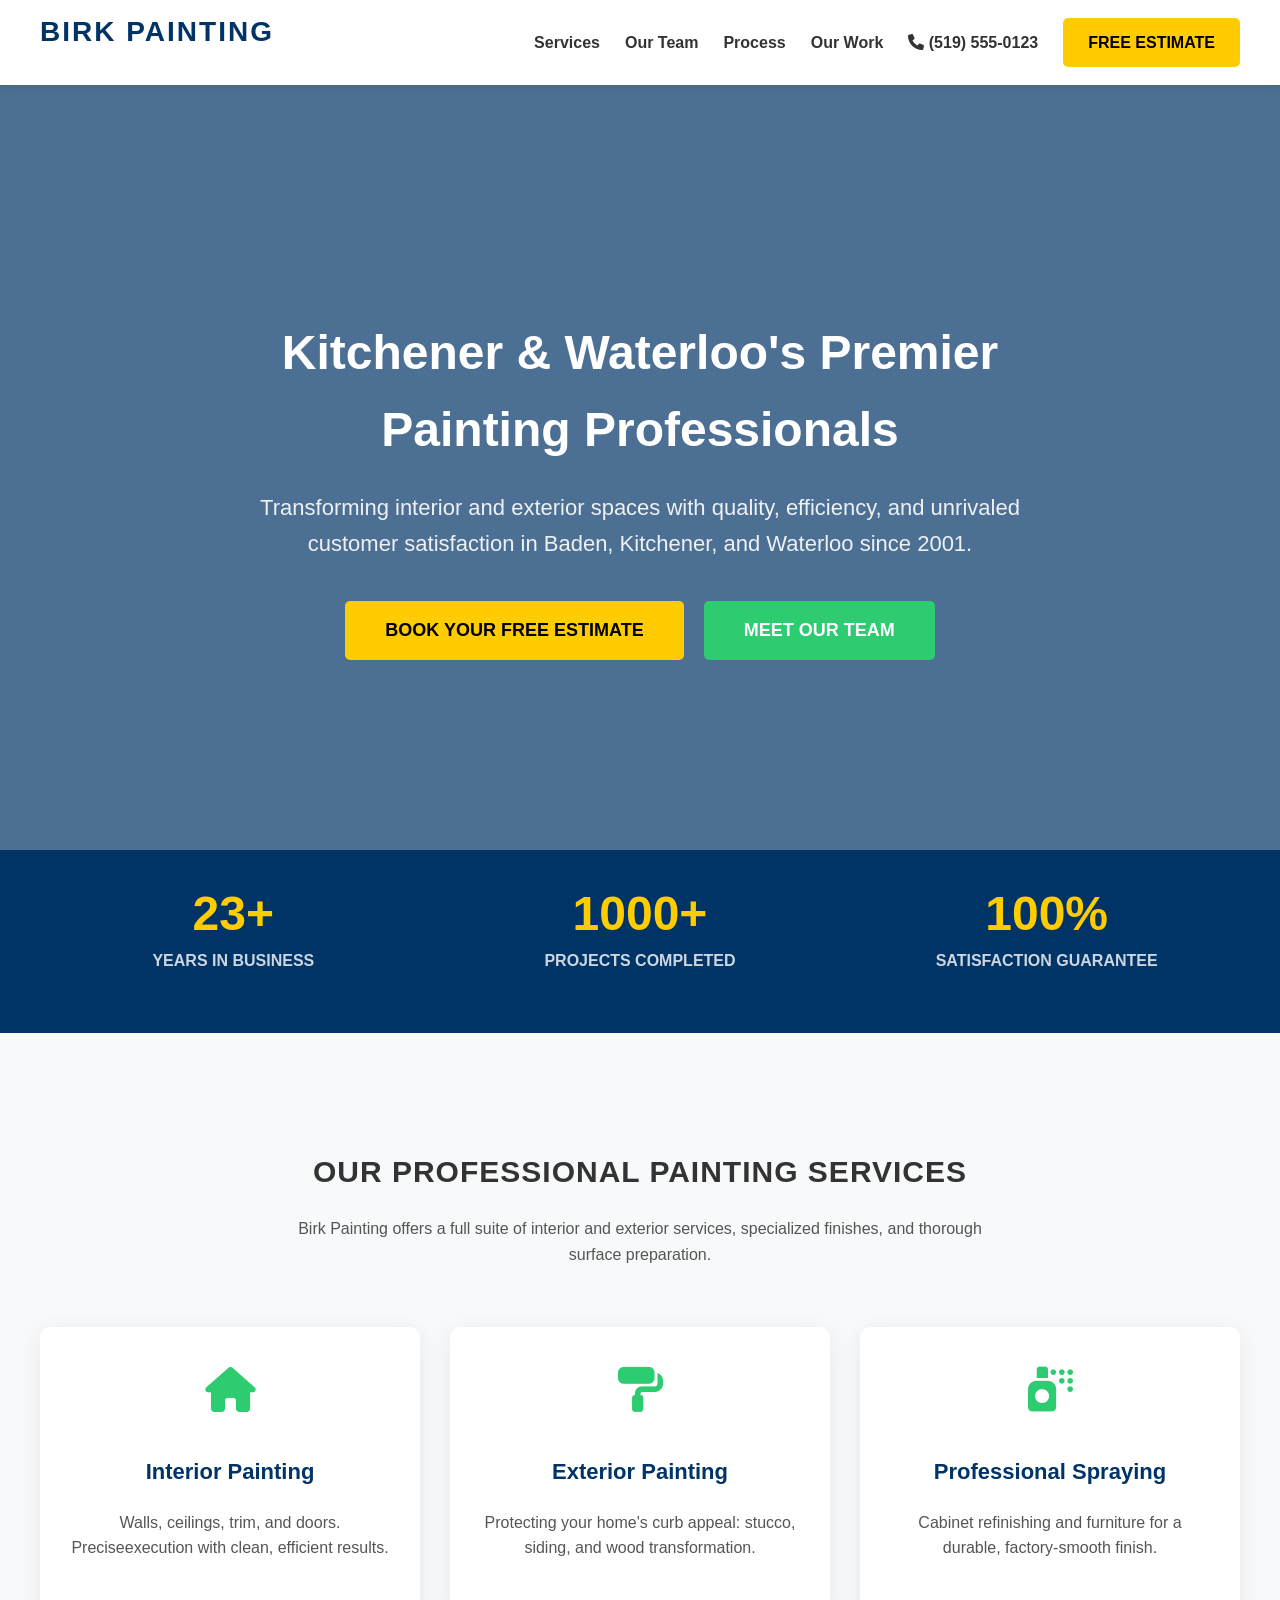
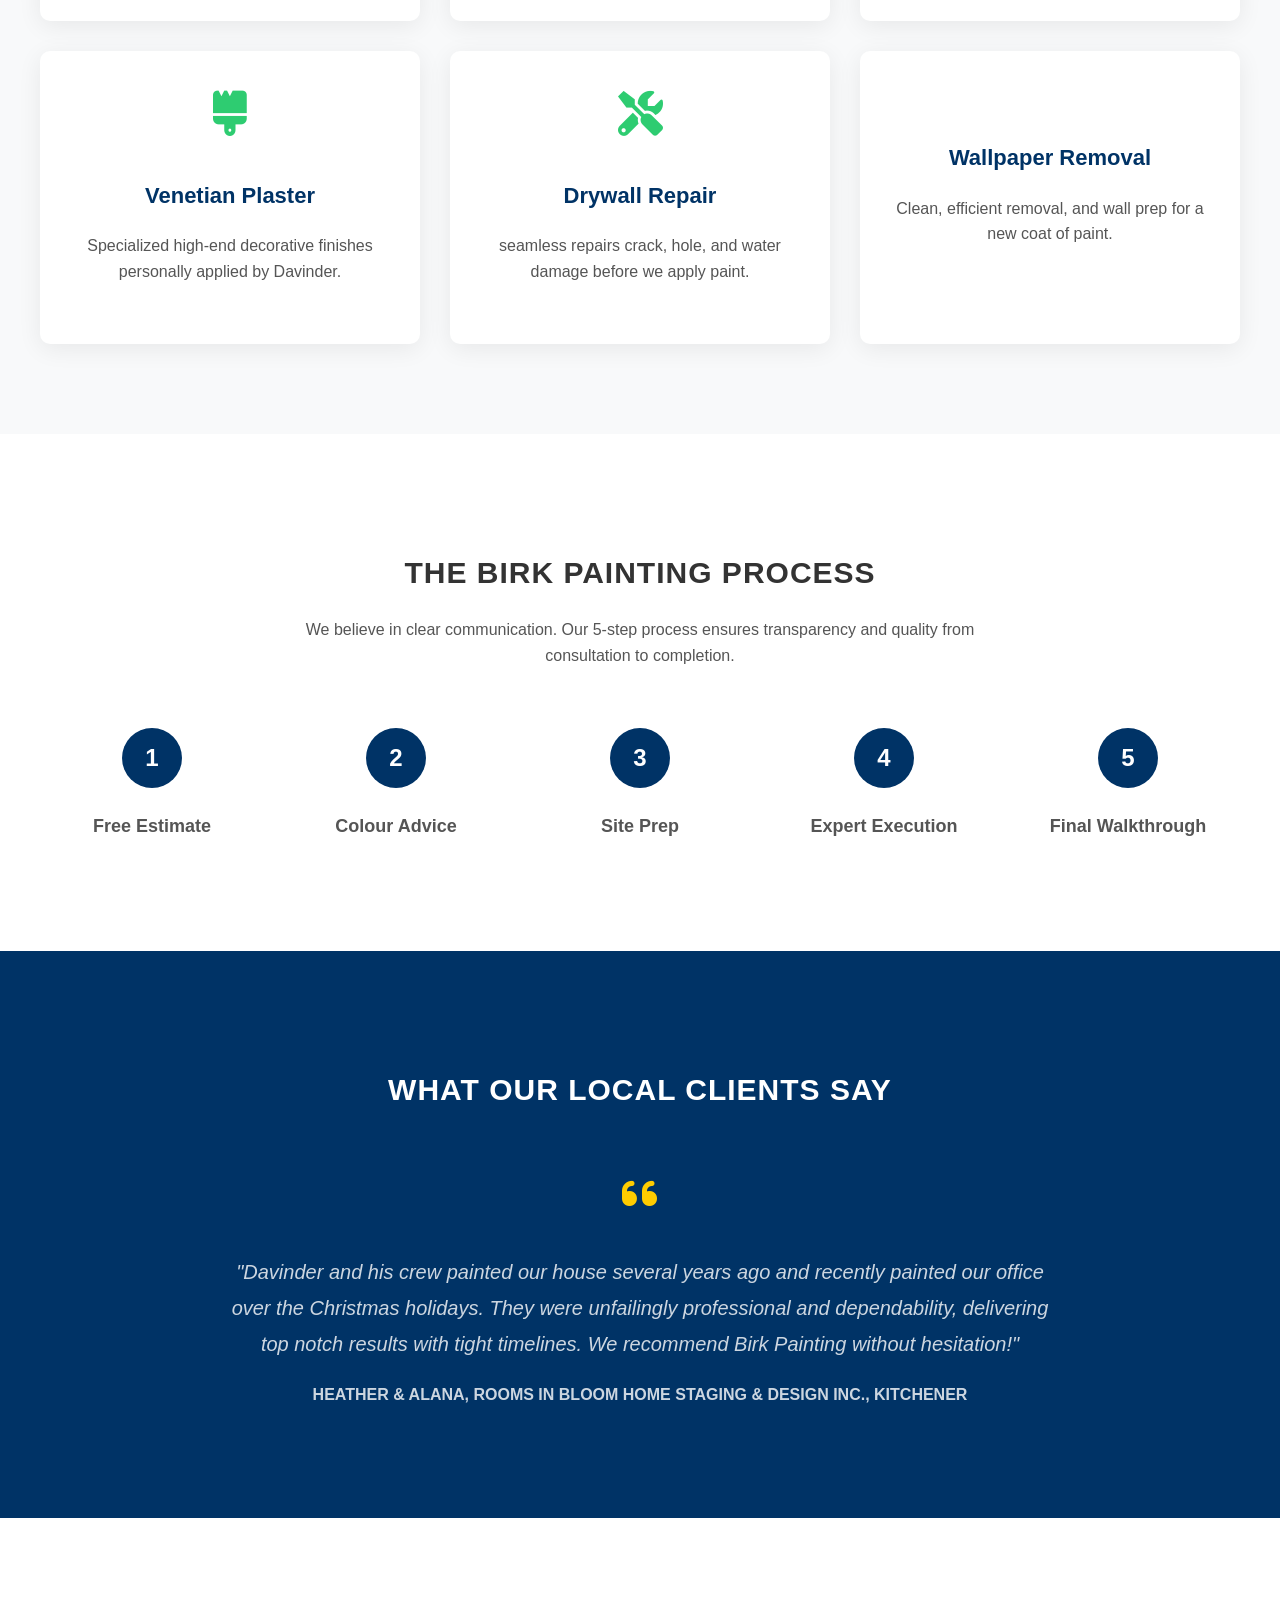
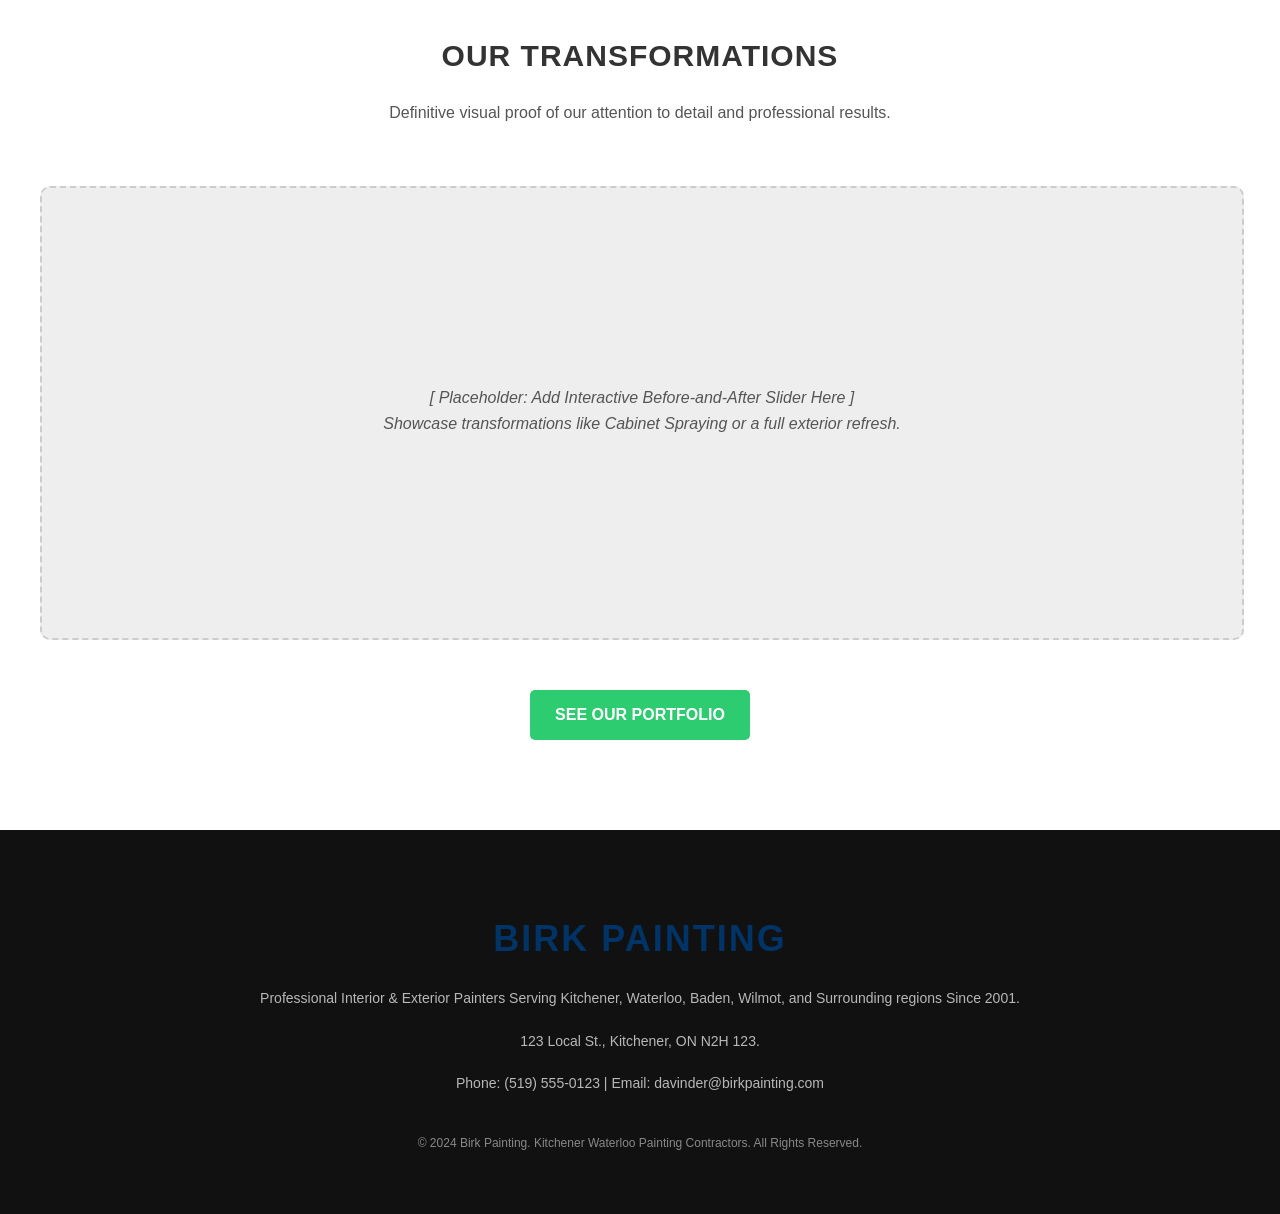
==== index.html @ 7f23526a "code Change for the template" ====
<!DOCTYPE html>
<html lang="en">
<head>
    <meta charset="UTF-8"><!-- Open this file in Google Chrome to preview the professional painting website layout -->

    <meta name="viewport" content="width=device-width, initial-scale=1.0">
    <title>Birk Painting | Professional Kitchener & Waterloo Painters Since 2001</title>
    <link href="https://cdnjs.cloudflare.com/ajax/libs/font-awesome/6.0.0/css/all.min.css" rel="stylesheet">
    <style>
        /* --- BRAND COLOR SCHEME --- */
        :root {
            --primary-blue: #003366;    /* Deep Professional Blue */
            --secondary-gold: #ffcc00;  /* Warm Gold-Yellow for CTAs */
            --text-dark: #333;
            --text-light: #fff;
            --bg-light: #f8f9fa;
        }

        /* --- TYPOGRAPHY & GLOBAL STYLES --- */
        body {
            font-family: 'Open Sans', 'Helvetica Neue', Helvetica, Arial, sans-serif;
            margin: 0;
            line-height: 1.6;
            color: var(--text-dark);
            scroll-behavior: smooth;
        }

        /* Headlines */
        h1, h2, h3, h4, .brand-logo {
            font-family: 'Segoe UI', Roboto, Helvetica, Arial, sans-serif;
            font-weight: 700;
            margin-bottom: 20px;
        }

        h1 { font-size: 48px; color: #fff; } /* Main Headline */
        h2 { font-size: 30px; text-transform: uppercase; letter-spacing: 1px;} /* Section Titles */
        h3 { font-size: 22px; color: var(--primary-blue); } /* Service Cards */
        h4 { font-size: 18px; color: #555;} /* Process Titles */

        /* Body text: Standard for readability, fitting 14-18px range */
        p { font-size: 16px; margin-bottom: 20px; color: #555;}

        /* --- LAYOUT & CONTAINERS --- */
        .container {
            max-width: 1200px;
            margin: 0 auto;
            padding: 0 20px;
        }

        /* --- STICKY HEADER & NAV --- */
        header {
            background: #fff;
            box-shadow: 0 2px 10px rgba(0,0,0,0.1);
            position: sticky;
            top: 0;
            z-index: 1000;
        }

        .header-wrap {
            display: flex;
            justify-content: space-between;
            align-items: center;
            padding: 10px 0;
        }

        .brand-logo {
            font-size: 28px;
            color: var(--primary-blue);
            text-transform: uppercase;
            text-decoration: none;
            letter-spacing: 2px;
        }

        .nav-links {
            display: flex;
            gap: 25px;
            align-items: center;
        }

        .nav-links a {
            text-decoration: none;
            color: var(--text-dark);
            font-weight: 600;
            transition: color 0.3s;
        }

        .nav-links a:hover { color: var(--primary-blue); }

        /* Dropdown Support */
        .dropdown { position: relative; }
        .dropdown-content {
            display: none;
            position: absolute;
            background-color: #f9f9f9;
            min-width: 180px;
            box-shadow: 0px 8px 16px 0px rgba(0,0,0,0.2);
            z-index: 1;
            border-radius: 5px;
        }
        .dropdown:hover .dropdown-content { display: block; }
        .dropdown-content a {
            color: var(--text-dark);
            padding: 12px 16px;
            text-decoration: none;
            display: block;
            text-align: left;
            border-bottom: 1px solid #ddd;
        }
        .dropdown-content a:last-child { border-bottom: none; }
        .dropdown-content a:hover { background-color: #f1f1f1; color: var(--primary-blue); }

        /* --- CALL-TO-ACTION (CTA) BUTTONS --- */
        .btn {
            display: inline-block;
            text-decoration: none;
            text-transform: uppercase;
            font-weight: 700;
            border-radius: 5px;
            transition: all 0.3s ease;
            cursor: pointer;
        }

        /* Golden CTA Button */
        .btn-gold {
            background: var(--secondary-gold);
            color: #000 !important;
            padding: 12px 25px;
        }

        .btn-gold:hover { background: #e6b800; transform: translateY(-2px);}

        /* Accent Green Button (e.g., for 'About Us' or 'Meet the Team') */
        .btn-green {
            background: #2ecc71;
            color: #fff !important;
            padding: 12px 25px;
        }

        .btn-green:hover { background: #27ae60; transform: translateY(-2px);}

        /* --- HERO SECTION --- */
        .hero {
            /* Updated to use a high-quality relevant painting image (unsplash stock) */
            background: linear-gradient(rgba(0,51,102,0.7), rgba(0,51,102,0.7)), 
                        url('https://images.unsplash.com/photo-1599616198642-e1378887e472?auto=format&fit=crop&q=80&w=2000');
            background-size: cover;
            background-position: center;
            height: 85vh;
            display: flex;
            align-items: center;
            justify-content: center;
            text-align: center;
            color: #fff;
        }

        .hero-content { max-width: 800px; padding: 0 20px;}
        .hero-content h1 { color: #fff;}
        .hero-content p { color: rgba(255,255,255,0.9); font-size: 22px; margin-bottom: 40px;}

        /* --- PROOF / STATS BAR --- */
        .trust-bar {
            background: var(--primary-blue);
            color: #fff;
            padding: 40px 0;
            text-align: center;
        }

        .stats-grid {
            display: grid;
            grid-template-columns: repeat(auto-fit, minmax(200px, 1fr));
            gap: 20px;
        }

        .stat-item h3 { font-size: 48px; color: var(--secondary-gold); margin: 0; line-height: 1;}
        .stat-item p { color: rgba(255,255,255,0.8); text-transform: uppercase; font-weight: 700; margin-top: 10px;}

        /* --- SERVICES SECTION (VISUAL CARDS) --- */
        .services { padding: 90px 0; background: var(--bg-light); }
        .section-header { text-align: center; margin-bottom: 60px; max-width: 700px; margin-left: auto; margin-right: auto;}

        .service-grid {
            display: grid;
            grid-template-columns: repeat(auto-fit, minmax(300px, 1fr));
            gap: 30px;
        }

        .service-card {
            background: #fff;
            border-radius: 10px;
            overflow: hidden;
            box-shadow: 0 5px 25px rgba(0,0,0,0.07);
            transition: all 0.3s ease;
            text-align: center;
        }
        .service-card:hover { transform: translateY(-10px); box-shadow: 0 10px 40px rgba(0,0,0,0.12); }

        .service-card i {
            font-size: 45px;
            color: #2ecc71; /* Energetic accent green for icons */
            margin: 40px 0 20px;
        }

        .card-content { padding: 0 30px 40px; }

        /* --- THE BIRK PROCESS (5-STEP JOURNEY) --- */
        .process { padding: 90px 0; }
        .process-grid {
            display: grid;
            grid-template-columns: repeat(auto-fit, minmax(200px, 1fr));
            gap: 20px;
            margin-top: 50px;
        }
        .process-item { text-align: center; }
        .process-number {
            background: var(--primary-blue);
            color: #fff;
            font-size: 24px;
            font-weight: 700;
            border-radius: 50%;
            height: 60px;
            width: 60px;
            display: flex;
            align-items: center;
            justify-content: center;
            margin: 0 auto 20px;
        }

        /* --- TESTIMONIALS (Updated Authors from original site copy) --- */
        .testimonials { background: var(--primary-blue); color: #fff; padding: 90px 0; text-align: center;}
        .testimonials h2 { color: #fff;}
        .testimonials p { color: rgba(255,255,255,0.8); }

        .quote-slider { max-width: 850px; margin: 0 auto; }
        .quote-text { font-size: 20px; font-style: italic; color: #fff; line-height: 1.8;}
        .quote-author { font-weight: 700; text-transform: uppercase; color: var(--secondary-gold); }

        /* --- PORTFOLIO PROOF / SLIDER PLACEHOLDER --- */
        .portfolio-proof { padding: 90px 0;}
        .proof-wrap { text-align: center;}
        
        /* Placeholder styling for a before-and-after slider */
        .ba-slider-placeholder {
            background: #eee;
            border-radius: 10px;
            height: 450px;
            width: 100%;
            display: flex;
            align-items: center;
            justify-content: center;
            color: #888;
            font-style: italic;
            border: 2px dashed #ccc;
            margin-top: 40px;
        }

        /* --- FOOTER --- */
        footer {
            background: #111;
            color: rgba(255,255,255,0.7);
            padding: 80px 0 40px;
            text-align: center;
        }
        footer p { color: rgba(255,255,255,0.7); font-size: 14px;}
        .footer-logo { font-size: 36px; color: var(--primary-blue); margin-bottom: 20px;}

        /* --- RESPONSIVE ADJUSTMENTS --- */
        @media (max-width: 768px) {
            h1 { font-size: 36px; }
            .nav-links { display: none; } /* Hide regular nav for mobile */
            .hero { height: 75vh; }
            .service-grid { grid-template-columns: 1fr; }
        }
    </style>
</head>
<body>

    <header>
        <div class="container header-wrap">
            <a href="#" class="brand-logo">Birk Painting</a>
            <nav class="nav-links">
                <div class="dropdown">
                    <a href="#services">Services</a>
                    <div class="dropdown-content">
                        <a href="#interior">Interior Painting</a>
                        <a href="#exterior">Exterior Painting</a>
                        <a href="#cabinet">Cabinet Spraying</a>
                        <a href="#specialty">Specialty Finishes</a>
                    </div>
                </div>
                <a href="#about">Our Team</a>
                <a href="#process">Process</a>
                <a href="#proof">Our Work</a>
                <a href="tel:5195550123"><i class="fas fa-phone"></i> (519) 555-0123</a>
                <a href="#contact" class="btn btn-gold">Free Estimate</a>
            </nav>
        </div>
    </header>

    <section class="hero">
        <div class="hero-content">
            <h1>Kitchener & Waterloo's Premier Painting Professionals</h1>
            <p>Transforming interior and exterior spaces with quality, efficiency, and unrivaled customer satisfaction in Baden, Kitchener, and Waterloo since 2001.</p>
            <div style="display: flex; gap: 20px; justify-content: center;">
                <a href="#contact" class="btn btn-gold" style="font-size: 18px; padding: 15px 40px;">Book Your Free Estimate</a>
                <a href="#proof" class="btn btn-green" style="font-size: 18px; padding: 15px 40px;">Meet Our Team</a>
            </div>
        </div>
    </section>

    <section class="trust-bar">
        <div class="container stats-grid">
            <div class="stat-item">
                <h3>23+</h3>
                <p>Years in Business</p>
            </div>
            <div class="stat-item">
                <h3>1000+</h3>
                <p>Projects Completed</p>
            </div>
            <div class="stat-item">
                <h3>100%</h3>
                <p>Satisfaction Guarantee</p>
            </div>
        </div>
    </section>

    <section id="services" class="services">
        <div class="container">
            <div class="section-header">
                <h2>Our Professional Painting Services</h2>
                <p>Birk Painting offers a full suite of interior and exterior services, specialized finishes, and thorough surface preparation.</p>
            </div>
            <div class="service-grid">
                <div id="interior" class="service-card">
                    <i class="fas fa-home"></i>
                    <div class="card-content">
                        <h3>Interior Painting</h3>
                        <p>Walls, ceilings, trim, and doors. Preciseexecution with clean, efficient results.</p>
                    </div>
                </div>
                <div id="exterior" class="service-card">
                    <i class="fas fa-paint-roller"></i>
                    <div class="card-content">
                        <h3>Exterior Painting</h3>
                        <p>Protecting your home's curb appeal: stucco, siding, and wood transformation.</p>
                    </div>
                </div>
                <div id="cabinet" class="service-card">
                    <i class="fas fa-spray-can"></i>
                    <div class="card-content">
                        <h3>Professional Spraying</h3>
                        <p>Cabinet refinishing and furniture for a durable, factory-smooth finish.</p>
                    </div>
                </div>
                <div id="specialty" class="service-card">
                    <i class="fas fa-brush"></i> <div class="card-content">
                        <h3>Venetian Plaster</h3>
                        <p>Specialized high-end decorative finishes personally applied by Davinder.</p>
                    </div>
                </div>
                <div class="service-card">
                    <i class="fas fa-tools"></i>
                    <div class="card-content">
                        <h3>Drywall Repair</h3>
                        <p>seamless repairs crack, hole, and water damage before we apply paint.</p>
                    </div>
                </div>
                <div class="service-card">
                    <i class="fas fa-scythe"></i>
                    <div class="card-content">
                        <h3>Wallpaper Removal</h3>
                        <p>Clean, efficient removal, and wall prep for a new coat of paint.</p>
                    </div>
                </div>
            </div>
        </div>
    </section>

    <section id="process" class="process">
        <div class="container">
            <div class="section-header">
                <h2>The Birk Painting Process</h2>
                <p>We believe in clear communication. Our 5-step process ensures transparency and quality from consultation to completion.</p>
            </div>
            <div class="process-grid">
                <div class="process-item"><div class="process-number">1</div><h4>Free Estimate</h4></div>
                <div class="process-item"><div class="process-number">2</div><h4>Colour Advice</h4></div>
                <div class="process-item"><div class="process-number">3</div><h4>Site Prep</h4></div>
                <div class="process-item"><div class="process-number">4</div><h4>Expert Execution</h4></div>
                <div class="process-item"><div class="process-number">5</div><h4>Final Walkthrough</h4></div>
            </div>
        </div>
    </section>

    <section class="testimonials">
        <div class="container">
            <div class="section-header">
                <h2>What Our Local Clients Say</h2>
            </div>
            <div class="quote-slider">
                <i class="fas fa-quote-left" style="font-size: 40px; color: var(--secondary-gold); margin-bottom: 20px;"></i>
                <p class="quote-text">"Davinder and his crew painted our house several years ago and recently painted our office over the Christmas holidays. They were unfailingly professional and dependability, delivering top notch results with tight timelines. We recommend Birk Painting without hesitation!"</p>
                <p class="quote-author">Heather & Alana, Rooms in Bloom Home Staging & Design Inc., Kitchener</p>
            </div>
        </div>
    </section>

    <section id="proof" class="portfolio-proof">
        <div class="container proof-wrap">
            <div class="section-header">
                <h2>Our Transformations</h2>
                <p>Definitive visual proof of our attention to detail and professional results.</p>
            </div>
            <div class="ba-slider-placeholder">
                <p>[ Placeholder: Add Interactive Before-and-After Slider Here ]<br>
                   Showcase transformations like Cabinet Spraying or a full exterior refresh.</p>
            </div>
            <a href="#contact" class="btn btn-green" style="margin-top: 50px;">See Our Portfolio</a>
        </div>
    </section>

    <footer>
        <div class="container">
            <div class="brand-logo footer-logo">Birk Painting</div>
            <p>Professional Interior & Exterior Painters Serving Kitchener, Waterloo, Baden, Wilmot, and Surrounding regions Since 2001.</p>
            <p>123 Local St., Kitchener, ON N2H 123.</p>
            <p>Phone: (519) 555-0123 | Email: davinder@birkpainting.com</p>
            <p style="margin-top: 40px; font-size: 12px; color: rgba(255,255,255,0.5);">© 2024 Birk Painting. Kitchener Waterloo Painting Contractors. All Rights Reserved.</p>
        </div>
    </footer>

</body>
</html>
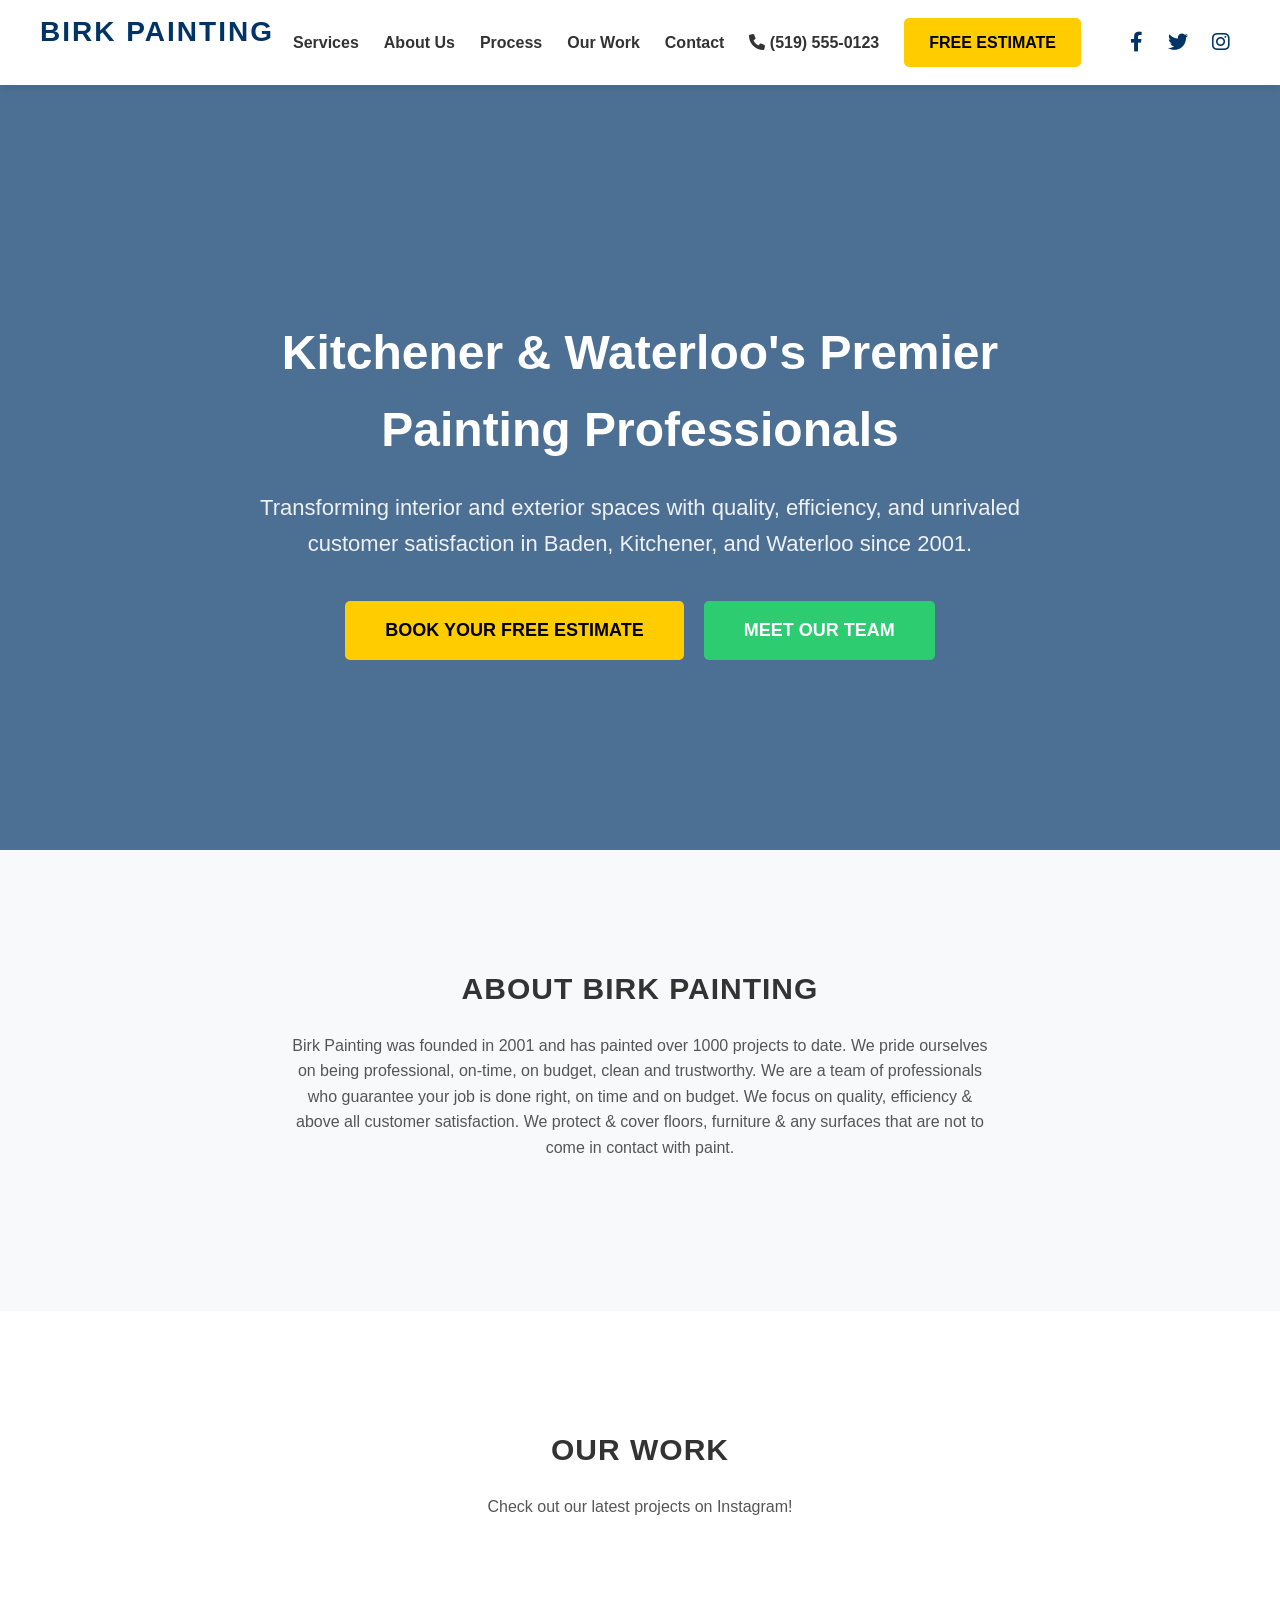
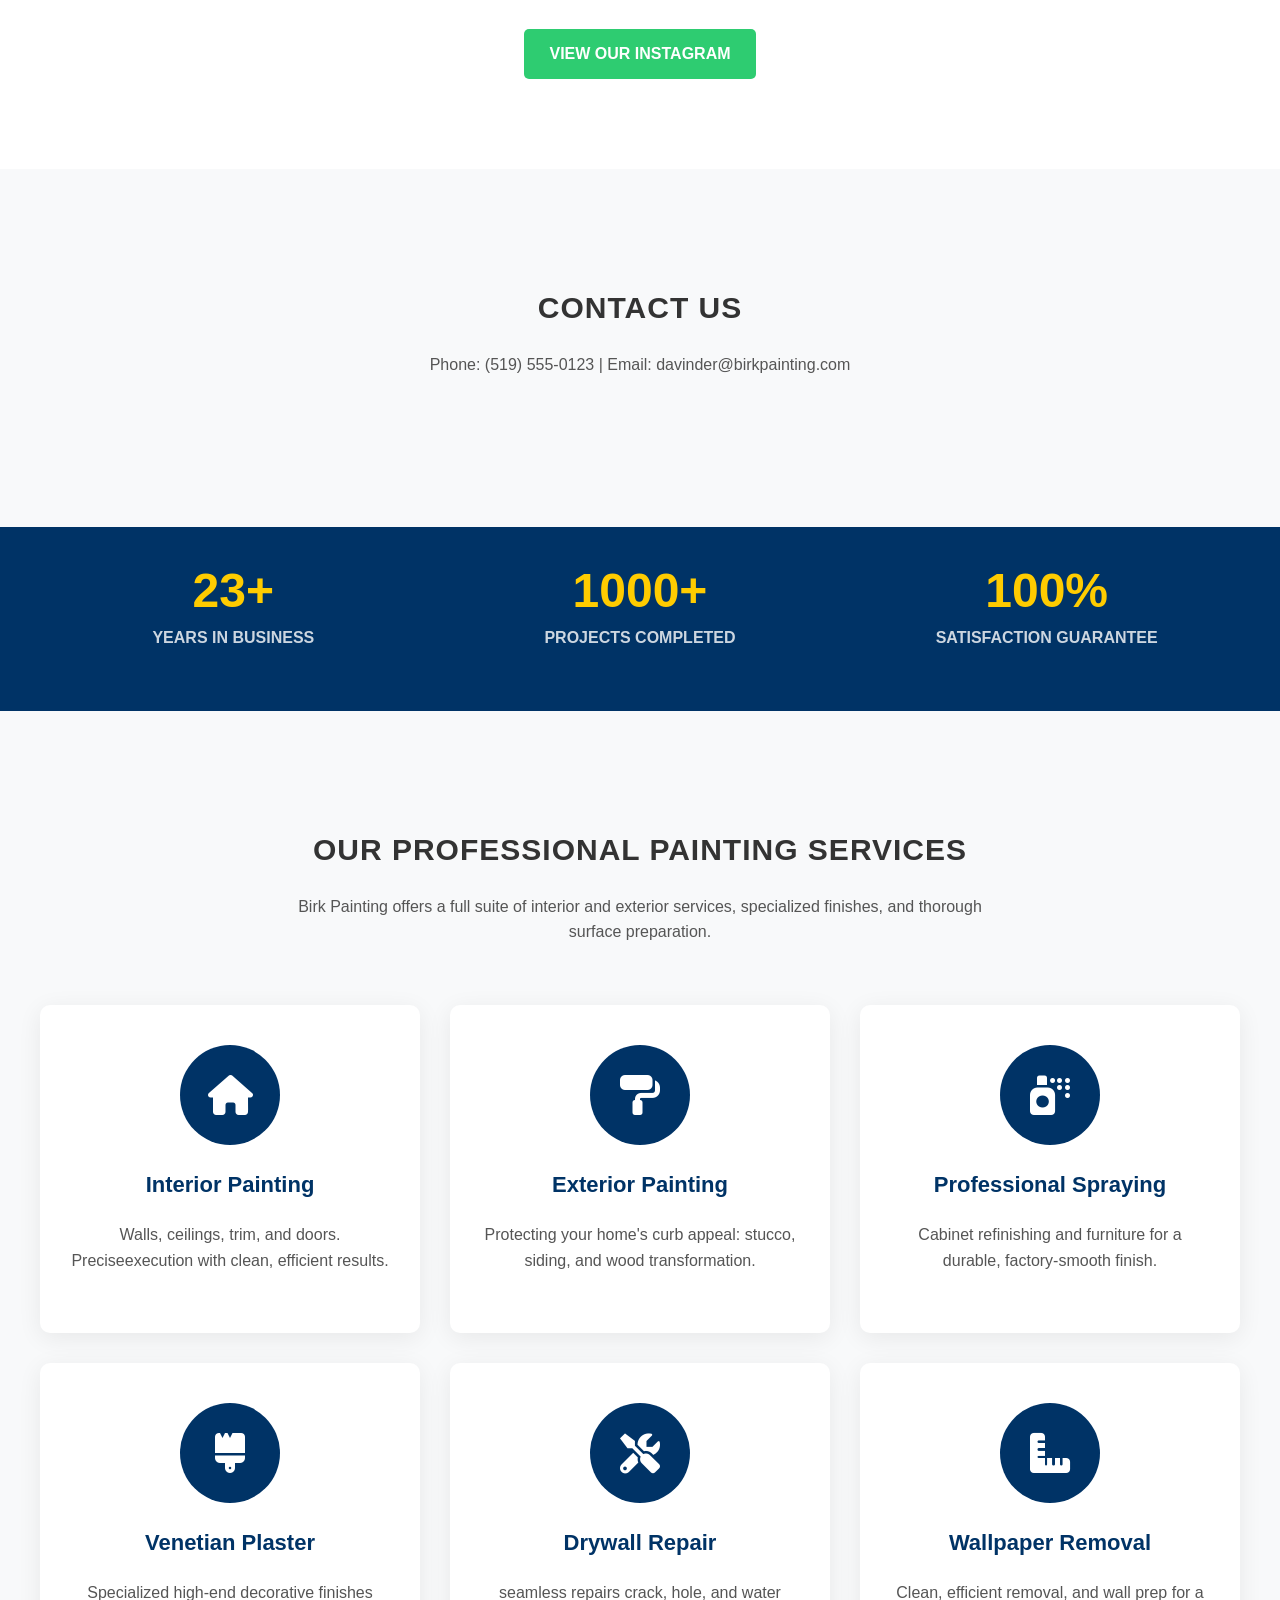
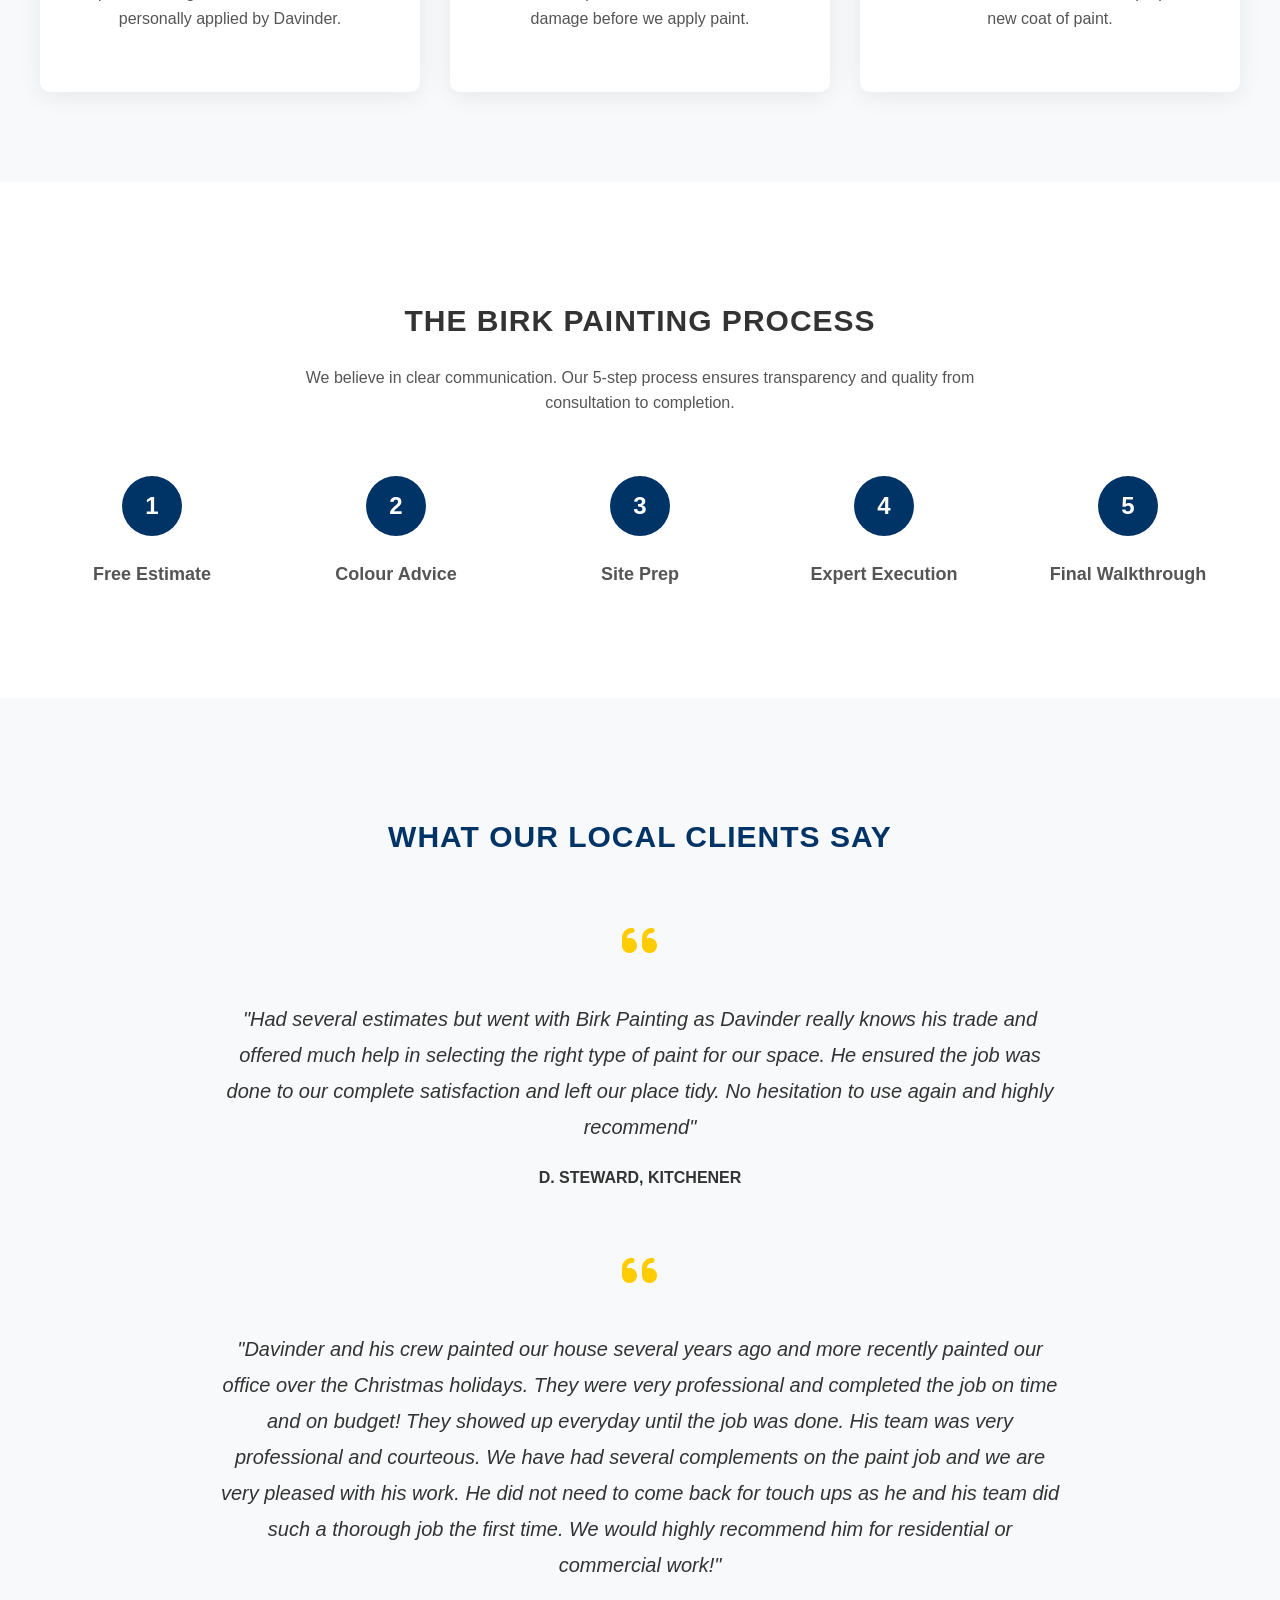
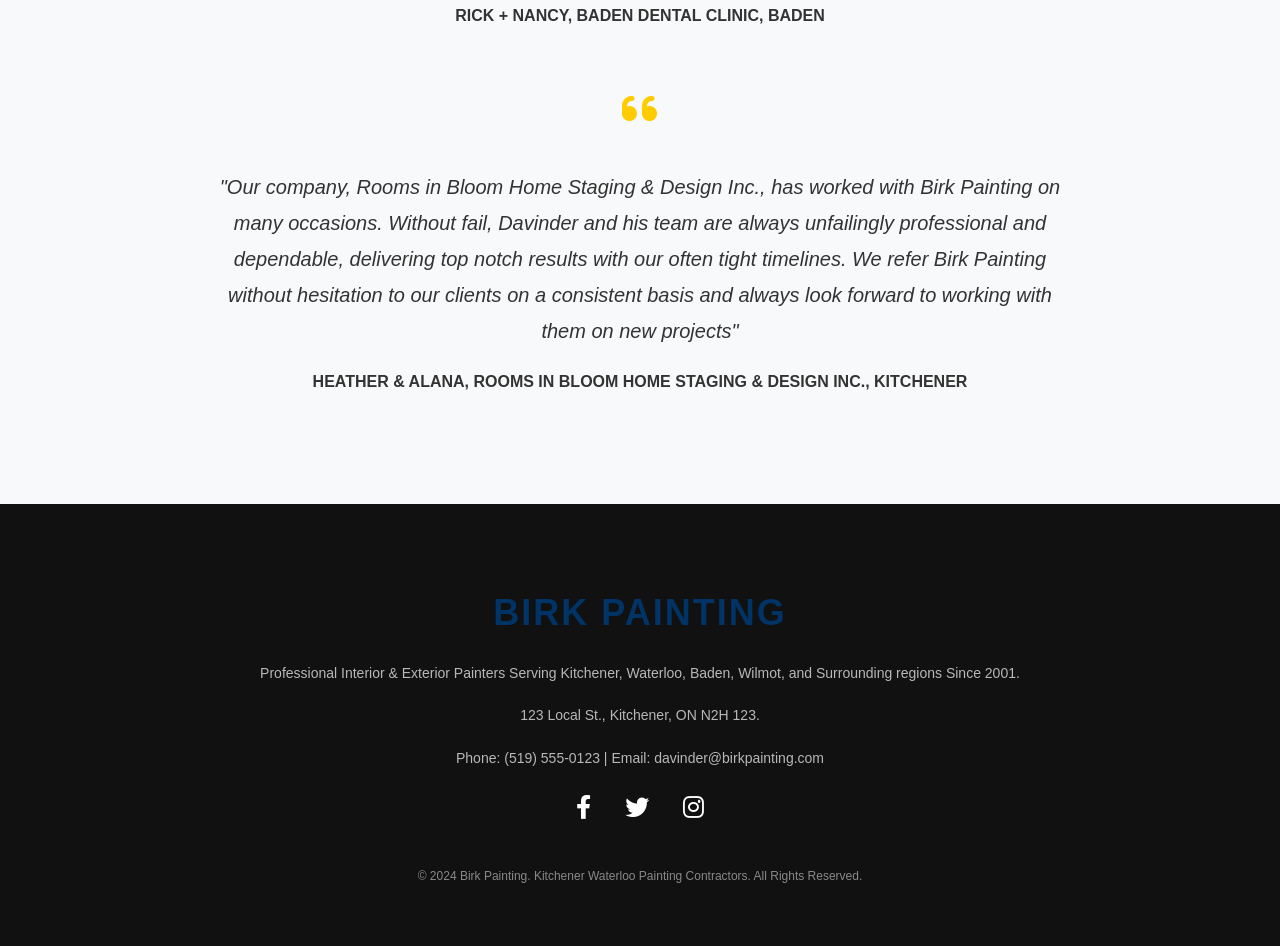
==== commit e6e58d71: "new commit for the changes" ====
--- a/index.html
+++ b/index.html
@@ -1,22 +1,18 @@
 <!DOCTYPE html>
 <html lang="en">
 <head>
-    <meta charset="UTF-8"><!-- Open this file in Google Chrome to preview the professional painting website layout -->
-
+    <meta charset="UTF-8">
     <meta name="viewport" content="width=device-width, initial-scale=1.0">
     <title>Birk Painting | Professional Kitchener & Waterloo Painters Since 2001</title>
     <link href="https://cdnjs.cloudflare.com/ajax/libs/font-awesome/6.0.0/css/all.min.css" rel="stylesheet">
     <style>
-        /* --- BRAND COLOR SCHEME --- */
         :root {
-            --primary-blue: #003366;    /* Deep Professional Blue */
-            --secondary-gold: #ffcc00;  /* Warm Gold-Yellow for CTAs */
+            --primary-blue: #003366;
+            --secondary-gold: #ffcc00;
             --text-dark: #333;
             --text-light: #fff;
             --bg-light: #f8f9fa;
         }
-
-        /* --- TYPOGRAPHY & GLOBAL STYLES --- */
         body {
             font-family: 'Open Sans', 'Helvetica Neue', Helvetica, Arial, sans-serif;
             margin: 0;
@@ -24,30 +20,21 @@
             color: var(--text-dark);
             scroll-behavior: smooth;
         }
-
-        /* Headlines */
         h1, h2, h3, h4, .brand-logo {
             font-family: 'Segoe UI', Roboto, Helvetica, Arial, sans-serif;
             font-weight: 700;
             margin-bottom: 20px;
         }
-
-        h1 { font-size: 48px; color: #fff; } /* Main Headline */
-        h2 { font-size: 30px; text-transform: uppercase; letter-spacing: 1px;} /* Section Titles */
-        h3 { font-size: 22px; color: var(--primary-blue); } /* Service Cards */
-        h4 { font-size: 18px; color: #555;} /* Process Titles */
-
-        /* Body text: Standard for readability, fitting 14-18px range */
+        h1 { font-size: 48px; color: #fff; }
+        h2 { font-size: 30px; text-transform: uppercase; letter-spacing: 1px;}
+        h3 { font-size: 22px; color: var(--primary-blue); }
+        h4 { font-size: 18px; color: #555;}
         p { font-size: 16px; margin-bottom: 20px; color: #555;}
-
-        /* --- LAYOUT & CONTAINERS --- */
         .container {
             max-width: 1200px;
             margin: 0 auto;
             padding: 0 20px;
         }
-
-        /* --- STICKY HEADER & NAV --- */
         header {
             background: #fff;
             box-shadow: 0 2px 10px rgba(0,0,0,0.1);
@@ -55,14 +42,12 @@
             top: 0;
             z-index: 1000;
         }
-
         .header-wrap {
             display: flex;
             justify-content: space-between;
             align-items: center;
             padding: 10px 0;
         }
-
         .brand-logo {
             font-size: 28px;
             color: var(--primary-blue);
@@ -70,23 +55,18 @@
             text-decoration: none;
             letter-spacing: 2px;
         }
-
         .nav-links {
             display: flex;
             gap: 25px;
             align-items: center;
         }
-
         .nav-links a {
             text-decoration: none;
             color: var(--text-dark);
             font-weight: 600;
             transition: color 0.3s;
         }
-
         .nav-links a:hover { color: var(--primary-blue); }
-
-        /* Dropdown Support */
         .dropdown { position: relative; }
         .dropdown-content {
             display: none;
@@ -108,8 +88,6 @@
         }
         .dropdown-content a:last-child { border-bottom: none; }
         .dropdown-content a:hover { background-color: #f1f1f1; color: var(--primary-blue); }
-
-        /* --- CALL-TO-ACTION (CTA) BUTTONS --- */
         .btn {
             display: inline-block;
             text-decoration: none;
@@ -119,28 +97,19 @@
             transition: all 0.3s ease;
             cursor: pointer;
         }
-
-        /* Golden CTA Button */
         .btn-gold {
             background: var(--secondary-gold);
             color: #000 !important;
             padding: 12px 25px;
         }
-
         .btn-gold:hover { background: #e6b800; transform: translateY(-2px);}
-
-        /* Accent Green Button (e.g., for 'About Us' or 'Meet the Team') */
         .btn-green {
             background: #2ecc71;
             color: #fff !important;
             padding: 12px 25px;
         }
-
         .btn-green:hover { background: #27ae60; transform: translateY(-2px);}
-
-        /* --- HERO SECTION --- */
         .hero {
-            /* Updated to use a high-quality relevant painting image (unsplash stock) */
             background: linear-gradient(rgba(0,51,102,0.7), rgba(0,51,102,0.7)), 
                         url('https://images.unsplash.com/photo-1599616198642-e1378887e472?auto=format&fit=crop&q=80&w=2000');
             background-size: cover;
@@ -152,38 +121,29 @@
             text-align: center;
             color: #fff;
         }
-
         .hero-content { max-width: 800px; padding: 0 20px;}
         .hero-content h1 { color: #fff;}
         .hero-content p { color: rgba(255,255,255,0.9); font-size: 22px; margin-bottom: 40px;}
-
-        /* --- PROOF / STATS BAR --- */
         .trust-bar {
             background: var(--primary-blue);
             color: #fff;
             padding: 40px 0;
             text-align: center;
         }
-
         .stats-grid {
             display: grid;
             grid-template-columns: repeat(auto-fit, minmax(200px, 1fr));
             gap: 20px;
         }
-
         .stat-item h3 { font-size: 48px; color: var(--secondary-gold); margin: 0; line-height: 1;}
         .stat-item p { color: rgba(255,255,255,0.8); text-transform: uppercase; font-weight: 700; margin-top: 10px;}
-
-        /* --- SERVICES SECTION (VISUAL CARDS) --- */
         .services { padding: 90px 0; background: var(--bg-light); }
         .section-header { text-align: center; margin-bottom: 60px; max-width: 700px; margin-left: auto; margin-right: auto;}
-
         .service-grid {
             display: grid;
             grid-template-columns: repeat(auto-fit, minmax(300px, 1fr));
             gap: 30px;
         }
-
         .service-card {
             background: #fff;
             border-radius: 10px;
@@ -193,16 +153,28 @@
             text-align: center;
         }
         .service-card:hover { transform: translateY(-10px); box-shadow: 0 10px 40px rgba(0,0,0,0.12); }
-
+        .service-icon {
+            background-color: var(--primary-blue);
+            color: #fff;
+            border-radius: 50%;
+            width: 100px;
+            height: 100px;
+            display: flex;
+            align-items: center;
+            justify-content: center;
+            margin: 40px auto 20px;
+            transition: all 0.3s ease;
+        }
+        .service-card:hover .service-icon {
+            background-color: var(--secondary-gold);
+            color: var(--primary-blue);
+        }
         .service-card i {
-            font-size: 45px;
-            color: #2ecc71; /* Energetic accent green for icons */
-            margin: 40px 0 20px;
-        }
-
+            font-size: 40px;
+            color: inherit;
+            margin: 0;
+        }
         .card-content { padding: 0 30px 40px; }
-
-        /* --- THE BIRK PROCESS (5-STEP JOURNEY) --- */
         .process { padding: 90px 0; }
         .process-grid {
             display: grid;
@@ -224,21 +196,14 @@
             justify-content: center;
             margin: 0 auto 20px;
         }
-
-        /* --- TESTIMONIALS (Updated Authors from original site copy) --- */
-        .testimonials { background: var(--primary-blue); color: #fff; padding: 90px 0; text-align: center;}
-        .testimonials h2 { color: #fff;}
-        .testimonials p { color: rgba(255,255,255,0.8); }
-
+        .testimonials { background: var(--bg-light); color: var(--text-dark); padding: 90px 0; text-align: center;}
+        .testimonials h2 { color: var(--primary-blue);}
+        .testimonials p { color: var(--text-dark); }
         .quote-slider { max-width: 850px; margin: 0 auto; }
-        .quote-text { font-size: 20px; font-style: italic; color: #fff; line-height: 1.8;}
-        .quote-author { font-weight: 700; text-transform: uppercase; color: var(--secondary-gold); }
-
-        /* --- PORTFOLIO PROOF / SLIDER PLACEHOLDER --- */
+        .quote-text { font-size: 20px; font-style: italic; color: var(--text-dark); line-height: 1.8;}
+        .quote-author { font-weight: 700; text-transform: uppercase; color: var(--primary-blue); }
         .portfolio-proof { padding: 90px 0;}
         .proof-wrap { text-align: center;}
-        
-        /* Placeholder styling for a before-and-after slider */
         .ba-slider-placeholder {
             background: #eee;
             border-radius: 10px;
@@ -252,8 +217,6 @@
             border: 2px dashed #ccc;
             margin-top: 40px;
         }
-
-        /* --- FOOTER --- */
         footer {
             background: #111;
             color: rgba(255,255,255,0.7);
@@ -262,21 +225,18 @@
         }
         footer p { color: rgba(255,255,255,0.7); font-size: 14px;}
         .footer-logo { font-size: 36px; color: var(--primary-blue); margin-bottom: 20px;}
-
-        /* --- RESPONSIVE ADJUSTMENTS --- */
         @media (max-width: 768px) {
             h1 { font-size: 36px; }
-            .nav-links { display: none; } /* Hide regular nav for mobile */
+            .nav-links { display: none; }
             .hero { height: 75vh; }
             .service-grid { grid-template-columns: 1fr; }
         }
     </style>
 </head>
 <body>
-
     <header>
         <div class="container header-wrap">
-            <a href="#" class="brand-logo">Birk Painting</a>
+            <a href="#hero" class="brand-logo">Birk Painting</a>
             <nav class="nav-links">
                 <div class="dropdown">
                     <a href="#services">Services</a>
@@ -287,22 +247,56 @@
                         <a href="#specialty">Specialty Finishes</a>
                     </div>
                 </div>
-                <a href="#about">Our Team</a>
+                <a href="#about">About Us</a>
                 <a href="#process">Process</a>
                 <a href="#proof">Our Work</a>
+                <a href="#contact">Contact</a>
                 <a href="tel:5195550123"><i class="fas fa-phone"></i> (519) 555-0123</a>
                 <a href="#contact" class="btn btn-gold">Free Estimate</a>
             </nav>
+            <div class="social-media-icons" style="margin-left: 20px;">
+                <a href="#" style="color: var(--primary-blue); margin: 0 10px; font-size: 20px;"><i class="fab fa-facebook-f"></i></a>
+                <a href="#" style="color: var(--primary-blue); margin: 0 10px; font-size: 20px;"><i class="fab fa-twitter"></i></a>
+                <a href="#" style="color: var(--primary-blue); margin: 0 10px; font-size: 20px;"><i class="fab fa-instagram"></i></a>
+            </div>
         </div>
     </header>
 
-    <section class="hero">
+    <section id="hero" class="hero">
         <div class="hero-content">
             <h1>Kitchener & Waterloo's Premier Painting Professionals</h1>
             <p>Transforming interior and exterior spaces with quality, efficiency, and unrivaled customer satisfaction in Baden, Kitchener, and Waterloo since 2001.</p>
             <div style="display: flex; gap: 20px; justify-content: center;">
                 <a href="#contact" class="btn btn-gold" style="font-size: 18px; padding: 15px 40px;">Book Your Free Estimate</a>
-                <a href="#proof" class="btn btn-green" style="font-size: 18px; padding: 15px 40px;">Meet Our Team</a>
+                <a href="#about" class="btn btn-green" style="font-size: 18px; padding: 15px 40px;">Meet Our Team</a>
+            </div>
+        </div>
+    </section>
+
+    <section id="about" class="services">
+        <div class="container">
+            <div class="section-header">
+                <h2>About Birk Painting</h2>
+                <p>Birk Painting was founded in 2001 and has painted over 1000 projects to date. We pride ourselves on being professional, on-time, on budget, clean and trustworthy. We are a team of professionals who guarantee your job is done right, on time and on budget. We focus on quality, efficiency & above all customer satisfaction. We protect & cover floors, furniture & any surfaces that are not to come in contact with paint.</p>
+            </div>
+        </div>
+    </section>
+
+    <section id="proof" class="portfolio-proof">
+        <div class="container proof-wrap">
+            <div class="section-header">
+                <h2>Our Work</h2>
+                <p>Check out our latest projects on Instagram!</p>
+            </div>
+            <a href="https://www.instagram.com/birkpaintingkw/" class="btn btn-green" style="margin-top: 50px;">View Our Instagram</a>
+        </div>
+    </section>
+
+    <section id="contact" class="services">
+        <div class="container">
+            <div class="section-header">
+                <h2>Contact Us</h2>
+                <p>Phone: (519) 555-0123 | Email: davinder@birkpainting.com</p>
             </div>
         </div>
     </section>
@@ -332,41 +326,42 @@
             </div>
             <div class="service-grid">
                 <div id="interior" class="service-card">
-                    <i class="fas fa-home"></i>
+                    <div class="service-icon"><i class="fas fa-home"></i></div>
                     <div class="card-content">
                         <h3>Interior Painting</h3>
                         <p>Walls, ceilings, trim, and doors. Preciseexecution with clean, efficient results.</p>
                     </div>
                 </div>
                 <div id="exterior" class="service-card">
-                    <i class="fas fa-paint-roller"></i>
+                    <div class="service-icon"><i class="fas fa-paint-roller"></i></div>
                     <div class="card-content">
                         <h3>Exterior Painting</h3>
                         <p>Protecting your home's curb appeal: stucco, siding, and wood transformation.</p>
                     </div>
                 </div>
                 <div id="cabinet" class="service-card">
-                    <i class="fas fa-spray-can"></i>
+                    <div class="service-icon"><i class="fas fa-spray-can"></i></div>
                     <div class="card-content">
                         <h3>Professional Spraying</h3>
                         <p>Cabinet refinishing and furniture for a durable, factory-smooth finish.</p>
                     </div>
                 </div>
                 <div id="specialty" class="service-card">
-                    <i class="fas fa-brush"></i> <div class="card-content">
+                    <div class="service-icon"><i class="fas fa-brush"></i></div>
+                    <div class="card-content">
                         <h3>Venetian Plaster</h3>
                         <p>Specialized high-end decorative finishes personally applied by Davinder.</p>
                     </div>
                 </div>
                 <div class="service-card">
-                    <i class="fas fa-tools"></i>
+                    <div class="service-icon"><i class="fas fa-tools"></i></div>
                     <div class="card-content">
                         <h3>Drywall Repair</h3>
                         <p>seamless repairs crack, hole, and water damage before we apply paint.</p>
                     </div>
                 </div>
                 <div class="service-card">
-                    <i class="fas fa-scythe"></i>
+                    <div class="service-icon"><i class="fas fa-ruler-combined"></i></div>
                     <div class="card-content">
                         <h3>Wallpaper Removal</h3>
                         <p>Clean, efficient removal, and wall prep for a new coat of paint.</p>
@@ -399,23 +394,17 @@
             </div>
             <div class="quote-slider">
                 <i class="fas fa-quote-left" style="font-size: 40px; color: var(--secondary-gold); margin-bottom: 20px;"></i>
-                <p class="quote-text">"Davinder and his crew painted our house several years ago and recently painted our office over the Christmas holidays. They were unfailingly professional and dependability, delivering top notch results with tight timelines. We recommend Birk Painting without hesitation!"</p>
+                <p class="quote-text">"Had several estimates but went with Birk Painting as Davinder really knows his trade and offered much help in selecting the right type of paint for our space. He ensured the job was done to our complete satisfaction and left our place tidy. No hesitation to use again and highly recommend"</p>
+                <p class="quote-author">D. Steward, Kitchener</p>
+
+                <i class="fas fa-quote-left" style="font-size: 40px; color: var(--secondary-gold); margin-bottom: 20px; margin-top: 40px;"></i>
+                <p class="quote-text">"Davinder and his crew painted our house several years ago and more recently painted our office over the Christmas holidays. They were very professional and completed the job on time and on budget! They showed up everyday until the job was done. His team was very professional and courteous. We have had several complements on the paint job and we are very pleased with his work. He did not need to come back for touch ups as he and his team did such a thorough job the first time. We would highly recommend him for residential or commercial work!"</p>
+                <p class="quote-author">Rick + Nancy, Baden Dental Clinic, Baden</p>
+
+                <i class="fas fa-quote-left" style="font-size: 40px; color: var(--secondary-gold); margin-bottom: 20px; margin-top: 40px;"></i>
+                <p class="quote-text">"Our company, Rooms in Bloom Home Staging & Design Inc., has worked with Birk Painting on many occasions. Without fail, Davinder and his team are always unfailingly professional and dependable, delivering top notch results with our often tight timelines. We refer Birk Painting without hesitation to our clients on a consistent basis and always look forward to working with them on new projects"</p>
                 <p class="quote-author">Heather & Alana, Rooms in Bloom Home Staging & Design Inc., Kitchener</p>
             </div>
-        </div>
-    </section>
-
-    <section id="proof" class="portfolio-proof">
-        <div class="container proof-wrap">
-            <div class="section-header">
-                <h2>Our Transformations</h2>
-                <p>Definitive visual proof of our attention to detail and professional results.</p>
-            </div>
-            <div class="ba-slider-placeholder">
-                <p>[ Placeholder: Add Interactive Before-and-After Slider Here ]<br>
-                   Showcase transformations like Cabinet Spraying or a full exterior refresh.</p>
-            </div>
-            <a href="#contact" class="btn btn-green" style="margin-top: 50px;">See Our Portfolio</a>
         </div>
     </section>
 
@@ -425,9 +414,14 @@
             <p>Professional Interior & Exterior Painters Serving Kitchener, Waterloo, Baden, Wilmot, and Surrounding regions Since 2001.</p>
             <p>123 Local St., Kitchener, ON N2H 123.</p>
             <p>Phone: (519) 555-0123 | Email: davinder@birkpainting.com</p>
+            <div class="social-media-icons" style="margin-top: 20px; margin-bottom: 20px;">
+                <a href="#" style="color: #fff; margin: 0 15px; font-size: 24px;"><i class="fab fa-facebook-f"></i></a>
+                <a href="#" style="color: #fff; margin: 0 15px; font-size: 24px;"><i class="fab fa-twitter"></i></a>
+                <a href="#" style="color: #fff; margin: 0 15px; font-size: 24px;"><i class="fab fa-instagram"></i></a>
+            </div>
             <p style="margin-top: 40px; font-size: 12px; color: rgba(255,255,255,0.5);">© 2024 Birk Painting. Kitchener Waterloo Painting Contractors. All Rights Reserved.</p>
         </div>
     </footer>
 
 </body>
-</html>+</html>
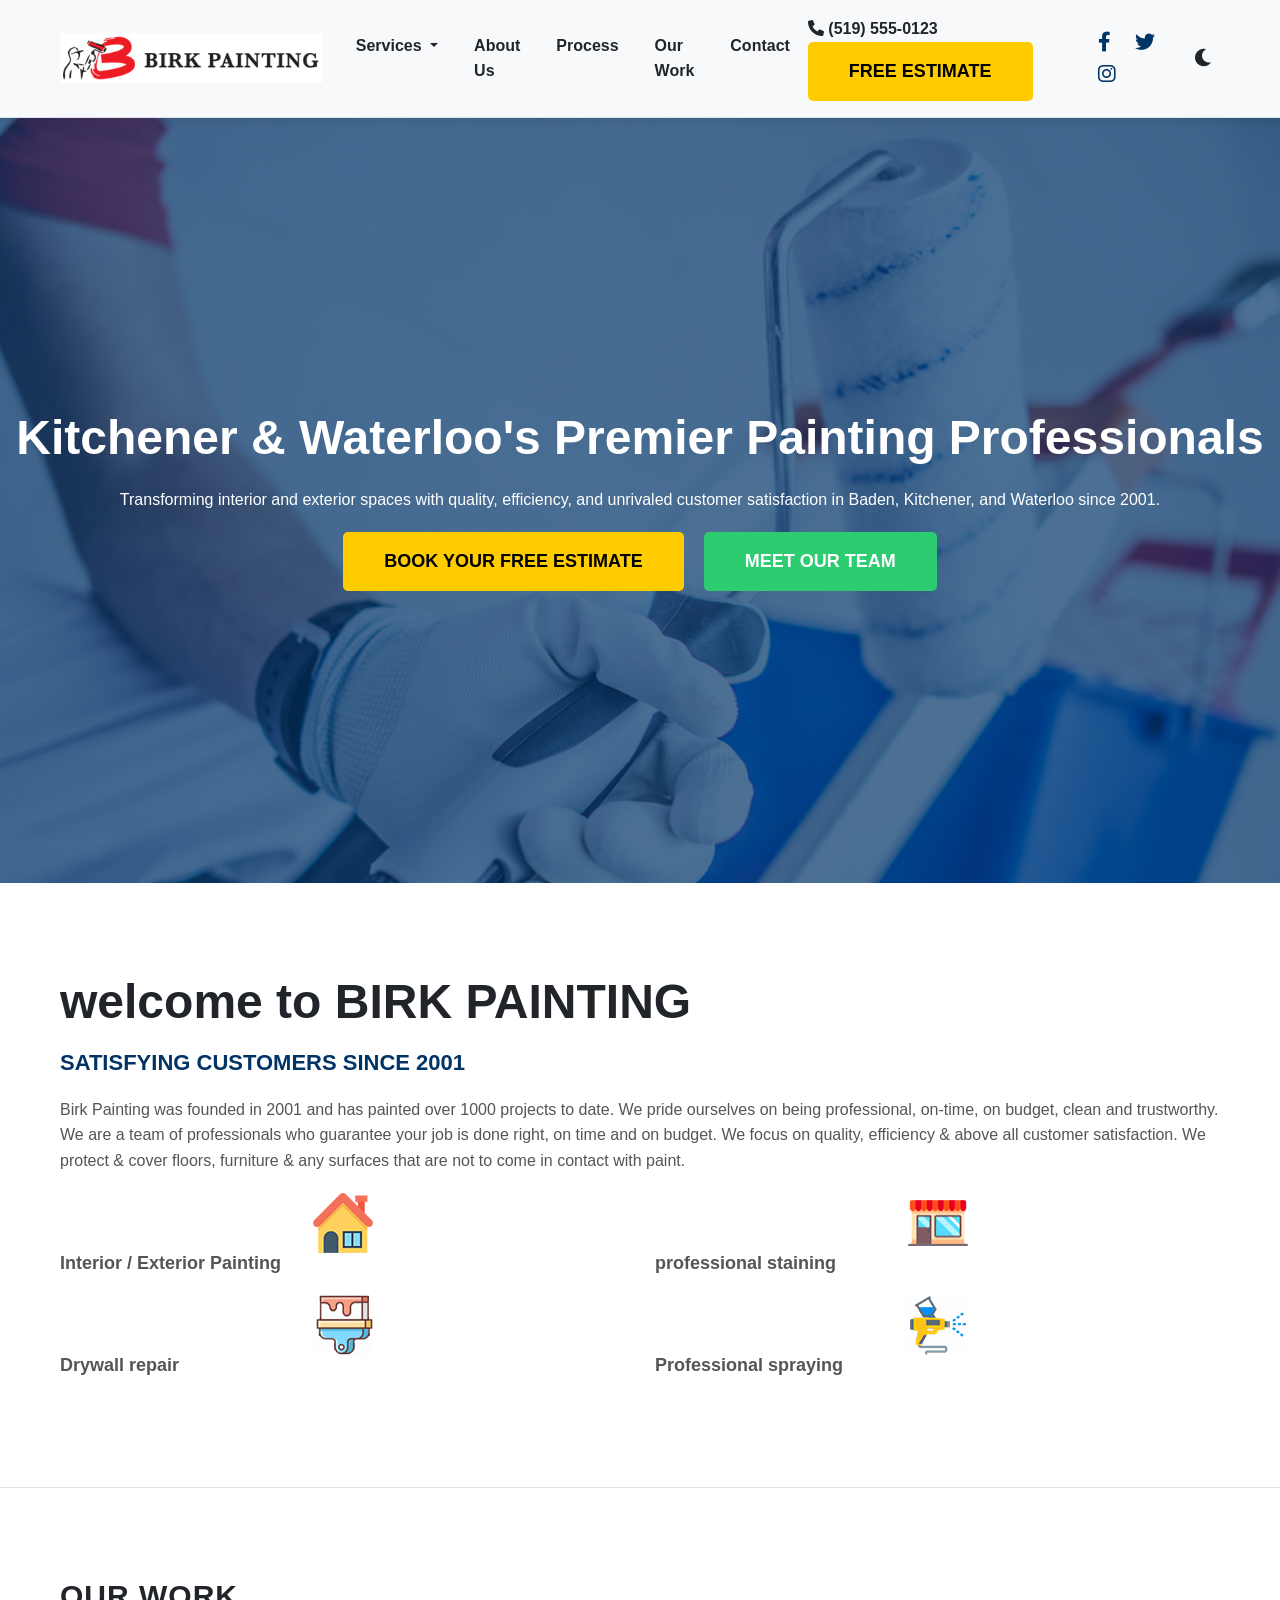
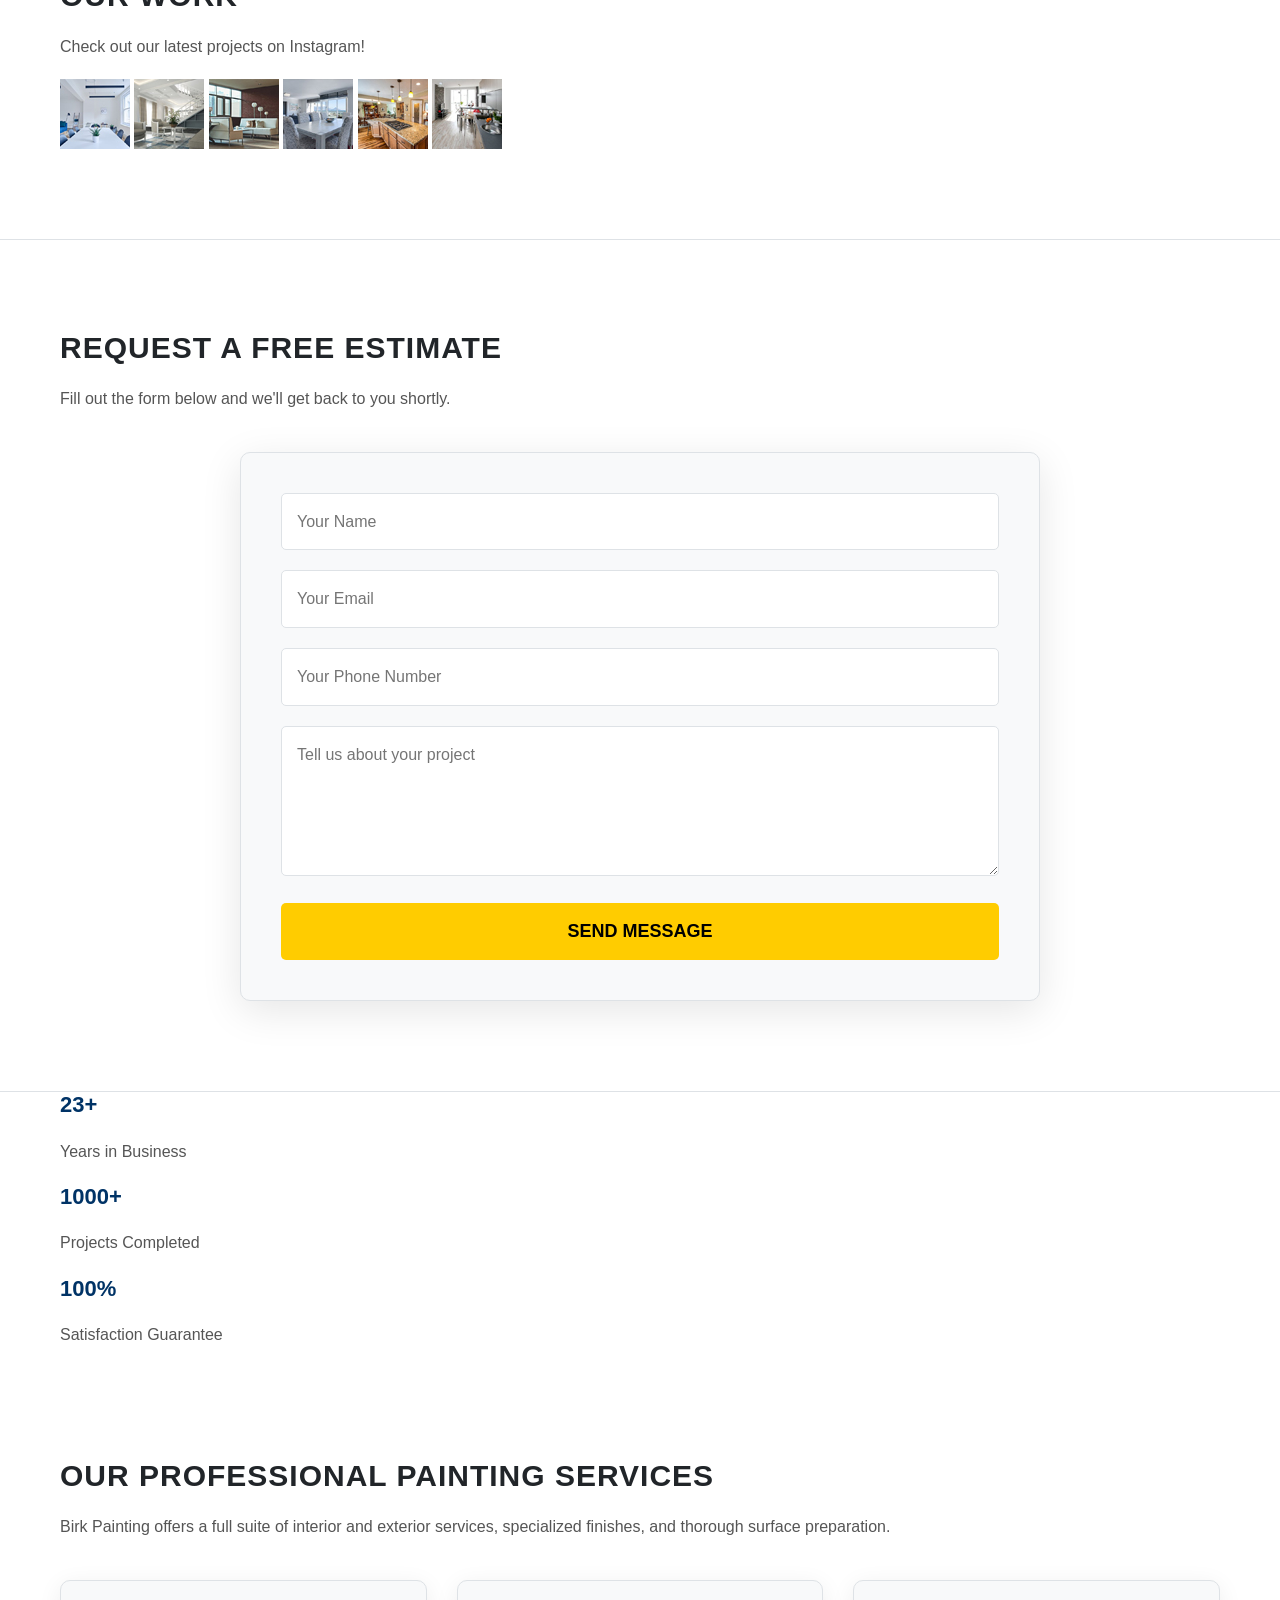
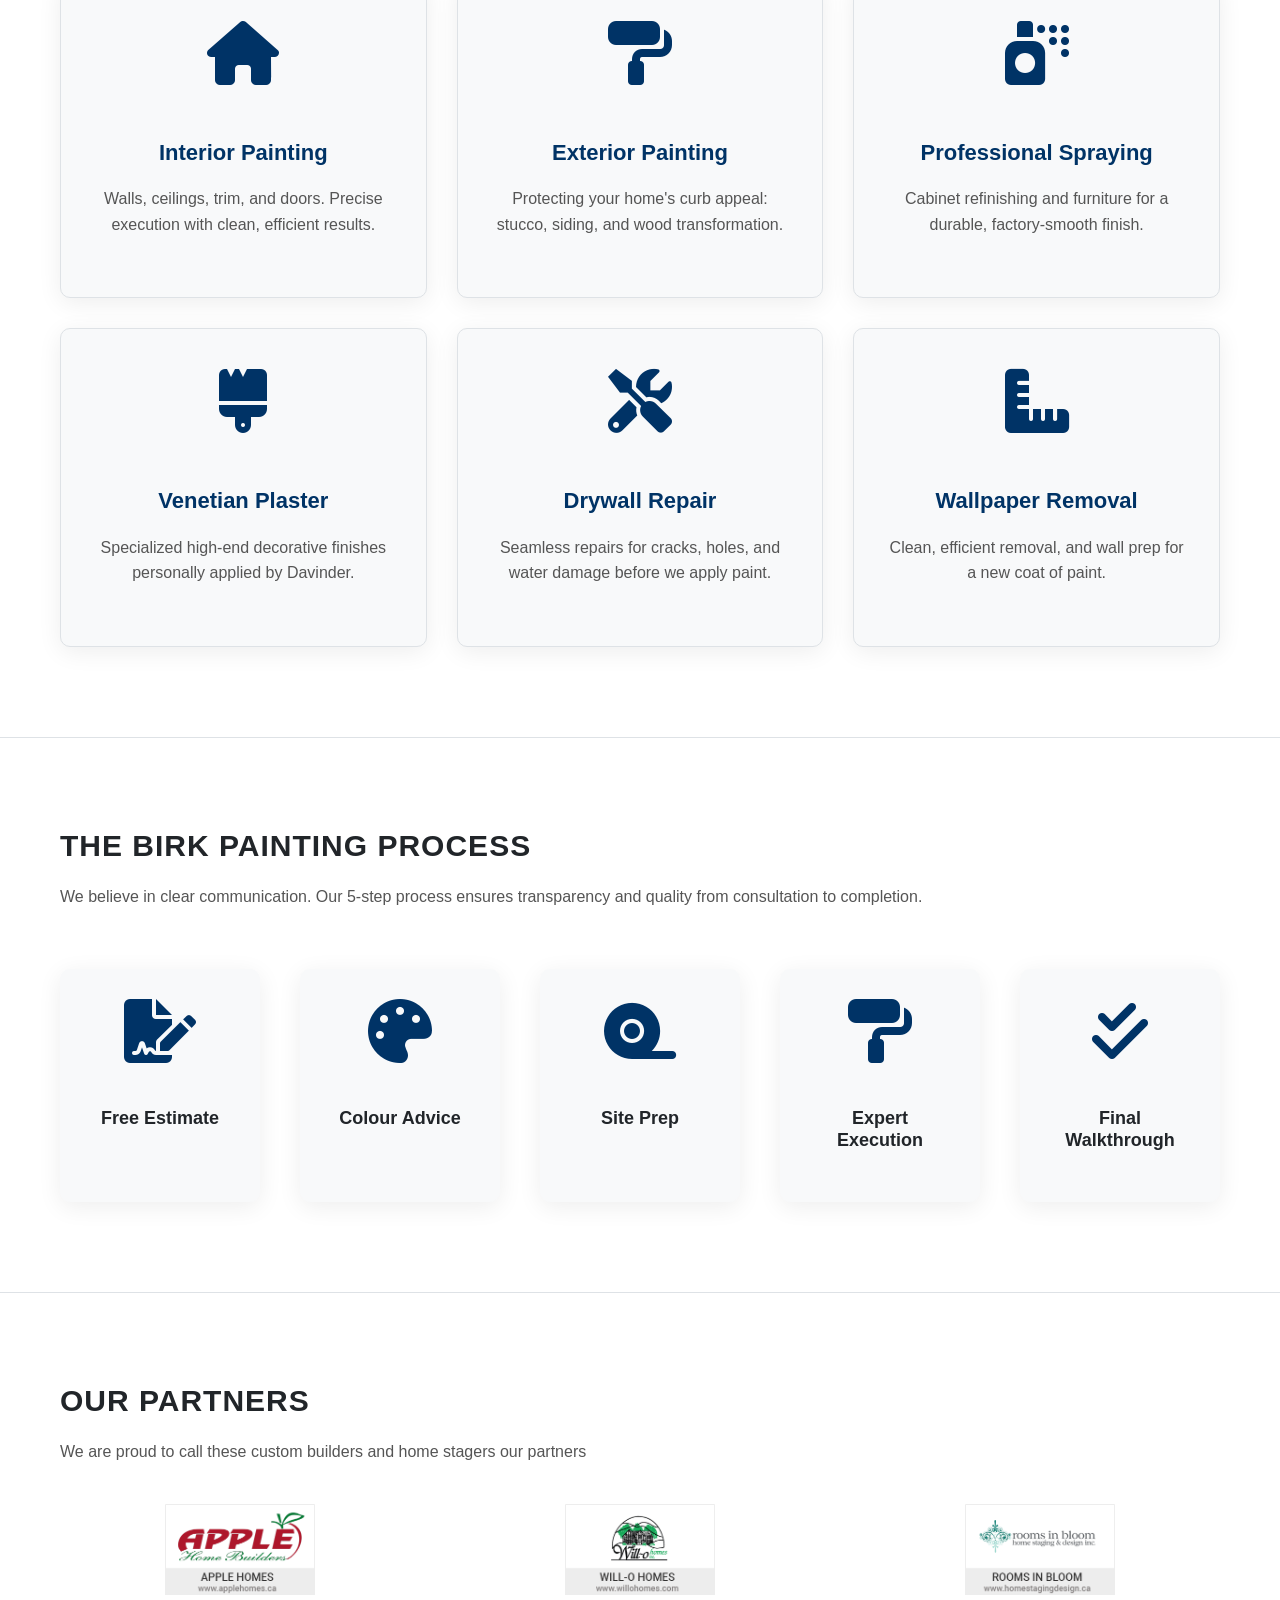
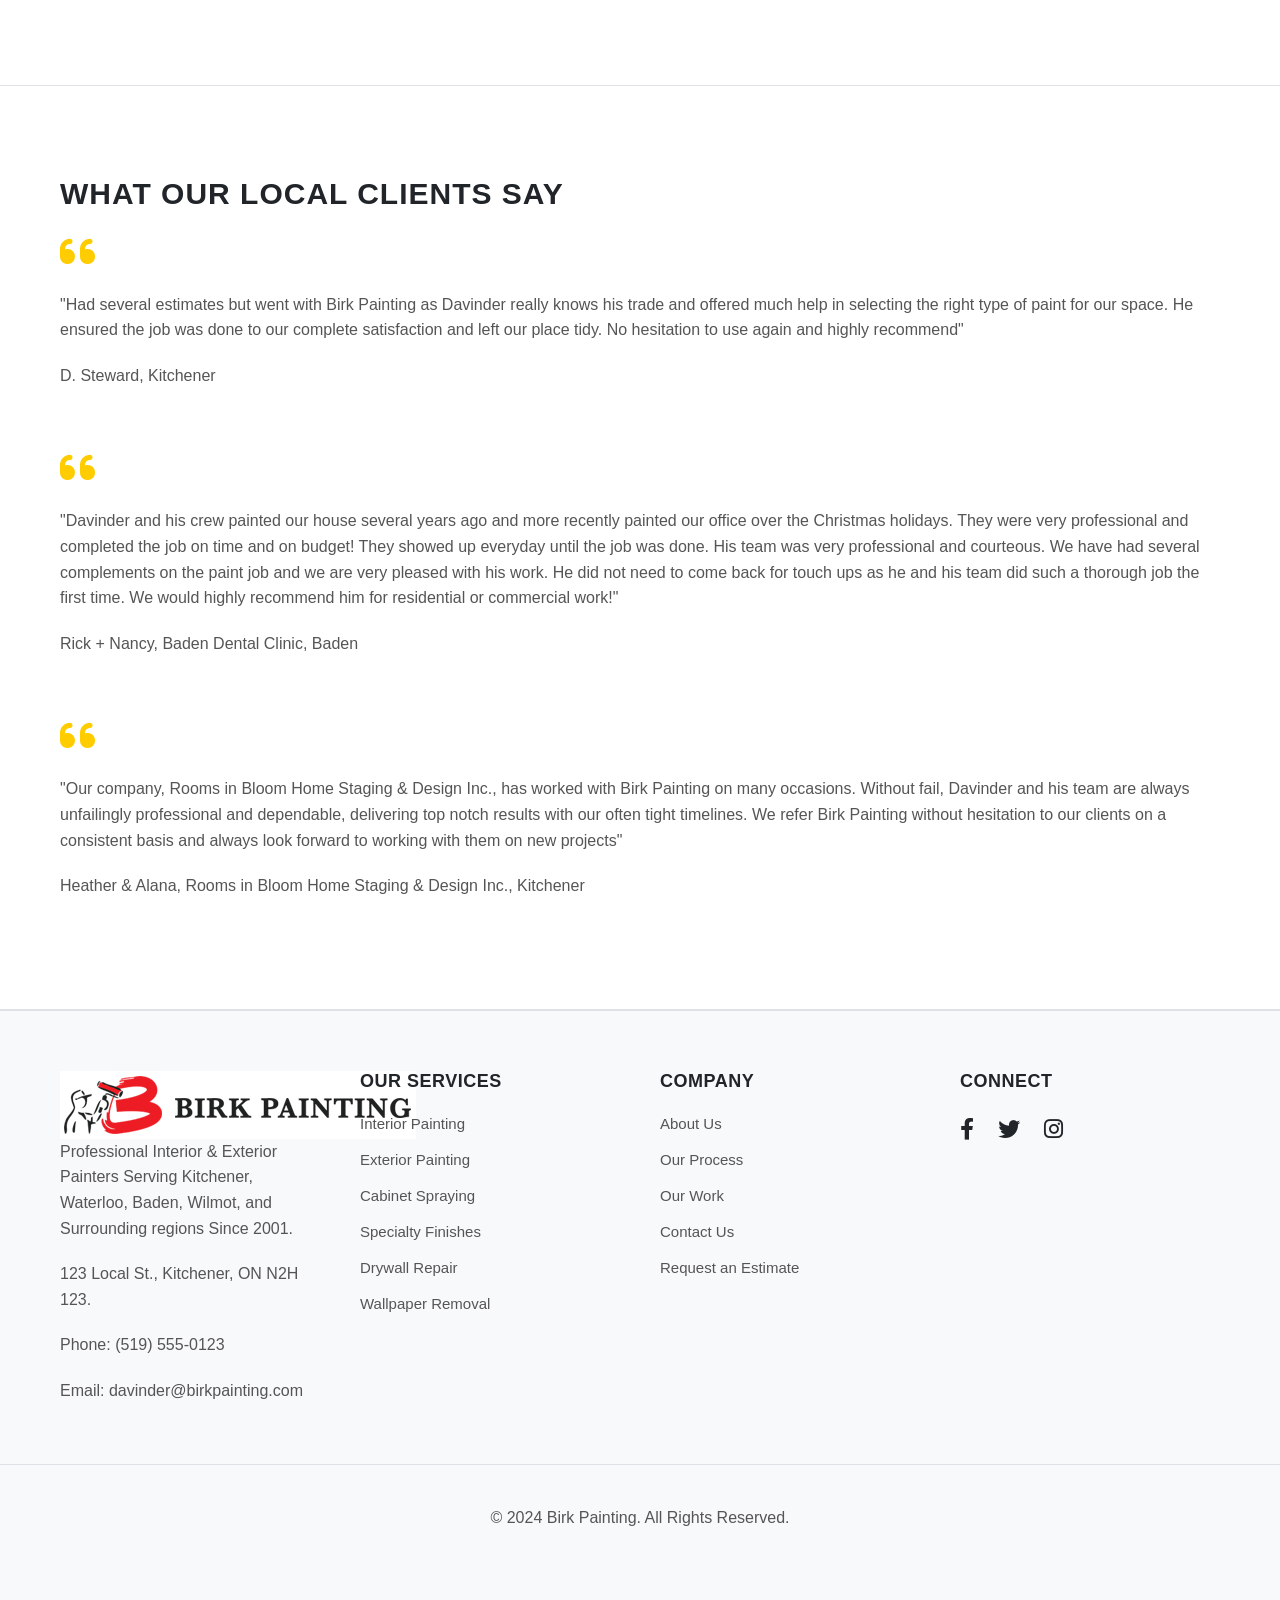
==== commit 0daaa970: "Modified changes to the menu bar and icons" ====
--- a/index.html
+++ b/index.html
@@ -3,272 +3,96 @@
 <head>
     <meta charset="UTF-8">
     <meta name="viewport" content="width=device-width, initial-scale=1.0">
+    <meta name="description" content="Birk Painting offers professional interior and exterior painting services in Kitchener, Waterloo, and surrounding areas. Quality, efficiency, and customer satisfaction since 2001.">
+    <meta name="keywords" content="painters kitchener, painters waterloo, interior painting, exterior painting, cabinet spraying, venetian plaster, drywall repair, birk painting">
+    <meta name="author" content="Birk Painting">
+    <meta property="og:title" content="Birk Painting | Professional Kitchener & Waterloo Painters Since 2001">
+    <meta property="og:description" content="Top-rated painters in Kitchener and Waterloo. We offer a full range of services including interior/exterior painting, cabinet refinishing, and specialty finishes.">
+    <meta property="og:image" content="archive/images/banner.jpg">
+    <meta property="og:url" content="https://birk-painting-3ad55.web.app">
+    <meta property="og:type" content="website">
+
     <title>Birk Painting | Professional Kitchener & Waterloo Painters Since 2001</title>
+    <link rel="stylesheet" href="https://stackpath.bootstrapcdn.com/bootstrap/4.5.2/css/bootstrap.min.css">
+    <link rel="stylesheet" href="style.css?v=1.9">
     <link href="https://cdnjs.cloudflare.com/ajax/libs/font-awesome/6.0.0/css/all.min.css" rel="stylesheet">
+    <script src="https://www.google.com/recaptcha/api.js" async defer></script>
     <style>
-        :root {
-            --primary-blue: #003366;
-            --secondary-gold: #ffcc00;
-            --text-dark: #333;
-            --text-light: #fff;
-            --bg-light: #f8f9fa;
-        }
-        body {
-            font-family: 'Open Sans', 'Helvetica Neue', Helvetica, Arial, sans-serif;
-            margin: 0;
-            line-height: 1.6;
-            color: var(--text-dark);
-            scroll-behavior: smooth;
-        }
-        h1, h2, h3, h4, .brand-logo {
-            font-family: 'Segoe UI', Roboto, Helvetica, Arial, sans-serif;
-            font-weight: 700;
-            margin-bottom: 20px;
-        }
-        h1 { font-size: 48px; color: #fff; }
-        h2 { font-size: 30px; text-transform: uppercase; letter-spacing: 1px;}
-        h3 { font-size: 22px; color: var(--primary-blue); }
-        h4 { font-size: 18px; color: #555;}
-        p { font-size: 16px; margin-bottom: 20px; color: #555;}
-        .container {
-            max-width: 1200px;
-            margin: 0 auto;
-            padding: 0 20px;
-        }
-        header {
-            background: #fff;
-            box-shadow: 0 2px 10px rgba(0,0,0,0.1);
-            position: sticky;
-            top: 0;
-            z-index: 1000;
-        }
-        .header-wrap {
-            display: flex;
-            justify-content: space-between;
-            align-items: center;
-            padding: 10px 0;
-        }
-        .brand-logo {
-            font-size: 28px;
-            color: var(--primary-blue);
-            text-transform: uppercase;
-            text-decoration: none;
-            letter-spacing: 2px;
-        }
-        .nav-links {
-            display: flex;
-            gap: 25px;
-            align-items: center;
-        }
-        .nav-links a {
-            text-decoration: none;
-            color: var(--text-dark);
-            font-weight: 600;
-            transition: color 0.3s;
-        }
-        .nav-links a:hover { color: var(--primary-blue); }
-        .dropdown { position: relative; }
-        .dropdown-content {
-            display: none;
-            position: absolute;
-            background-color: #f9f9f9;
-            min-width: 180px;
-            box-shadow: 0px 8px 16px 0px rgba(0,0,0,0.2);
-            z-index: 1;
-            border-radius: 5px;
-        }
-        .dropdown:hover .dropdown-content { display: block; }
-        .dropdown-content a {
-            color: var(--text-dark);
-            padding: 12px 16px;
-            text-decoration: none;
-            display: block;
-            text-align: left;
-            border-bottom: 1px solid #ddd;
-        }
-        .dropdown-content a:last-child { border-bottom: none; }
-        .dropdown-content a:hover { background-color: #f1f1f1; color: var(--primary-blue); }
-        .btn {
-            display: inline-block;
-            text-decoration: none;
-            text-transform: uppercase;
-            font-weight: 700;
-            border-radius: 5px;
-            transition: all 0.3s ease;
-            cursor: pointer;
-        }
-        .btn-gold {
-            background: var(--secondary-gold);
-            color: #000 !important;
-            padding: 12px 25px;
-        }
-        .btn-gold:hover { background: #e6b800; transform: translateY(-2px);}
-        .btn-green {
-            background: #2ecc71;
-            color: #fff !important;
-            padding: 12px 25px;
-        }
-        .btn-green:hover { background: #27ae60; transform: translateY(-2px);}
-        .hero {
-            background: linear-gradient(rgba(0,51,102,0.7), rgba(0,51,102,0.7)), 
-                        url('https://images.unsplash.com/photo-1599616198642-e1378887e472?auto=format&fit=crop&q=80&w=2000');
-            background-size: cover;
-            background-position: center;
-            height: 85vh;
-            display: flex;
-            align-items: center;
-            justify-content: center;
-            text-align: center;
-            color: #fff;
-        }
-        .hero-content { max-width: 800px; padding: 0 20px;}
-        .hero-content h1 { color: #fff;}
-        .hero-content p { color: rgba(255,255,255,0.9); font-size: 22px; margin-bottom: 40px;}
-        .trust-bar {
-            background: var(--primary-blue);
-            color: #fff;
-            padding: 40px 0;
-            text-align: center;
-        }
-        .stats-grid {
-            display: grid;
-            grid-template-columns: repeat(auto-fit, minmax(200px, 1fr));
-            gap: 20px;
-        }
-        .stat-item h3 { font-size: 48px; color: var(--secondary-gold); margin: 0; line-height: 1;}
-        .stat-item p { color: rgba(255,255,255,0.8); text-transform: uppercase; font-weight: 700; margin-top: 10px;}
-        .services { padding: 90px 0; background: var(--bg-light); }
-        .section-header { text-align: center; margin-bottom: 60px; max-width: 700px; margin-left: auto; margin-right: auto;}
-        .service-grid {
-            display: grid;
-            grid-template-columns: repeat(auto-fit, minmax(300px, 1fr));
-            gap: 30px;
-        }
-        .service-card {
-            background: #fff;
-            border-radius: 10px;
-            overflow: hidden;
-            box-shadow: 0 5px 25px rgba(0,0,0,0.07);
-            transition: all 0.3s ease;
-            text-align: center;
-        }
-        .service-card:hover { transform: translateY(-10px); box-shadow: 0 10px 40px rgba(0,0,0,0.12); }
-        .service-icon {
-            background-color: var(--primary-blue);
-            color: #fff;
-            border-radius: 50%;
-            width: 100px;
-            height: 100px;
-            display: flex;
-            align-items: center;
-            justify-content: center;
-            margin: 40px auto 20px;
-            transition: all 0.3s ease;
-        }
-        .service-card:hover .service-icon {
-            background-color: var(--secondary-gold);
-            color: var(--primary-blue);
-        }
-        .service-card i {
-            font-size: 40px;
-            color: inherit;
-            margin: 0;
-        }
-        .card-content { padding: 0 30px 40px; }
-        .process { padding: 90px 0; }
-        .process-grid {
-            display: grid;
-            grid-template-columns: repeat(auto-fit, minmax(200px, 1fr));
-            gap: 20px;
-            margin-top: 50px;
-        }
-        .process-item { text-align: center; }
-        .process-number {
-            background: var(--primary-blue);
-            color: #fff;
-            font-size: 24px;
-            font-weight: 700;
-            border-radius: 50%;
-            height: 60px;
-            width: 60px;
-            display: flex;
-            align-items: center;
-            justify-content: center;
-            margin: 0 auto 20px;
-        }
-        .testimonials { background: var(--bg-light); color: var(--text-dark); padding: 90px 0; text-align: center;}
-        .testimonials h2 { color: var(--primary-blue);}
-        .testimonials p { color: var(--text-dark); }
-        .quote-slider { max-width: 850px; margin: 0 auto; }
-        .quote-text { font-size: 20px; font-style: italic; color: var(--text-dark); line-height: 1.8;}
-        .quote-author { font-weight: 700; text-transform: uppercase; color: var(--primary-blue); }
-        .portfolio-proof { padding: 90px 0;}
-        .proof-wrap { text-align: center;}
-        .ba-slider-placeholder {
-            background: #eee;
-            border-radius: 10px;
-            height: 450px;
-            width: 100%;
-            display: flex;
-            align-items: center;
-            justify-content: center;
-            color: #888;
-            font-style: italic;
-            border: 2px dashed #ccc;
-            margin-top: 40px;
-        }
-        footer {
-            background: #111;
-            color: rgba(255,255,255,0.7);
-            padding: 80px 0 40px;
-            text-align: center;
-        }
-        footer p { color: rgba(255,255,255,0.7); font-size: 14px;}
-        .footer-logo { font-size: 36px; color: var(--primary-blue); margin-bottom: 20px;}
-        @media (max-width: 768px) {
-            h1 { font-size: 36px; }
-            .nav-links { display: none; }
-            .hero { height: 75vh; }
-            .service-grid { grid-template-columns: 1fr; }
+        /* HOTFIX: IMMEDIATE, HIGH-PRIORITY STYLES TO CORRECT ICON AND LOGO SIZES */
+
+        /* Force larger icons in the Services section */
+        #services .service-icon i {
+            font-size: 4rem !important; /* 4rem is a significant, visible increase */
+            margin-bottom: 25px !important;
+        }
+
+        /* Force larger icons in the Process section */
+        #process .process-icon i {
+            font-size: 4rem !important;
+            margin-bottom: 25px !important;
+        }
+
+        /* Ensure partner logos are visible and not greyscaled */
+        .partners-grid .partner-item img {
+            filter: none !important;
+            opacity: 1 !important;
+            max-width: 150px; /* You can adjust this value as needed */
+            height: auto;
         }
     </style>
 </head>
 <body>
-    <header>
-        <div class="container header-wrap">
-            <a href="#hero" class="brand-logo">Birk Painting</a>
-            <nav class="nav-links">
-                <div class="dropdown">
-                    <a href="#services">Services</a>
-                    <div class="dropdown-content">
-                        <a href="#interior">Interior Painting</a>
-                        <a href="#exterior">Exterior Painting</a>
-                        <a href="#cabinet">Cabinet Spraying</a>
-                        <a href="#specialty">Specialty Finishes</a>
-                    </div>
-                </div>
-                <a href="#about">About Us</a>
-                <a href="#process">Process</a>
-                <a href="#proof">Our Work</a>
-                <a href="#contact">Contact</a>
-                <a href="tel:5195550123"><i class="fas fa-phone"></i> (519) 555-0123</a>
-                <a href="#contact" class="btn btn-gold">Free Estimate</a>
-            </nav>
-            <div class="social-media-icons" style="margin-left: 20px;">
-                <a href="#" style="color: var(--primary-blue); margin: 0 10px; font-size: 20px;"><i class="fab fa-facebook-f"></i></a>
-                <a href="#" style="color: var(--primary-blue); margin: 0 10px; font-size: 20px;"><i class="fab fa-twitter"></i></a>
-                <a href="#" style="color: var(--primary-blue); margin: 0 10px; font-size: 20px;"><i class="fab fa-instagram"></i></a>
-            </div>
-        </div>
-    </header>
+
+    <nav class="navbar navbar-expand-lg sticky-top">
+        <div class="container">
+            <a class="navbar-brand" href="#hero"><img src="archive/images/logo.jpg" alt="Birk Painting" style="height: 50px;"></a>
+            <button class="navbar-toggler" type="button" data-toggle="collapse" data-target="#navbarNavDropdown" aria-controls="navbarNavDropdown" aria-expanded="false" aria-label="Toggle navigation">
+                <span class="navbar-toggler-icon"></span>
+            </button>
+            <div class="collapse navbar-collapse" id="navbarNavDropdown">
+                <ul class="navbar-nav mr-auto">
+                    <li class="nav-item dropdown">
+                        <a class="nav-link dropdown-toggle" href="#" id="navbarDropdownMenuLink" role="button" data-toggle="dropdown" aria-haspopup="true" aria-expanded="false">
+                            Services
+                        </a>
+                        <div class="dropdown-menu" aria-labelledby="navbarDropdownMenuLink">
+                            <a class="dropdown-item" href="#interior">Interior Painting</a>
+                            <a class="dropdown-item" href="#exterior">Exterior Painting</a>
+                            <a class="dropdown-item" href="#cabinet">Cabinet Spraying</a>
+                            <a class="dropdown-item" href="#specialty">Specialty Finishes</a>
+                        </div>
+                    </li>
+                    <li class="nav-item"><a class="nav-link" href="#about">About Us</a></li>
+                    <li class="nav-item"><a class="nav-link" href="#process">Process</a></li>
+                    <li class="nav-item"><a class="nav-link" href="#proof">Our Work</a></li>
+                    <li class="nav-item"><a class="nav-link" href="#contact">Contact</a></li>
+                </ul>
+                <div class="d-flex align-items-center">
+                    <div class="header-contact-info mr-3">
+                         <a href="tel:5195550123" class="mr-3"><i class="fas fa-phone"></i> (519) 555-0123</a>
+                         <a href="#contact" class="btn btn-gold d-none d-lg-inline-block">Free Estimate</a>
+                    </div>
+                    <div class="social-media-icons mr-3">
+                        <a href="#"><i class="fab fa-facebook-f"></i></a>
+                        <a href="#"><i class="fab fa-twitter"></i></a>
+                        <a href="#"><i class="fab fa-instagram"></i></a>
+                    </div>
+                    <button class="theme-toggle" id="theme-toggle" title="Toggles light & dark" aria-label="auto" aria-live="polite">
+                        <i class="fas fa-moon"></i>
+                        <i class="fas fa-sun"></i>
+                    </button>
+                </div>
+            </div>
+        </div>
+    </nav>
 
     <section id="hero" class="hero">
         <div class="hero-content">
             <h1>Kitchener & Waterloo's Premier Painting Professionals</h1>
             <p>Transforming interior and exterior spaces with quality, efficiency, and unrivaled customer satisfaction in Baden, Kitchener, and Waterloo since 2001.</p>
-            <div style="display: flex; gap: 20px; justify-content: center;">
-                <a href="#contact" class="btn btn-gold" style="font-size: 18px; padding: 15px 40px;">Book Your Free Estimate</a>
-                <a href="#about" class="btn btn-green" style="font-size: 18px; padding: 15px 40px;">Meet Our Team</a>
+            <div class="hero-buttons">
+                <a href="#contact" class="btn btn-gold">Book Your Free Estimate</a>
+                <a href="#about" class="btn btn-green">Meet Our Team</a>
             </div>
         </div>
     </section>
@@ -276,8 +100,29 @@
     <section id="about" class="services">
         <div class="container">
             <div class="section-header">
-                <h2>About Birk Painting</h2>
+				<div class="title">
+					<h1><span>welcome to</span> BIRK  <strong>PAINTING</strong></h1>
+				</div>
+				<h3>SATISFYING CUSTOMERS SINCE 2001</h3>
                 <p>Birk Painting was founded in 2001 and has painted over 1000 projects to date. We pride ourselves on being professional, on-time, on budget, clean and trustworthy. We are a team of professionals who guarantee your job is done right, on time and on budget. We focus on quality, efficiency & above all customer satisfaction. We protect & cover floors, furniture & any surfaces that are not to come in contact with paint.</p>
+				<div class="welcome-content-box row">
+					<div class="col-md-6 col-sm-6 welcome-box">
+						<div class="houseIcon"><center><img src="archive/images/house.png" alt=""></center></div>
+						<h4>Interior / Exterior Painting</h4>
+					</div>
+					<div class="col-md-6 col-sm-6 welcome-box">
+						<div class="houseIcon"><center><img src="archive/images/house2.png" alt=""></center></div>
+						<h4>professional staining</h4>
+					</div>
+					<div class="col-md-6 col-sm-6 welcome-box">
+						<div class="houseIcon"><center><img src="archive/images/house4.png" alt=""></center></div>
+						<h4>Drywall repair</h4>
+					</div>
+					<div class="col-md-6 col-sm-6 welcome-box">
+						<div class="houseIcon"><center><img src="archive/images/house3.png" alt=""></center></div>
+						<h4>Professional spraying</h4>
+					</div>
+				</div>
             </div>
         </div>
     </section>
@@ -288,16 +133,31 @@
                 <h2>Our Work</h2>
                 <p>Check out our latest projects on Instagram!</p>
             </div>
-            <a href="https://www.instagram.com/birkpaintingkw/" class="btn btn-green" style="margin-top: 50px;">View Our Instagram</a>
+            <div class="instagram-grid">
+                <a href="https://www.instagram.com/birkpaintingkw/" target="_blank"><img src="archive/images/insta01.jpg" alt="Birk Painting Instagram"></a>
+                <a href="https://www.instagram.com/birkpaintingkw/" target="_blank"><img src="archive/images/insta02.jpg" alt="Birk Painting Instagram"></a>
+                <a href="https://www.instagram.com/birkpaintingkw/!" target="_blank"><img src="archive/images/insta03.jpg" alt="Birk Painting Instagram"></a>
+                <a href="https://www.instagram.com/birkpaintingkw/" target="_blank"><img src="archive/images/insta04.jpg" alt="Birk Painting Instagram"></a>
+                <a href="https://www.instagram.com/birkpaintingkw/" target="_blank"><img src="archive/images/insta05.jpg" alt="Birk Painting Instagram"></a>
+                <a href="https://www.instagram.com/birkpaintingkw/" target="_blank"><img src="archive/images/insta06.jpg" alt="Birk Painting Instagram"></a>
+            </div>
         </div>
     </section>
 
     <section id="contact" class="services">
         <div class="container">
             <div class="section-header">
-                <h2>Contact Us</h2>
-                <p>Phone: (519) 555-0123 | Email: davinder@birkpainting.com</p>
-            </div>
+                <h2>Request a Free Estimate</h2>
+                <p>Fill out the form below and we'll get back to you shortly.</p>
+            </div>
+            <form action="contact.php" method="post" class="contact-form">
+                <input type="text" name="name" placeholder="Your Name" required>
+                <input type="email" name="email" placeholder="Your Email" required>
+                <input type="tel" name="phone" placeholder="Your Phone Number">
+                <textarea name="message" placeholder="Tell us about your project" required></textarea>
+                <div class="g-recaptcha" data-sitekey="6LdrTYksAAAAABaEdszpnGtl5_6IwD07COxKNNGO"></div>
+                <button type="submit" class="btn btn-gold">Send Message</button>
+            </form>
         </div>
     </section>
 
@@ -329,7 +189,7 @@
                     <div class="service-icon"><i class="fas fa-home"></i></div>
                     <div class="card-content">
                         <h3>Interior Painting</h3>
-                        <p>Walls, ceilings, trim, and doors. Preciseexecution with clean, efficient results.</p>
+                        <p>Walls, ceilings, trim, and doors. Precise execution with clean, efficient results.</p>
                     </div>
                 </div>
                 <div id="exterior" class="service-card">
@@ -357,7 +217,7 @@
                     <div class="service-icon"><i class="fas fa-tools"></i></div>
                     <div class="card-content">
                         <h3>Drywall Repair</h3>
-                        <p>seamless repairs crack, hole, and water damage before we apply paint.</p>
+                        <p>Seamless repairs for cracks, holes, and water damage before we apply paint.</p>
                     </div>
                 </div>
                 <div class="service-card">
@@ -378,11 +238,46 @@
                 <p>We believe in clear communication. Our 5-step process ensures transparency and quality from consultation to completion.</p>
             </div>
             <div class="process-grid">
-                <div class="process-item"><div class="process-number">1</div><h4>Free Estimate</h4></div>
-                <div class="process-item"><div class="process-number">2</div><h4>Colour Advice</h4></div>
-                <div class="process-item"><div class="process-number">3</div><h4>Site Prep</h4></div>
-                <div class="process-item"><div class="process-number">4</div><h4>Expert Execution</h4></div>
-                <div class="process-item"><div class="process-number">5</div><h4>Final Walkthrough</h4></div>
+                <div class="process-item">
+                    <div class="process-icon"><i class="fas fa-file-signature"></i></div>
+                    <h4>Free Estimate</h4>
+                </div>
+                <div class="process-item">
+                    <div class="process-icon"><i class="fas fa-palette"></i></div>
+                    <h4>Colour Advice</h4>
+                </div>
+                <div class="process-item">
+                    <div class="process-icon"><i class="fas fa-tape"></i></div>
+                    <h4>Site Prep</h4>
+                </div>
+                <div class="process-item">
+                    <div class="process-icon"><i class="fas fa-paint-roller"></i></div>
+                    <h4>Expert Execution</h4>
+                </div>
+                <div class="process-item">
+                    <div class="process-icon"><i class="fas fa-check-double"></i></div>
+                    <h4>Final Walkthrough</h4>
+                </div>
+            </div>
+        </div>
+    </section>
+    
+    <section class="partners">
+        <div class="container">
+            <div class="section-header">
+                <h2>Our Partners</h2>
+                <p>We are proud to call these custom builders and home stagers our partners</p>
+            </div>
+            <div class="partners-grid">
+                <div class="partner-item">
+                    <img src="archive/images/cl1.png" alt="Partner 1">
+                </div>
+                <div class="partner-item">
+                    <img src="archive/images/cl2.png" alt="Partner 2">
+                </div>
+                <div class="partner-item">
+                    <img src="archive/images/cl3.png" alt="Partner 3">
+                </div>
             </div>
         </div>
     </section>
@@ -393,35 +288,97 @@
                 <h2>What Our Local Clients Say</h2>
             </div>
             <div class="quote-slider">
-                <i class="fas fa-quote-left" style="font-size: 40px; color: var(--secondary-gold); margin-bottom: 20px;"></i>
+                <i class="fas fa-quote-left quote-icon"></i>
                 <p class="quote-text">"Had several estimates but went with Birk Painting as Davinder really knows his trade and offered much help in selecting the right type of paint for our space. He ensured the job was done to our complete satisfaction and left our place tidy. No hesitation to use again and highly recommend"</p>
                 <p class="quote-author">D. Steward, Kitchener</p>
 
-                <i class="fas fa-quote-left" style="font-size: 40px; color: var(--secondary-gold); margin-bottom: 20px; margin-top: 40px;"></i>
+                <i class="fas fa-quote-left quote-icon"></i>
                 <p class="quote-text">"Davinder and his crew painted our house several years ago and more recently painted our office over the Christmas holidays. They were very professional and completed the job on time and on budget! They showed up everyday until the job was done. His team was very professional and courteous. We have had several complements on the paint job and we are very pleased with his work. He did not need to come back for touch ups as he and his team did such a thorough job the first time. We would highly recommend him for residential or commercial work!"</p>
                 <p class="quote-author">Rick + Nancy, Baden Dental Clinic, Baden</p>
 
-                <i class="fas fa-quote-left" style="font-size: 40px; color: var(--secondary-gold); margin-bottom: 20px; margin-top: 40px;"></i>
+                <i class="fas fa-quote-left quote-icon"></i>
                 <p class="quote-text">"Our company, Rooms in Bloom Home Staging & Design Inc., has worked with Birk Painting on many occasions. Without fail, Davinder and his team are always unfailingly professional and dependable, delivering top notch results with our often tight timelines. We refer Birk Painting without hesitation to our clients on a consistent basis and always look forward to working with them on new projects"</p>
                 <p class="quote-author">Heather & Alana, Rooms in Bloom Home Staging & Design Inc., Kitchener</p>
             </div>
         </div>
     </section>
 
-    <footer>
-        <div class="container">
-            <div class="brand-logo footer-logo">Birk Painting</div>
-            <p>Professional Interior & Exterior Painters Serving Kitchener, Waterloo, Baden, Wilmot, and Surrounding regions Since 2001.</p>
-            <p>123 Local St., Kitchener, ON N2H 123.</p>
-            <p>Phone: (519) 555-0123 | Email: davinder@birkpainting.com</p>
-            <div class="social-media-icons" style="margin-top: 20px; margin-bottom: 20px;">
-                <a href="#" style="color: #fff; margin: 0 15px; font-size: 24px;"><i class="fab fa-facebook-f"></i></a>
-                <a href="#" style="color: #fff; margin: 0 15px; font-size: 24px;"><i class="fab fa-twitter"></i></a>
-                <a href="#" style="color: #fff; margin: 0 15px; font-size: 24px;"><i class="fab fa-instagram"></i></a>
-            </div>
-            <p style="margin-top: 40px; font-size: 12px; color: rgba(255,255,255,0.5);">© 2024 Birk Painting. Kitchener Waterloo Painting Contractors. All Rights Reserved.</p>
+    <footer class="site-footer">
+        <div class="container footer-grid">
+            <div class="footer-column footer-about">
+                <img src="archive/images/logo.jpg" alt="Birk Painting" class="footer-logo">
+                <p>Professional Interior & Exterior Painters Serving Kitchener, Waterloo, Baden, Wilmot, and Surrounding regions Since 2001.</p>
+                <p>123 Local St., Kitchener, ON N2H 123.</p>
+                <p>Phone: (519) 555-0123</p>
+                <p>Email: davinder@birkpainting.com</p>
+            </div>
+            <div class="footer-column">
+                <h4>Our Services</h4>
+                <ul class="footer-links">
+                    <li><a href="#interior">Interior Painting</a></li>
+                    <li><a href="#exterior">Exterior Painting</a></li>
+                    <li><a href="#cabinet">Cabinet Spraying</a></li>
+                    <li><a href="#specialty">Specialty Finishes</a></li>
+                    <li><a href="#">Drywall Repair</a></li>
+                    <li><a href="#">Wallpaper Removal</a></li>
+                </ul>
+            </div>
+            <div class="footer-column">
+                <h4>Company</h4>
+                <ul class="footer-links">
+                    <li><a href="#about">About Us</a></li>
+                    <li><a href="#process">Our Process</a></li>
+                    <li><a href="#proof">Our Work</a></li>
+                    <li><a href="#contact">Contact Us</a></li>
+                    <li><a href="#contact">Request an Estimate</a></li>
+                </ul>
+            </div>
+            <div class="footer-column">
+                <h4>Connect</h4>
+                <div class="social-media-icons-footer">
+                    <a href="#"><i class="fab fa-facebook-f"></i></a>
+                    <a href="#"><i class="fab fa-twitter"></i></a>
+                    <a href="#"><i class="fab fa-instagram"></i></a>
+                </div>
+            </div>
+        </div>
+        <div class="footer-bottom">
+            <div class="container">
+                <p>&copy; 2024 Birk Painting. All Rights Reserved.</p>
+            </div>
         </div>
     </footer>
 
+    <script>
+        const themeToggle = document.querySelector('#theme-toggle');
+
+        const getTheme = () => {
+            return localStorage.getItem('theme') || 'light';
+        }
+
+        const setTheme = (theme) => {
+            document.documentElement.setAttribute('data-theme', theme);
+            localStorage.setItem('theme', theme);
+            
+            if (theme === 'dark') {
+                themeToggle.setAttribute('aria-label', 'dark');
+            } else {
+                themeToggle.setAttribute('aria-label', 'light');
+            }
+        }
+
+        themeToggle.addEventListener('click', () => {
+            const currentTheme = getTheme();
+            const newTheme = currentTheme === 'light' ? 'dark' : 'light';
+            setTheme(newTheme);
+        });
+
+        window.addEventListener('DOMContentLoaded', () => {
+            setTheme(getTheme());
+        });
+    </script>
+    <script src="https://code.jquery.com/jquery-3.5.1.slim.min.js"></script>
+    <script src="https://cdn.jsdelivr.net/npm/popper.js@1.16.1/dist/umd/popper.min.js"></script>
+    <script src="https://stackpath.bootstrapcdn.com/bootstrap/4.5.2/js/bootstrap.min.js"></script>
 </body>
 </html>
--- a/style.css
+++ b/style.css
@@ -0,0 +1,377 @@
+:root {
+    --bg-main: #ffffff;
+    --bg-card: #f8f9fa;
+    --text-primary: #212529;
+    --text-secondary: #555555;
+    --primary-color: #003366;
+    --secondary-color: #ffcc00;
+    --border-color: #dee2e6;
+    --hero-overlay: rgba(0, 51, 102, 0.7);
+}
+
+[data-theme="dark"] {
+    --bg-main: #121212;
+    --bg-card: #1e1e1e;
+    --text-primary: #f8f9fa;
+    --text-secondary: #adb5bd;
+    --primary-color: #5599d4;
+    --secondary-color: #ffc107;
+    --border-color: #495057;
+    --hero-overlay: rgba(0, 0, 0, 0.6);
+}
+
+body {
+    font-family: 'Open Sans', 'Helvetica Neue', Helvetica, Arial, sans-serif;
+    margin: 0;
+    line-height: 1.6;
+    color: var(--text-primary);
+    background-color: var(--bg-main);
+    scroll-behavior: smooth;
+    transition: background-color 0.3s, color 0.3s;
+}
+
+h1, h2, h3, h4, .brand-logo {
+    font-family: 'Segoe UI', Roboto, Helvetica, Arial, sans-serif;
+    font-weight: 700;
+    margin-bottom: 20px;
+    color: var(--text-primary);
+}
+
+h1 { font-size: 48px; }
+h2 { font-size: 30px; text-transform: uppercase; letter-spacing: 1px;}
+h3 { font-size: 22px; color: var(--primary-color); }
+h4 { font-size: 18px; color: var(--text-secondary); }
+p { font-size: 16px; margin-bottom: 20px; color: var(--text-secondary); }
+
+.container {
+    max-width: 1200px;
+    margin: 0 auto;
+    padding: 0 20px;
+}
+
+/* =================================== */
+/*  DEFINITIVE NAVBAR FIX - HIGH PRIORITY */
+/* =================================== */
+.navbar-expand-lg .navbar-nav {
+    flex-direction: row;
+    list-style: none !important;
+}
+
+.navbar-nav .nav-item, .navbar-nav .nav-item li {
+    list-style: none !important;
+}
+
+.navbar {
+    background-color: var(--bg-card) !important;
+    box-shadow: 0 2px 10px rgba(0,0,0,0.1);
+    border-bottom: 1px solid var(--border-color);
+    padding-top: 1rem;
+    padding-bottom: 1rem;
+}
+
+.navbar .nav-link {
+    color: var(--text-primary) !important;
+    font-weight: 600;
+    transition: color 0.3s;
+    margin: 0 10px;
+}
+
+.navbar .nav-link:hover {
+    color: var(--primary-color) !important;
+}
+
+.navbar .dropdown-menu {
+    background-color: var(--bg-card);
+    border: 1px solid var(--border-color);
+    list-style: none;
+}
+
+.navbar .dropdown-item {
+    color: var(--text-primary) !important;
+    transition: background-color 0.2s, color 0.2s;
+    list-style: none;
+}
+
+.navbar .dropdown-item:hover {
+    background-color: var(--bg-main);
+    color: var(--primary-color) !important;
+}
+
+.navbar-toggler {
+    border-color: var(--border-color) !important;
+}
+
+.navbar-toggler-icon {
+    background-image: url("data:image/svg+xml,%3csvg xmlns='http://www.w3.org/2000/svg' viewBox='0 0 30 30'%3e%3cpath stroke='rgba(0, 0, 0, 0.55)' stroke-linecap='round' stroke-miterlimit='10' stroke-width='2' d='M4 7h22M4 15h22M4 23h22'/%3e%3c/svg%3e") !important;
+}
+
+[data-theme="dark"] .navbar-toggler-icon {
+    background-image: url("data:image/svg+xml,%3csvg xmlns='http://www.w3.org/2000/svg' viewBox='0 0 30 30'%3e%3cpath stroke='rgba(255, 255, 255, 0.55)' stroke-linecap='round' stroke-miterlimit='10' stroke-width='2' d='M4 7h22M4 15h22M4 23h22'/%3e%3c/svg%3e") !important;
+}
+
+.header-contact-info a {
+    color: var(--text-primary);
+    font-weight: 600;
+    text-decoration: none;
+    transition: color 0.3s;
+}
+.header-contact-info a:hover {
+    color: var(--primary-color);
+}
+
+.social-media-icons a {
+    color: var(--primary-color);
+    margin: 0 10px;
+    font-size: 20px;
+}
+/* End of Navbar Styles */
+
+.btn {
+    display: inline-block;
+    text-decoration: none;
+    text-transform: uppercase;
+    font-weight: 700;
+    border-radius: 5px;
+    transition: all 0.3s ease;
+    cursor: pointer;
+    font-size: 18px;
+    padding: 15px 40px;
+}
+
+.btn-gold {
+    background: var(--secondary-color);
+    color: #000 !important;
+}
+.btn-gold:hover { background: #e6b800; transform: translateY(-2px);}
+
+.btn-green {
+    background: #2ecc71;
+    color: #fff !important;
+}
+.btn-green:hover { background: #27ae60; transform: translateY(-2px);}
+
+.hero-buttons {
+    display: flex;
+    gap: 20px;
+    justify-content: center;
+}
+
+.hero {
+    background: linear-gradient(var(--hero-overlay), var(--hero-overlay)), url('archive/images/banner.jpg');
+    background-size: cover;
+    background-position: center;
+    color: #fff;
+    height: 85vh;
+    display: flex;
+    align-items: center;
+    justify-content: center;
+    text-align: center;
+}
+.hero-content h1, .hero-content p { color: #fff; }
+
+.services, .process, .portfolio-proof, .testimonials, .partners {
+    padding: 90px 0;
+    background-color: var(--bg-main);
+    border-bottom: 1px solid var(--border-color);
+}
+.services:last-of-type, .partners:last-of-type, .process:last-of-type { border-bottom: none; }
+
+.section-header p {
+    color: var(--text-secondary);
+}
+
+.service-grid {
+    display: grid;
+    grid-template-columns: repeat(auto-fit, minmax(300px, 1fr));
+    gap: 30px;
+    margin-top: 40px;
+}
+
+.service-card {
+    background: var(--bg-card);
+    border: 1px solid var(--border-color);
+    border-radius: 10px;
+    overflow: hidden;
+    box-shadow: 0 5px 25px rgba(0,0,0,0.07);
+    transition: all 0.3s ease;
+    text-align: center;
+    padding: 40px 30px;
+}
+
+.service-card:hover { transform: translateY(-10px); box-shadow: 0 10px 40px rgba(0,0,0,0.12); }
+
+.service-icon {
+    margin-bottom: 30px !important;
+    color: var(--primary-color) !important;
+}
+
+.process-grid {
+    display: grid;
+    grid-template-columns: repeat(auto-fit, minmax(200px, 1fr));
+    gap: 40px;
+    text-align: center;
+    margin-top: 60px;
+}
+
+.process-item {
+    background: var(--bg-card);
+    padding: 30px;
+    border-radius: 10px;
+    box-shadow: 0 5px 25px rgba(0,0,0,0.07);
+    transition: all 0.3s ease;
+}
+
+.process-item:hover { transform: translateY(-10px); box-shadow: 0 10px 40px rgba(0,0,0,0.12); }
+
+.process-icon {
+    margin-bottom: 20px !important;
+    color: var(--primary-color) !important;
+}
+
+.process-item h4 {
+    font-size: 18px;
+    color: var(--text-primary);
+    margin-top: 20px;
+}
+
+.partners-grid {
+    display: grid;
+    grid-template-columns: repeat(auto-fit, minmax(250px, 1fr));
+    gap: 40px;
+    align-items: center;
+    margin-top: 40px;
+}
+
+.partner-item {
+    text-align: center;
+}
+
+.partner-item img {
+    max-width: 100%;
+    height: auto;
+    filter: grayscale(100%);
+    opacity: 0.6;
+    transition: all 0.3s ease;
+}
+
+.partner-item img:hover {
+    filter: grayscale(0%);
+    opacity: 1;
+}
+
+.contact-form {
+    background: var(--bg-card);
+    border: 1px solid var(--border-color);
+    max-width: 800px;
+    margin: 40px auto 0;
+    padding: 40px;
+    border-radius: 10px;
+    box-shadow: 0 10px 40px rgba(0,0,0,0.1);
+}
+.contact-form input, .contact-form textarea {
+    background-color: var(--bg-main);
+    color: var(--text-primary);
+    border: 1px solid var(--border-color);
+    width: 100%;
+    padding: 15px;
+    margin-bottom: 20px;
+    border-radius: 5px;
+    font-size: 16px;
+    box-sizing: border-box;
+}
+
+.contact-form textarea {
+    height: 150px;
+    resize: vertical;
+}
+
+.contact-form .btn-gold {
+    width: 100%;
+    border: none;
+    font-size: 18px;
+}
+
+.quote-icon {
+    font-size: 40px;
+    color: var(--secondary-color);
+    margin-bottom: 20px;
+}
+
+.quote-icon:not(:first-child) {
+    margin-top: 40px;
+}
+
+.site-footer {
+    background-color: var(--bg-card);
+    color: var(--text-secondary);
+    padding: 60px 0;
+    font-size: 15px;
+    border-top: 1px solid var(--border-color);
+}
+
+.footer-grid {
+    display: grid;
+    grid-template-columns: repeat(auto-fit, minmax(220px, 1fr));
+    gap: 40px;
+    align-items: start;
+}
+
+.footer-column h4 {
+    color: var(--text-primary);
+    font-family: 'Segoe UI', Roboto, Helvetica, Arial, sans-serif;
+    font-size: 18px;
+    margin-bottom: 20px;
+    text-transform: uppercase;
+    letter-spacing: 0.5px;
+}
+
+.footer-links {
+    list-style: none;
+    padding: 0;
+    margin: 0;
+}
+
+.footer-links li {
+    margin-bottom: 12px;
+}
+
+.footer-links a {
+    text-decoration: none;
+    color: var(--text-secondary);
+    transition: color 0.3s ease;
+}
+
+.footer-links a:hover {
+    color: var(--secondary-color);
+}
+
+.social-media-icons-footer a {
+    color: var(--text-primary);
+    margin-right: 20px;
+    font-size: 22px;
+    transition: color 0.3s ease;
+}
+.social-media-icons-footer a:hover { color: var(--secondary-color); }
+
+.footer-bottom {
+    text-align: center;
+    padding-top: 40px;
+    margin-top: 40px;
+    border-top: 1px solid var(--border-color);
+    font-size: 14px;
+    color: var(--text-secondary);
+}
+
+.theme-toggle {
+    background: transparent;
+    border: none;
+    cursor: pointer;
+    color: var(--text-primary);
+    font-size: 20px;
+}
+
+.theme-toggle .fa-sun { display: none; }
+.theme-toggle .fa-moon { display: block; }
+
+[data-theme="dark"] .theme-toggle .fa-sun { display: block; }
+[data-theme="dark"] .theme-toggle .fa-moon { display: none; }
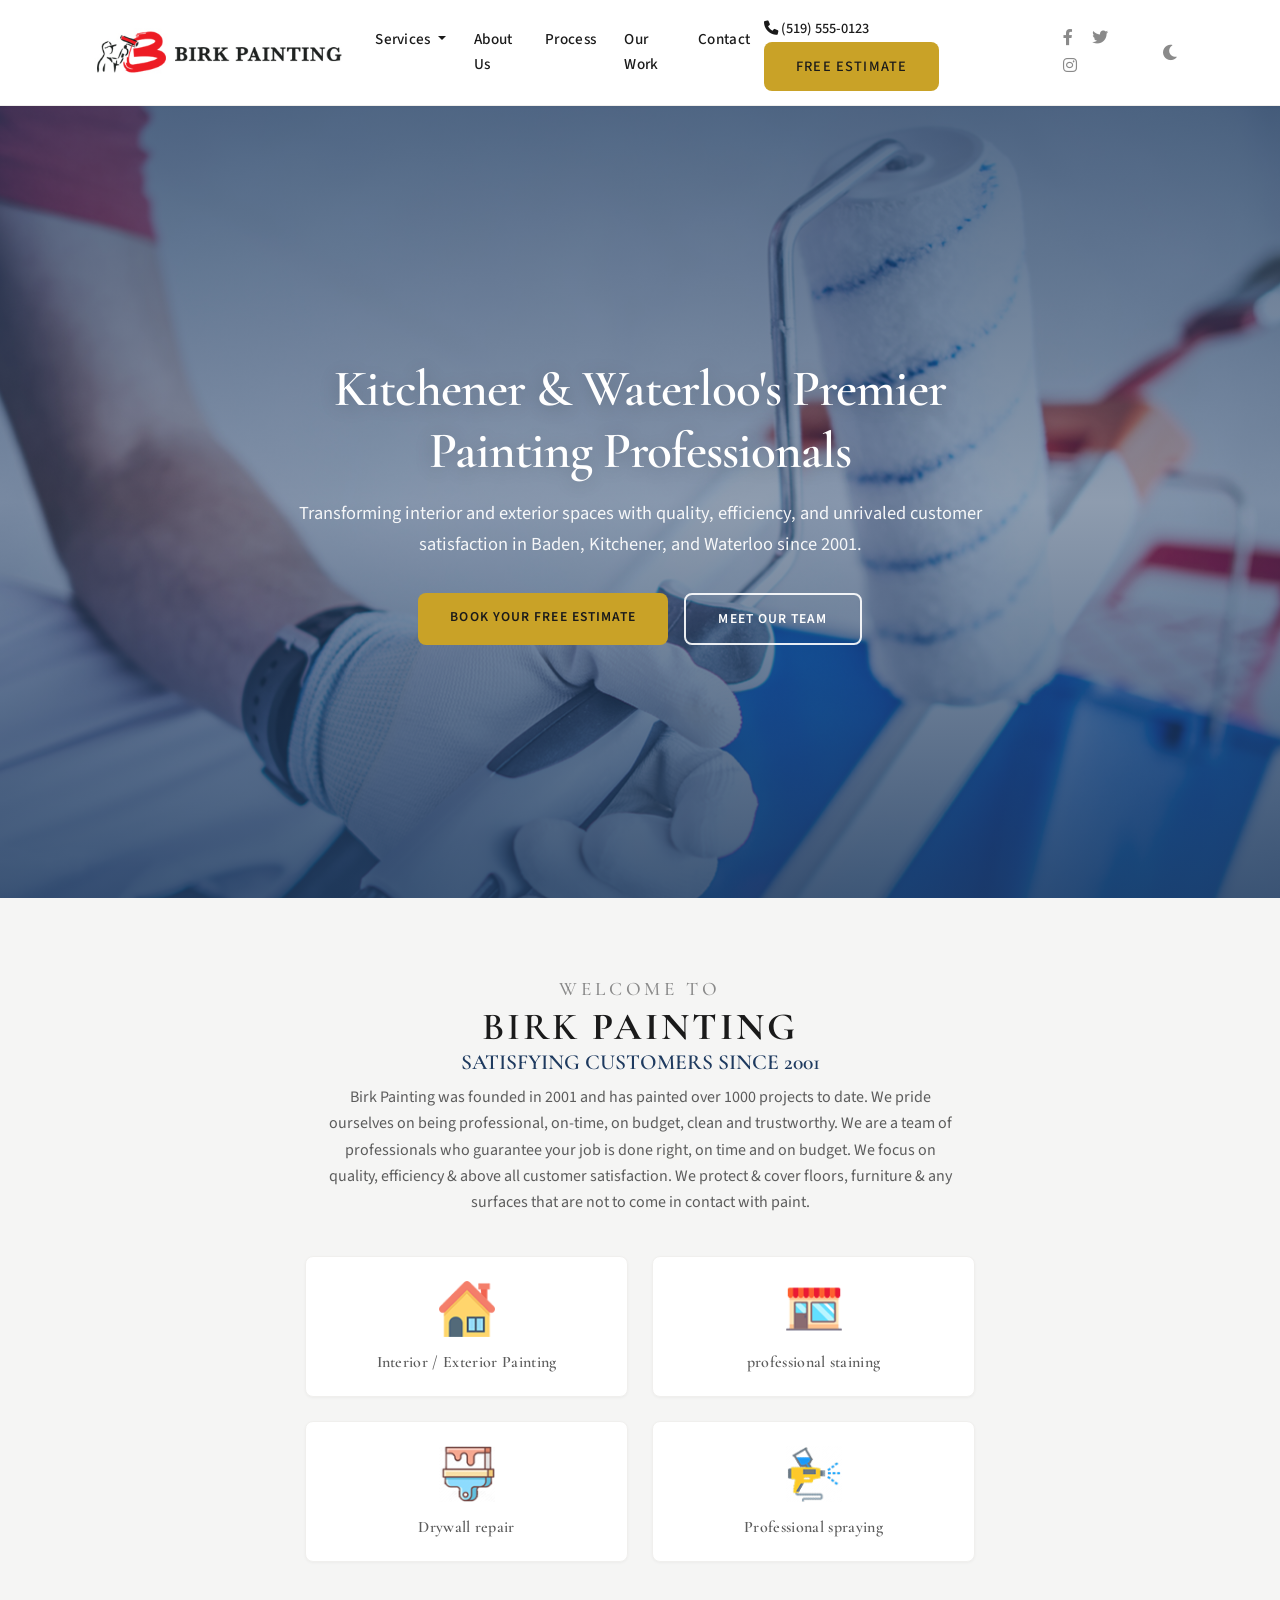
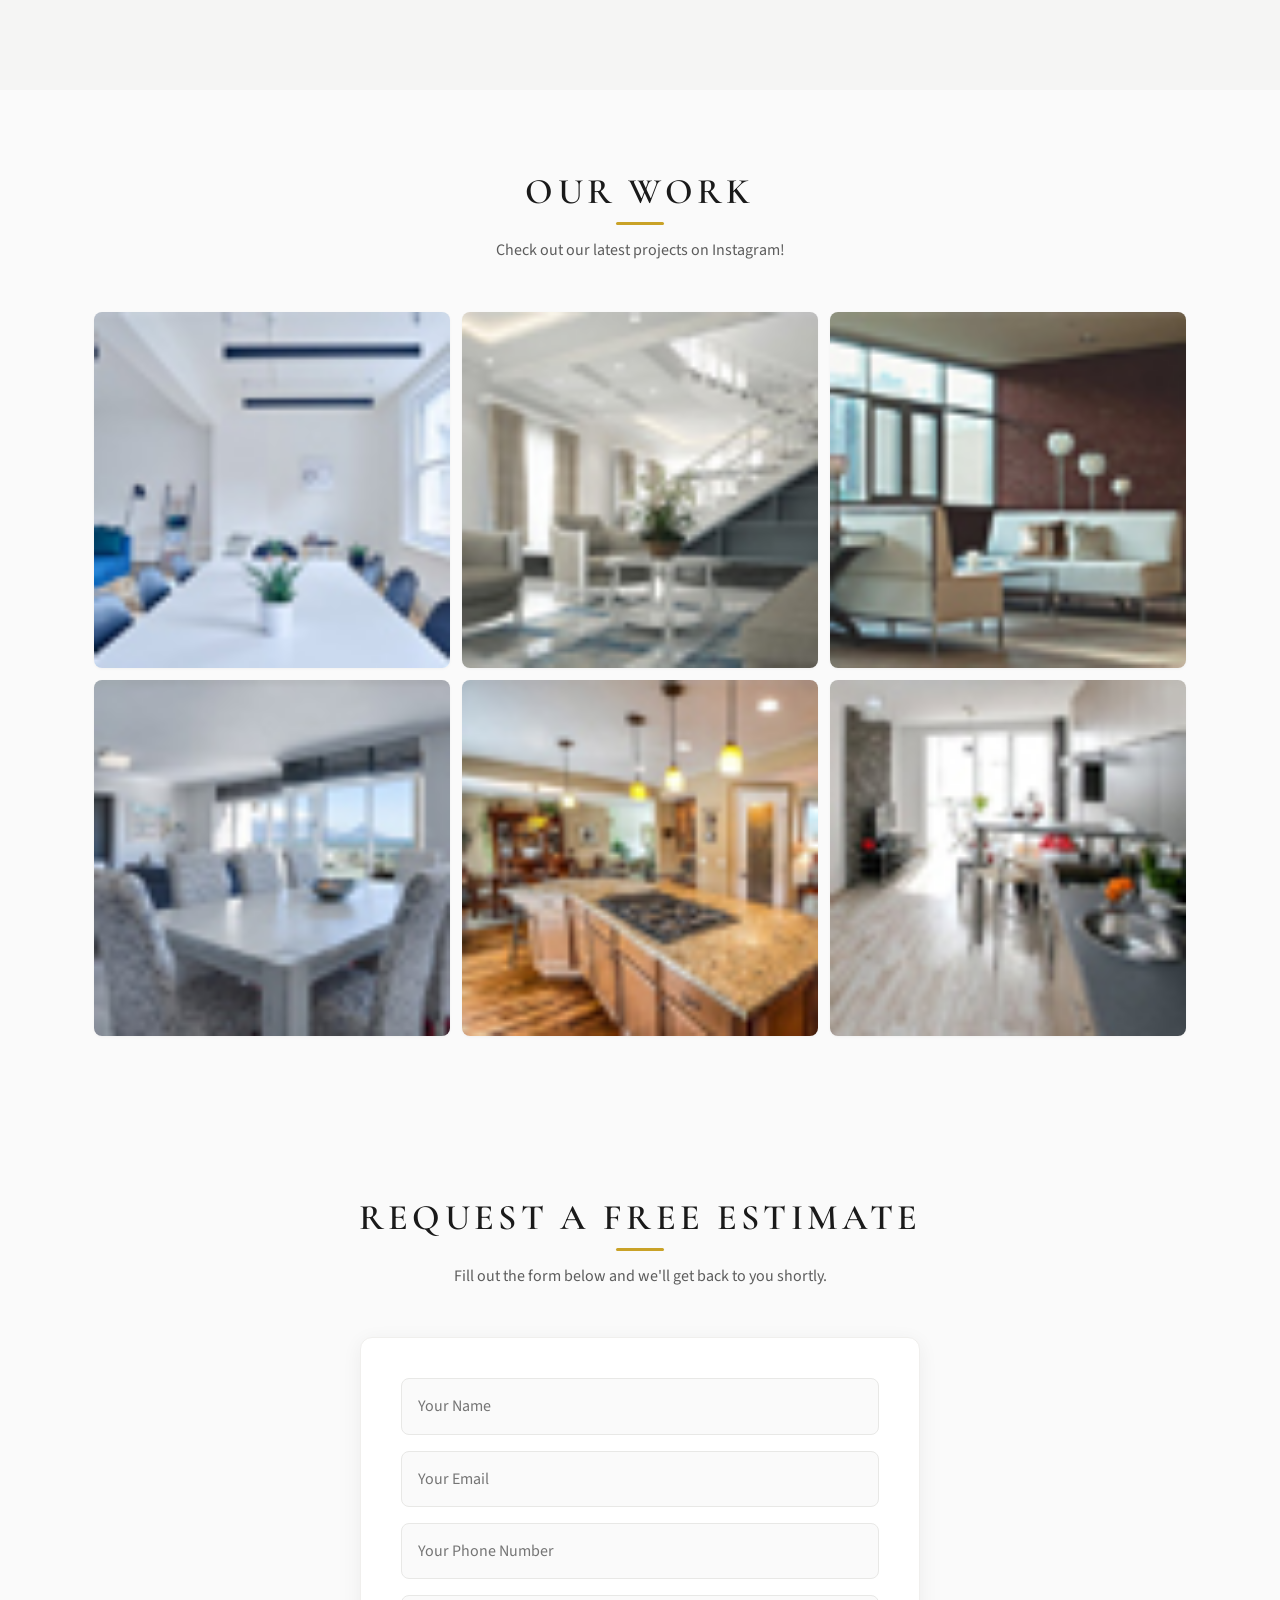
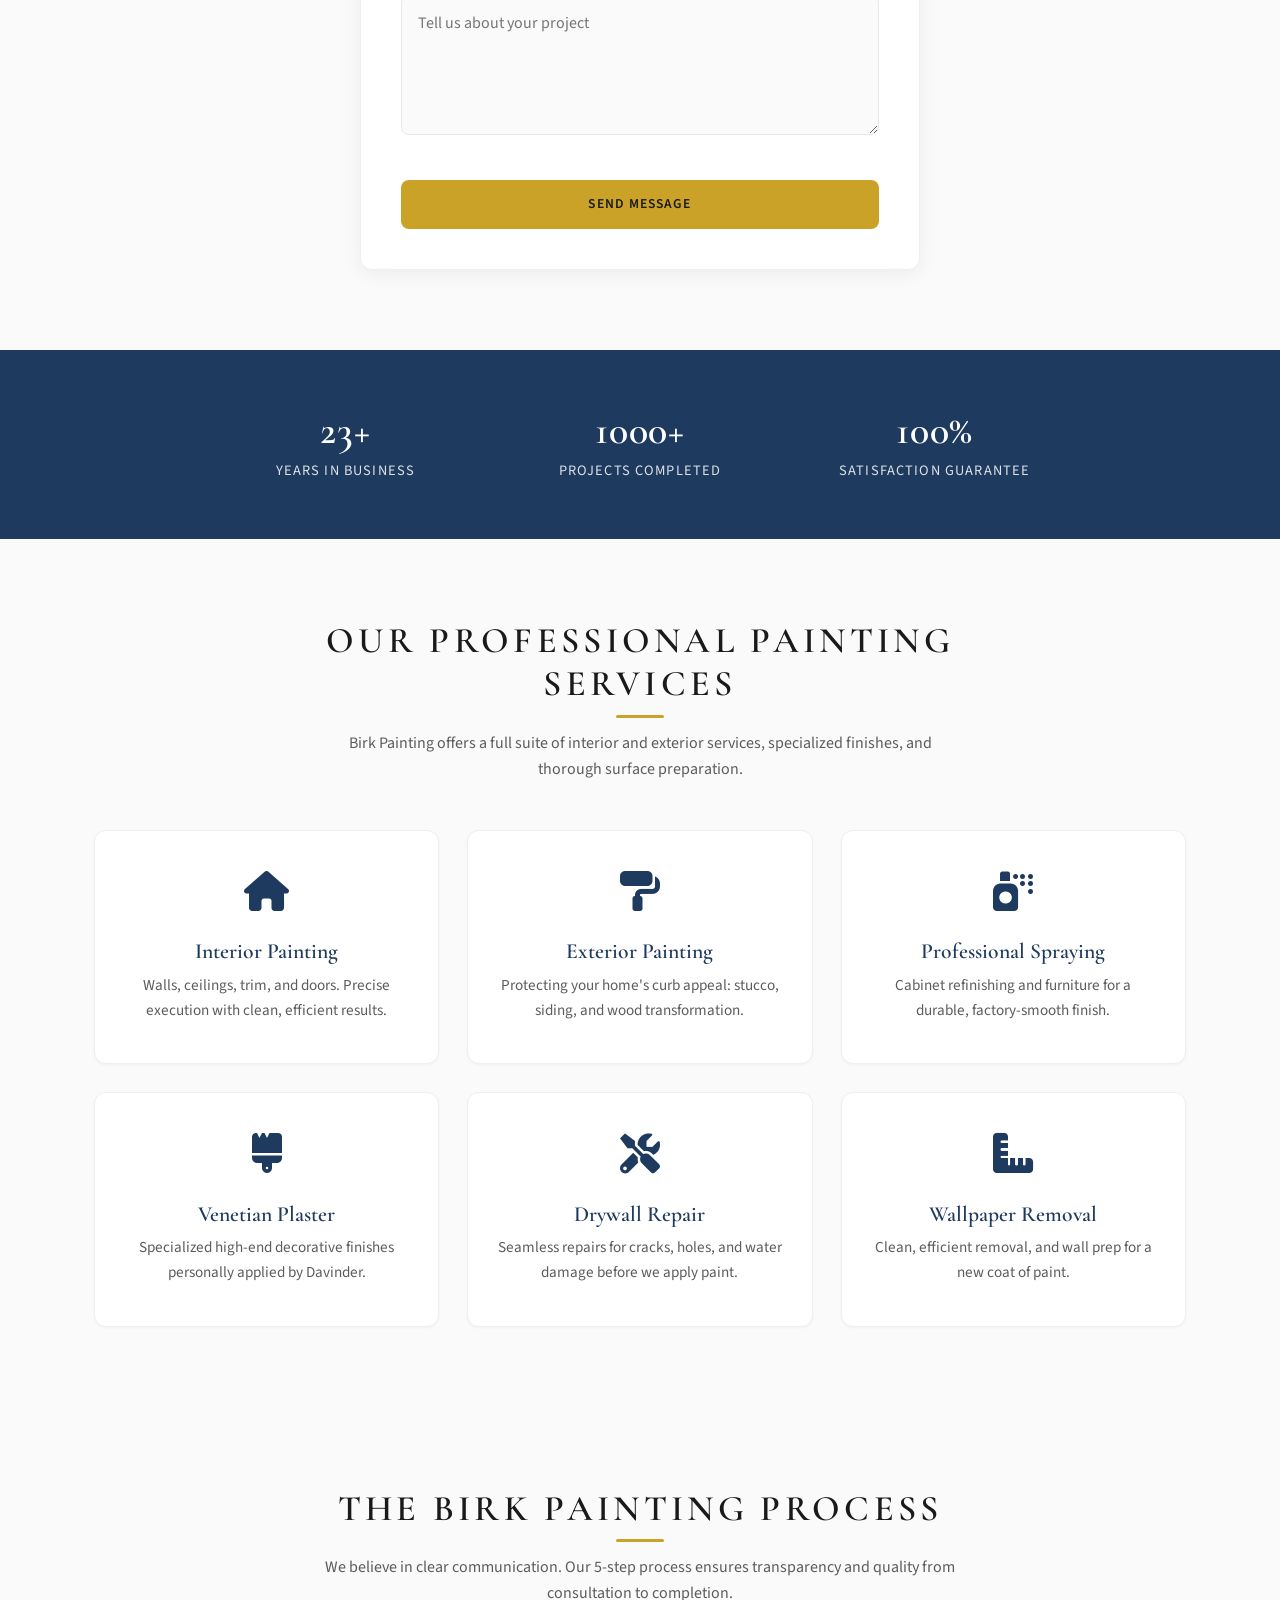
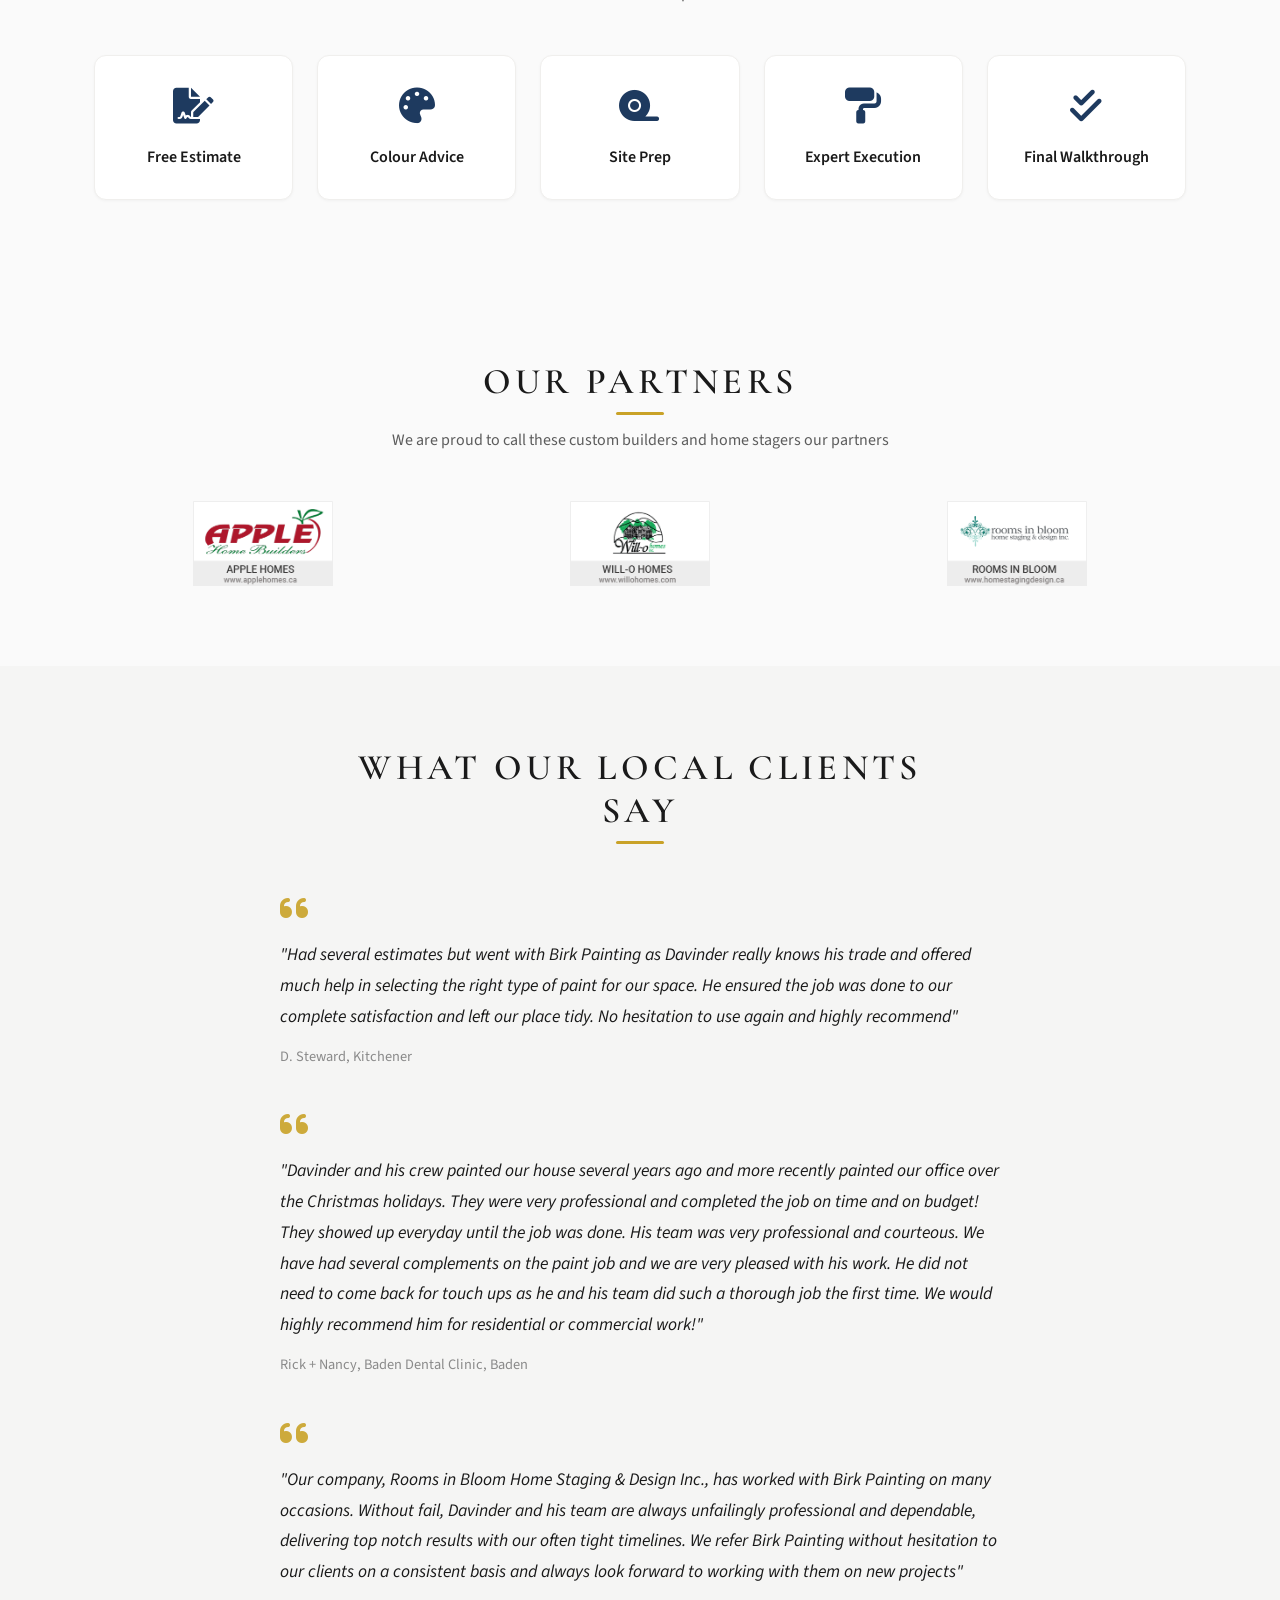
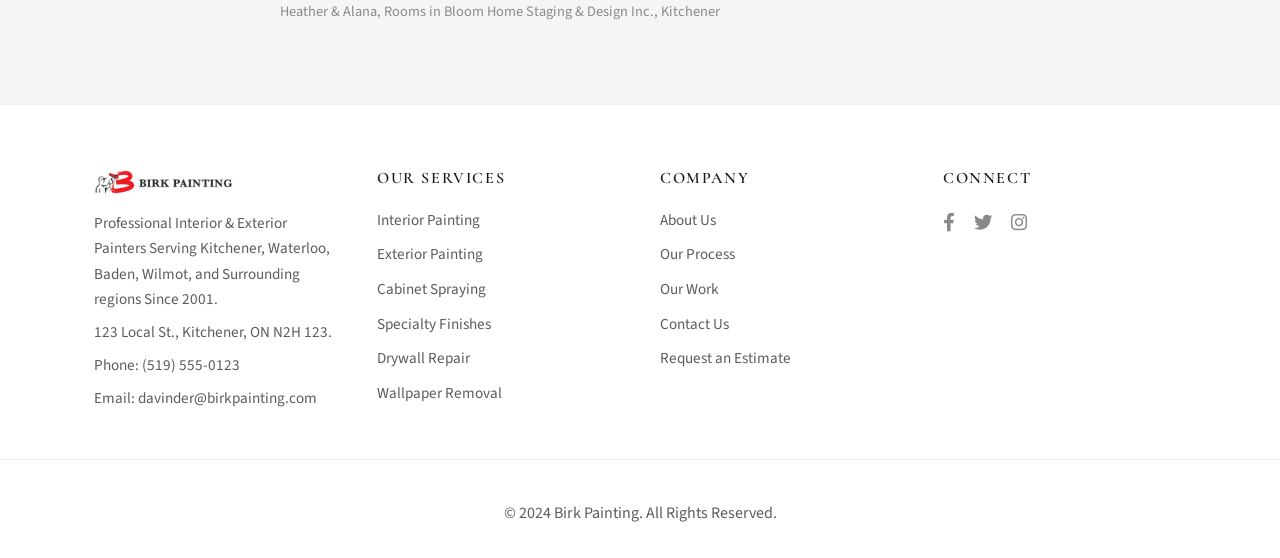
==== commit d10fda8c: "Updated cursor and animated transition" ====
--- a/index.html
+++ b/index.html
@@ -13,39 +13,22 @@
     <meta property="og:type" content="website">
 
     <title>Birk Painting | Professional Kitchener & Waterloo Painters Since 2001</title>
+    <link rel="preconnect" href="https://fonts.googleapis.com">
+    <link rel="preconnect" href="https://fonts.gstatic.com" crossorigin>
+    <link href="https://fonts.googleapis.com/css2?family=Cormorant+Garamond:ital,wght@0,500;0,600;1,500&family=Source+Sans+3:ital,wght@0,400;0,500;0,600;0,700;1,400&display=swap" rel="stylesheet">
     <link rel="stylesheet" href="https://stackpath.bootstrapcdn.com/bootstrap/4.5.2/css/bootstrap.min.css">
-    <link rel="stylesheet" href="style.css?v=1.9">
+    <link rel="stylesheet" href="style.css?v=2">
     <link href="https://cdnjs.cloudflare.com/ajax/libs/font-awesome/6.0.0/css/all.min.css" rel="stylesheet">
     <script src="https://www.google.com/recaptcha/api.js" async defer></script>
-    <style>
-        /* HOTFIX: IMMEDIATE, HIGH-PRIORITY STYLES TO CORRECT ICON AND LOGO SIZES */
-
-        /* Force larger icons in the Services section */
-        #services .service-icon i {
-            font-size: 4rem !important; /* 4rem is a significant, visible increase */
-            margin-bottom: 25px !important;
-        }
-
-        /* Force larger icons in the Process section */
-        #process .process-icon i {
-            font-size: 4rem !important;
-            margin-bottom: 25px !important;
-        }
-
-        /* Ensure partner logos are visible and not greyscaled */
-        .partners-grid .partner-item img {
-            filter: none !important;
-            opacity: 1 !important;
-            max-width: 150px; /* You can adjust this value as needed */
-            height: auto;
-        }
-    </style>
 </head>
 <body>
+    <!-- Custom cursor (hidden on touch devices via JS) -->
+    <div class="cursor cursor-dot" aria-hidden="true"></div>
+    <div class="cursor cursor-ring" aria-hidden="true"></div>
 
     <nav class="navbar navbar-expand-lg sticky-top">
         <div class="container">
-            <a class="navbar-brand" href="#hero"><img src="archive/images/logo.jpg" alt="Birk Painting" style="height: 50px;"></a>
+            <a class="navbar-brand" href="#hero"><img src="archive/images/logo.jpg" alt="Birk Painting"></a>
             <button class="navbar-toggler" type="button" data-toggle="collapse" data-target="#navbarNavDropdown" aria-controls="navbarNavDropdown" aria-expanded="false" aria-label="Toggle navigation">
                 <span class="navbar-toggler-icon"></span>
             </button>
@@ -86,10 +69,10 @@
         </div>
     </nav>
 
-    <section id="hero" class="hero">
+    <section id="hero" class="hero hero--animate">
         <div class="hero-content">
-            <h1>Kitchener & Waterloo's Premier Painting Professionals</h1>
-            <p>Transforming interior and exterior spaces with quality, efficiency, and unrivaled customer satisfaction in Baden, Kitchener, and Waterloo since 2001.</p>
+            <h1 class="hero-title">Kitchener & Waterloo's Premier Painting Professionals</h1>
+            <p class="hero-subtitle">Transforming interior and exterior spaces with quality, efficiency, and unrivaled customer satisfaction in Baden, Kitchener, and Waterloo since 2001.</p>
             <div class="hero-buttons">
                 <a href="#contact" class="btn btn-gold">Book Your Free Estimate</a>
                 <a href="#about" class="btn btn-green">Meet Our Team</a>
@@ -97,7 +80,7 @@
         </div>
     </section>
 
-    <section id="about" class="services">
+    <section id="about" class="services section-alt">
         <div class="container">
             <div class="section-header">
 				<div class="title">
@@ -136,7 +119,7 @@
             <div class="instagram-grid">
                 <a href="https://www.instagram.com/birkpaintingkw/" target="_blank"><img src="archive/images/insta01.jpg" alt="Birk Painting Instagram"></a>
                 <a href="https://www.instagram.com/birkpaintingkw/" target="_blank"><img src="archive/images/insta02.jpg" alt="Birk Painting Instagram"></a>
-                <a href="https://www.instagram.com/birkpaintingkw/!" target="_blank"><img src="archive/images/insta03.jpg" alt="Birk Painting Instagram"></a>
+                <a href="https://www.instagram.com/birkpaintingkw/" target="_blank"><img src="archive/images/insta03.jpg" alt="Birk Painting Instagram"></a>
                 <a href="https://www.instagram.com/birkpaintingkw/" target="_blank"><img src="archive/images/insta04.jpg" alt="Birk Painting Instagram"></a>
                 <a href="https://www.instagram.com/birkpaintingkw/" target="_blank"><img src="archive/images/insta05.jpg" alt="Birk Painting Instagram"></a>
                 <a href="https://www.instagram.com/birkpaintingkw/" target="_blank"><img src="archive/images/insta06.jpg" alt="Birk Painting Instagram"></a>
@@ -282,23 +265,27 @@
         </div>
     </section>
 
-    <section class="testimonials">
-        <div class="container">
-            <div class="section-header">
+    <section class="testimonials section-alt" id="testimonials">
+        <div class="container">
+            <div class="section-header testimonials-header">
                 <h2>What Our Local Clients Say</h2>
             </div>
             <div class="quote-slider">
-                <i class="fas fa-quote-left quote-icon"></i>
-                <p class="quote-text">"Had several estimates but went with Birk Painting as Davinder really knows his trade and offered much help in selecting the right type of paint for our space. He ensured the job was done to our complete satisfaction and left our place tidy. No hesitation to use again and highly recommend"</p>
-                <p class="quote-author">D. Steward, Kitchener</p>
-
-                <i class="fas fa-quote-left quote-icon"></i>
-                <p class="quote-text">"Davinder and his crew painted our house several years ago and more recently painted our office over the Christmas holidays. They were very professional and completed the job on time and on budget! They showed up everyday until the job was done. His team was very professional and courteous. We have had several complements on the paint job and we are very pleased with his work. He did not need to come back for touch ups as he and his team did such a thorough job the first time. We would highly recommend him for residential or commercial work!"</p>
-                <p class="quote-author">Rick + Nancy, Baden Dental Clinic, Baden</p>
-
-                <i class="fas fa-quote-left quote-icon"></i>
-                <p class="quote-text">"Our company, Rooms in Bloom Home Staging & Design Inc., has worked with Birk Painting on many occasions. Without fail, Davinder and his team are always unfailingly professional and dependable, delivering top notch results with our often tight timelines. We refer Birk Painting without hesitation to our clients on a consistent basis and always look forward to working with them on new projects"</p>
-                <p class="quote-author">Heather & Alana, Rooms in Bloom Home Staging & Design Inc., Kitchener</p>
+                <div class="quote-item">
+                    <i class="fas fa-quote-left quote-icon"></i>
+                    <p class="quote-text">"Had several estimates but went with Birk Painting as Davinder really knows his trade and offered much help in selecting the right type of paint for our space. He ensured the job was done to our complete satisfaction and left our place tidy. No hesitation to use again and highly recommend"</p>
+                    <p class="quote-author">D. Steward, Kitchener</p>
+                </div>
+                <div class="quote-item">
+                    <i class="fas fa-quote-left quote-icon"></i>
+                    <p class="quote-text">"Davinder and his crew painted our house several years ago and more recently painted our office over the Christmas holidays. They were very professional and completed the job on time and on budget! They showed up everyday until the job was done. His team was very professional and courteous. We have had several complements on the paint job and we are very pleased with his work. He did not need to come back for touch ups as he and his team did such a thorough job the first time. We would highly recommend him for residential or commercial work!"</p>
+                    <p class="quote-author">Rick + Nancy, Baden Dental Clinic, Baden</p>
+                </div>
+                <div class="quote-item">
+                    <i class="fas fa-quote-left quote-icon"></i>
+                    <p class="quote-text">"Our company, Rooms in Bloom Home Staging & Design Inc., has worked with Birk Painting on many occasions. Without fail, Davinder and his team are always unfailingly professional and dependable, delivering top notch results with our often tight timelines. We refer Birk Painting without hesitation to our clients on a consistent basis and always look forward to working with them on new projects"</p>
+                    <p class="quote-author">Heather & Alana, Rooms in Bloom Home Staging & Design Inc., Kitchener</p>
+                </div>
             </div>
         </div>
     </section>
@@ -376,6 +363,71 @@
         window.addEventListener('DOMContentLoaded', () => {
             setTheme(getTheme());
         });
+
+        // ----- Custom cursor: smooth, transitive follow -----
+        const cursorDot = document.querySelector('.cursor-dot');
+        const cursorRing = document.querySelector('.cursor-ring');
+        const prefersReducedMotion = window.matchMedia('(prefers-reduced-motion: reduce)').matches;
+
+        function initCursor() {
+            if (!cursorDot || !cursorRing || prefersReducedMotion) return;
+            let x = 0, y = 0;
+            let ringX = 0, ringY = 0;
+            let visible = false;
+
+            document.body.classList.add('cursor-custom');
+
+            function tick() {
+                ringX += (x - ringX) * 0.18;
+                ringY += (y - ringY) * 0.18;
+                cursorDot.style.transform = `translate(${x}px, ${y}px)`;
+                cursorRing.style.transform = `translate(${ringX}px, ${ringY}px)`;
+                requestAnimationFrame(tick);
+            }
+            requestAnimationFrame(tick);
+
+            document.addEventListener('mousemove', (e) => {
+                x = e.clientX;
+                y = e.clientY;
+                if (!visible) {
+                    visible = true;
+                    cursorDot.classList.add('cursor--visible');
+                    cursorRing.classList.add('cursor--visible');
+                }
+            });
+
+            document.addEventListener('mouseleave', () => {
+                cursorDot.classList.remove('cursor--visible');
+                cursorRing.classList.remove('cursor--visible');
+                visible = false;
+            });
+
+            // Slightly enlarge over clickable elements
+            const hoverables = document.querySelectorAll('a, button, [role="button"], .btn, input, textarea');
+            hoverables.forEach(el => {
+                el.addEventListener('mouseenter', () => cursorRing.classList.add('cursor--hover'));
+                el.addEventListener('mouseleave', () => cursorRing.classList.remove('cursor--hover'));
+            });
+        }
+
+        // Only enable custom cursor for pointer devices (not touch)
+        if (window.matchMedia('(pointer: fine)').matches) {
+            initCursor();
+        }
+
+        // ----- Testimonials: animate when section enters viewport -----
+        const testimonialsSection = document.getElementById('testimonials');
+        if (testimonialsSection && !window.matchMedia('(prefers-reduced-motion: reduce)').matches) {
+            const observer = new IntersectionObserver((entries) => {
+                entries.forEach((entry) => {
+                    if (entry.isIntersecting) {
+                        entry.target.classList.add('testimonials--visible');
+                        observer.unobserve(entry.target);
+                    }
+                });
+            }, { rootMargin: '0px 0px -60px 0px', threshold: 0.1 });
+            observer.observe(testimonialsSection);
+        }
     </script>
     <script src="https://code.jquery.com/jquery-3.5.1.slim.min.js"></script>
     <script src="https://cdn.jsdelivr.net/npm/popper.js@1.16.1/dist/umd/popper.min.js"></script>
--- a/style.css
+++ b/style.css
@@ -1,377 +1,765 @@
+/* ============================================
+   Birk Painting – Elegant & Professional
+   ============================================ */
+
+/* ----- CSS Variables ----- */
 :root {
-    --bg-main: #ffffff;
-    --bg-card: #f8f9fa;
-    --text-primary: #212529;
-    --text-secondary: #555555;
-    --primary-color: #003366;
-    --secondary-color: #ffcc00;
-    --border-color: #dee2e6;
-    --hero-overlay: rgba(0, 51, 102, 0.7);
+    --bg-main: #fafafa;
+    --bg-card: #ffffff;
+    --bg-alt: #f5f5f4;
+    --text-primary: #1a1a1a;
+    --text-secondary: #5c5c5c;
+    --text-muted: #8a8a8a;
+    --primary: #1e3a5f;
+    --primary-soft: #2d4a6f;
+    --accent: #c9a227;
+    --accent-hover: #b8921f;
+    --border-color: #e8e8e6;
+    --border-light: #f0efed;
+    --hero-overlay: linear-gradient(180deg, rgba(30, 58, 95, 0.75) 0%, rgba(30, 58, 95, 0.5) 50%, rgba(30, 58, 95, 0.85) 100%);
+    --shadow-sm: 0 1px 3px rgba(0, 0, 0, 0.04);
+    --shadow-md: 0 4px 20px rgba(0, 0, 0, 0.06);
+    --shadow-lg: 0 12px 40px rgba(0, 0, 0, 0.08);
+    --radius: 8px;
+    --radius-lg: 12px;
+    --transition: 0.25s ease;
 }
 
 [data-theme="dark"] {
-    --bg-main: #121212;
-    --bg-card: #1e1e1e;
-    --text-primary: #f8f9fa;
-    --text-secondary: #adb5bd;
-    --primary-color: #5599d4;
-    --secondary-color: #ffc107;
-    --border-color: #495057;
-    --hero-overlay: rgba(0, 0, 0, 0.6);
-}
-
+    --bg-main: #0f0f0f;
+    --bg-card: #1a1a1a;
+    --bg-alt: #141414;
+    --text-primary: #f2f2f2;
+    --text-secondary: #b0b0b0;
+    --text-muted: #7a7a7a;
+    --primary: #6b9ed4;
+    --primary-soft: #5a8bc4;
+    --accent: #d4af37;
+    --accent-hover: #e6c04a;
+    --border-color: #2a2a2a;
+    --border-light: #222;
+    --hero-overlay: linear-gradient(180deg, rgba(0, 0, 0, 0.7) 0%, rgba(0, 0, 0, 0.45) 50%, rgba(0, 0, 0, 0.8) 100%);
+    --shadow-sm: 0 1px 3px rgba(0, 0, 0, 0.2);
+    --shadow-md: 0 4px 20px rgba(0, 0, 0, 0.25);
+    --shadow-lg: 0 12px 40px rgba(0, 0, 0, 0.35);
+}
+
+/* ----- Custom cursor ----- */
+.cursor {
+    position: fixed;
+    top: 0;
+    left: 0;
+    width: 0;
+    height: 0;
+    pointer-events: none;
+    z-index: 9999;
+    opacity: 0;
+    transition: opacity 0.2s ease;
+}
+.cursor--visible { opacity: 1; }
+
+.cursor-dot {
+    width: 8px;
+    height: 8px;
+    margin: -4px 0 0 -4px;
+    background: var(--accent);
+    border-radius: 50%;
+    box-shadow: 0 0 0 1px rgba(255, 255, 255, 0.5);
+}
+.cursor-ring {
+    width: 36px;
+    height: 36px;
+    margin: -18px 0 0 -18px;
+    border: 1.5px solid var(--accent);
+    border-radius: 50%;
+    transition: width 0.2s ease, height 0.2s ease, margin 0.2s ease, border-color 0.2s ease, opacity 0.2s ease;
+}
+.cursor-ring.cursor--hover {
+    width: 48px;
+    height: 48px;
+    margin: -24px 0 0 -24px;
+    border-color: var(--primary);
+    opacity: 0.85;
+}
+body.cursor-custom,
+body.cursor-custom * {
+    cursor: none !important;
+}
+
+/* ----- Base & Typography ----- */
 body {
-    font-family: 'Open Sans', 'Helvetica Neue', Helvetica, Arial, sans-serif;
+    font-family: 'Source Sans 3', -apple-system, BlinkMacSystemFont, 'Segoe UI', sans-serif;
     margin: 0;
-    line-height: 1.6;
+    line-height: 1.65;
     color: var(--text-primary);
     background-color: var(--bg-main);
     scroll-behavior: smooth;
     transition: background-color 0.3s, color 0.3s;
+    font-size: 17px;
 }
 
 h1, h2, h3, h4, .brand-logo {
-    font-family: 'Segoe UI', Roboto, Helvetica, Arial, sans-serif;
-    font-weight: 700;
-    margin-bottom: 20px;
+    font-family: 'Cormorant Garamond', Georgia, serif;
+    font-weight: 600;
+    margin-bottom: 0;
     color: var(--text-primary);
-}
-
-h1 { font-size: 48px; }
-h2 { font-size: 30px; text-transform: uppercase; letter-spacing: 1px;}
-h3 { font-size: 22px; color: var(--primary-color); }
-h4 { font-size: 18px; color: var(--text-secondary); }
-p { font-size: 16px; margin-bottom: 20px; color: var(--text-secondary); }
+    line-height: 1.2;
+}
+
+h1 { font-size: clamp(2.25rem, 4vw, 3.5rem); letter-spacing: -0.02em; }
+h2 { font-size: clamp(1.75rem, 3vw, 2.25rem); text-transform: uppercase; letter-spacing: 0.12em; font-weight: 600; }
+h3 { font-size: 1.35rem; color: var(--primary); font-weight: 600; }
+h4 { font-size: 1.1rem; color: var(--text-secondary); font-weight: 600; }
+p {
+    font-size: 1rem;
+    margin-bottom: 1.15rem;
+    color: var(--text-secondary);
+}
 
 .container {
-    max-width: 1200px;
+    max-width: 1140px;
     margin: 0 auto;
-    padding: 0 20px;
-}
-
-/* =================================== */
-/*  DEFINITIVE NAVBAR FIX - HIGH PRIORITY */
-/* =================================== */
-.navbar-expand-lg .navbar-nav {
-    flex-direction: row;
-    list-style: none !important;
-}
-
-.navbar-nav .nav-item, .navbar-nav .nav-item li {
-    list-style: none !important;
-}
+    padding: 0 24px;
+}
+
+/* ----- Navbar ----- */
+.navbar-expand-lg .navbar-nav { flex-direction: row; list-style: none !important; }
+.navbar-nav .nav-item, .navbar-nav .nav-item li { list-style: none !important; }
 
 .navbar {
     background-color: var(--bg-card) !important;
-    box-shadow: 0 2px 10px rgba(0,0,0,0.1);
-    border-bottom: 1px solid var(--border-color);
-    padding-top: 1rem;
-    padding-bottom: 1rem;
+    box-shadow: var(--shadow-sm);
+    border-bottom: 1px solid var(--border-light);
+    padding: 0.85rem 0;
+    transition: box-shadow var(--transition);
 }
 
 .navbar .nav-link {
     color: var(--text-primary) !important;
-    font-weight: 600;
-    transition: color 0.3s;
-    margin: 0 10px;
-}
-
-.navbar .nav-link:hover {
-    color: var(--primary-color) !important;
-}
+    font-weight: 500;
+    font-size: 0.95rem;
+    letter-spacing: 0.02em;
+    transition: color var(--transition);
+    margin: 0 6px;
+}
+
+.navbar .nav-link:hover { color: var(--primary) !important; }
 
 .navbar .dropdown-menu {
     background-color: var(--bg-card);
-    border: 1px solid var(--border-color);
+    border: 1px solid var(--border-light);
+    border-radius: var(--radius);
+    box-shadow: var(--shadow-md);
+    padding: 0.5rem 0;
     list-style: none;
 }
 
 .navbar .dropdown-item {
     color: var(--text-primary) !important;
-    transition: background-color 0.2s, color 0.2s;
+    padding: 0.5rem 1.25rem;
+    font-size: 0.95rem;
+    transition: background-color 0.15s, color 0.15s;
     list-style: none;
 }
 
 .navbar .dropdown-item:hover {
-    background-color: var(--bg-main);
-    color: var(--primary-color) !important;
-}
-
-.navbar-toggler {
-    border-color: var(--border-color) !important;
-}
+    background-color: var(--bg-alt);
+    color: var(--primary) !important;
+}
+
+.navbar-toggler { border-color: var(--border-color) !important; border-radius: var(--radius); }
 
 .navbar-toggler-icon {
-    background-image: url("data:image/svg+xml,%3csvg xmlns='http://www.w3.org/2000/svg' viewBox='0 0 30 30'%3e%3cpath stroke='rgba(0, 0, 0, 0.55)' stroke-linecap='round' stroke-miterlimit='10' stroke-width='2' d='M4 7h22M4 15h22M4 23h22'/%3e%3c/svg%3e") !important;
+    background-image: url("data:image/svg+xml,%3csvg xmlns='http://www.w3.org/2000/svg' viewBox='0 0 30 30'%3e%3cpath stroke='rgba(0, 0, 0, 0.5)' stroke-linecap='round' stroke-miterlimit='10' stroke-width='1.8' d='M4 7h22M4 15h22M4 23h22'/%3e%3c/svg%3e") !important;
 }
 
 [data-theme="dark"] .navbar-toggler-icon {
-    background-image: url("data:image/svg+xml,%3csvg xmlns='http://www.w3.org/2000/svg' viewBox='0 0 30 30'%3e%3cpath stroke='rgba(255, 255, 255, 0.55)' stroke-linecap='round' stroke-miterlimit='10' stroke-width='2' d='M4 7h22M4 15h22M4 23h22'/%3e%3c/svg%3e") !important;
-}
+    background-image: url("data:image/svg+xml,%3csvg xmlns='http://www.w3.org/2000/svg' viewBox='0 0 30 30'%3e%3cpath stroke='rgba(255, 255, 255, 0.6)' stroke-linecap='round' stroke-miterlimit='10' stroke-width='1.8' d='M4 7h22M4 15h22M4 23h22'/%3e%3c/svg%3e") !important;
+}
+
+.navbar-brand img { height: 48px; display: block; }
 
 .header-contact-info a {
     color: var(--text-primary);
-    font-weight: 600;
+    font-weight: 500;
+    font-size: 0.9rem;
     text-decoration: none;
-    transition: color 0.3s;
-}
-.header-contact-info a:hover {
-    color: var(--primary-color);
-}
+    transition: color var(--transition);
+}
+.header-contact-info a:hover { color: var(--primary); }
 
 .social-media-icons a {
-    color: var(--primary-color);
-    margin: 0 10px;
-    font-size: 20px;
-}
-/* End of Navbar Styles */
-
+    color: var(--text-muted);
+    margin: 0 8px;
+    font-size: 1rem;
+    transition: color var(--transition);
+}
+.social-media-icons a:hover { color: var(--primary); }
+
+/* ----- Buttons ----- */
 .btn {
     display: inline-block;
     text-decoration: none;
     text-transform: uppercase;
-    font-weight: 700;
-    border-radius: 5px;
-    transition: all 0.3s ease;
+    font-weight: 600;
+    letter-spacing: 0.08em;
+    font-size: 0.85rem;
+    padding: 14px 32px;
+    border-radius: var(--radius);
+    transition: all var(--transition);
     cursor: pointer;
-    font-size: 18px;
-    padding: 15px 40px;
+    border: none;
 }
 
 .btn-gold {
-    background: var(--secondary-color);
-    color: #000 !important;
-}
-.btn-gold:hover { background: #e6b800; transform: translateY(-2px);}
+    background: var(--accent);
+    color: #1a1a1a !important;
+}
+.btn-gold:hover {
+    background: var(--accent-hover);
+    transform: translateY(-1px);
+    box-shadow: var(--shadow-md);
+}
 
 .btn-green {
-    background: #2ecc71;
+    background: transparent;
     color: #fff !important;
-}
-.btn-green:hover { background: #27ae60; transform: translateY(-2px);}
-
-.hero-buttons {
-    display: flex;
-    gap: 20px;
-    justify-content: center;
+    border: 2px solid rgba(255, 255, 255, 0.9);
+}
+.btn-green:hover {
+    background: rgba(255, 255, 255, 0.15);
+    border-color: #fff;
+    transform: translateY(-1px);
+}
+
+/* ----- Hero ----- */
+/* ----- Hero load animation ----- */
+@keyframes heroBannerReveal {
+    from {
+        opacity: 0.92;
+        transform: scale(1.04);
+    }
+    to {
+        opacity: 1;
+        transform: scale(1);
+    }
+}
+@keyframes heroContentUp {
+    from {
+        opacity: 0;
+        transform: translateY(24px);
+    }
+    to {
+        opacity: 1;
+        transform: translateY(0);
+    }
 }
 
 .hero {
-    background: linear-gradient(var(--hero-overlay), var(--hero-overlay)), url('archive/images/banner.jpg');
+    background: var(--hero-overlay), url('archive/images/banner.jpg');
     background-size: cover;
     background-position: center;
     color: #fff;
-    height: 85vh;
+    min-height: 88vh;
     display: flex;
     align-items: center;
     justify-content: center;
     text-align: center;
-}
-.hero-content h1, .hero-content p { color: #fff; }
-
-.services, .process, .portfolio-proof, .testimonials, .partners {
-    padding: 90px 0;
+    padding: 4rem 1.5rem;
+    position: relative;
+    overflow: hidden;
+}
+
+.hero.hero--animate {
+    animation: heroBannerReveal 1.6s cubic-bezier(0.22, 1, 0.36, 1) forwards;
+}
+.hero.hero--animate .hero-title {
+    opacity: 0;
+    animation: heroContentUp 0.85s cubic-bezier(0.22, 1, 0.36, 1) 0.2s forwards;
+}
+.hero.hero--animate .hero-subtitle {
+    opacity: 0;
+    animation: heroContentUp 0.85s cubic-bezier(0.22, 1, 0.36, 1) 0.38s forwards;
+}
+.hero.hero--animate .hero-buttons {
+    opacity: 0;
+    animation: heroContentUp 0.85s cubic-bezier(0.22, 1, 0.36, 1) 0.55s forwards;
+}
+
+.hero-content {
+    max-width: 720px;
+}
+
+.hero-content h1 {
+    color: #fff;
+    margin-bottom: 1rem;
+    text-shadow: 0 2px 20px rgba(0, 0, 0, 0.2);
+}
+
+.hero-content p {
+    color: rgba(255, 255, 255, 0.92);
+    font-size: 1.15rem;
+    margin-bottom: 2rem;
+    line-height: 1.7;
+}
+
+.hero-buttons {
+    display: flex;
+    flex-wrap: wrap;
+    gap: 1rem;
+    justify-content: center;
+}
+
+/* ----- Section common ----- */
+.services, .process, .portfolio-proof, .testimonials, .partners, .section-alt {
+    padding: 5rem 0;
     background-color: var(--bg-main);
-    border-bottom: 1px solid var(--border-color);
-}
-.services:last-of-type, .partners:last-of-type, .process:last-of-type { border-bottom: none; }
-
-.section-header p {
-    color: var(--text-secondary);
-}
-
+}
+
+.section-alt { background-color: var(--bg-alt); }
+
+.section-header {
+    text-align: center;
+    max-width: 640px;
+    margin: 0 auto 3rem;
+}
+
+.section-header .title h1 {
+    font-size: clamp(1.75rem, 3vw, 2.5rem);
+    text-transform: uppercase;
+    letter-spacing: 0.08em;
+}
+.section-header .title h1 span {
+    display: block;
+    font-size: 0.5em;
+    font-weight: 500;
+    letter-spacing: 0.2em;
+    color: var(--text-muted);
+    margin-bottom: 0.15em;
+}
+
+.section-header h2 {
+    margin-bottom: 0.75rem;
+    position: relative;
+    padding-bottom: 0.75rem;
+}
+.section-header h2::after {
+    content: '';
+    position: absolute;
+    bottom: 0;
+    left: 50%;
+    transform: translateX(-50%);
+    width: 48px;
+    height: 3px;
+    background: var(--accent);
+    border-radius: 2px;
+}
+
+.section-header h3 { margin-bottom: 0.5rem; }
+.section-header p { margin-bottom: 0; color: var(--text-secondary); }
+
+/* ----- About / Welcome ----- */
+.welcome-content-box {
+    margin-top: 2.5rem;
+    display: flex;
+    flex-wrap: wrap;
+    gap: 1.5rem;
+}
+
+.welcome-box {
+    flex: 1 1 220px;
+    text-align: center;
+    padding: 1.5rem 1rem;
+    background: var(--bg-card);
+    border-radius: var(--radius);
+    border: 1px solid var(--border-light);
+    box-shadow: var(--shadow-sm);
+    transition: box-shadow var(--transition), transform var(--transition);
+}
+.welcome-box:hover {
+    box-shadow: var(--shadow-md);
+    transform: translateY(-2px);
+}
+
+.houseIcon {
+    margin-bottom: 1rem;
+}
+.houseIcon img {
+    width: 56px;
+    height: auto;
+    opacity: 0.9;
+}
+
+.welcome-box h4 {
+    margin: 0;
+    font-size: 1rem;
+    text-transform: none;
+    letter-spacing: 0.02em;
+}
+
+/* ----- Trust bar / Stats ----- */
+.trust-bar {
+    background: var(--primary);
+    color: #fff;
+    padding: 3.5rem 0;
+}
+
+.stats-grid {
+    display: grid;
+    grid-template-columns: repeat(3, 1fr);
+    gap: 2rem;
+    text-align: center;
+    max-width: 900px;
+    margin: 0 auto;
+}
+
+.stat-item h3 {
+    font-size: 2.5rem;
+    font-weight: 600;
+    color: #fff;
+    margin: 0 0 0.35rem;
+    letter-spacing: 0.02em;
+}
+
+.stat-item p {
+    margin: 0;
+    font-size: 0.9rem;
+    color: rgba(255, 255, 255, 0.85);
+    text-transform: uppercase;
+    letter-spacing: 0.08em;
+}
+
+@media (max-width: 768px) {
+    .stats-grid { grid-template-columns: 1fr; gap: 2rem; }
+}
+
+/* ----- Services ----- */
 .service-grid {
     display: grid;
     grid-template-columns: repeat(auto-fit, minmax(300px, 1fr));
-    gap: 30px;
-    margin-top: 40px;
+    gap: 1.75rem;
+    margin-top: 0;
 }
 
 .service-card {
     background: var(--bg-card);
-    border: 1px solid var(--border-color);
-    border-radius: 10px;
+    border: 1px solid var(--border-light);
+    border-radius: var(--radius-lg);
     overflow: hidden;
-    box-shadow: 0 5px 25px rgba(0,0,0,0.07);
-    transition: all 0.3s ease;
+    box-shadow: var(--shadow-sm);
+    transition: all var(--transition);
     text-align: center;
-    padding: 40px 30px;
-}
-
-.service-card:hover { transform: translateY(-10px); box-shadow: 0 10px 40px rgba(0,0,0,0.12); }
+    padding: 2.5rem 1.75rem;
+}
+
+.service-card:hover {
+    transform: translateY(-4px);
+    box-shadow: var(--shadow-lg);
+    border-color: var(--border-color);
+}
 
 .service-icon {
-    margin-bottom: 30px !important;
-    color: var(--primary-color) !important;
-}
-
+    margin-bottom: 1.5rem !important;
+    color: var(--primary) !important;
+}
+.service-icon i {
+    font-size: 2.5rem !important;
+}
+
+.service-card .card-content h3 { margin-bottom: 0.5rem; }
+.service-card .card-content p { margin-bottom: 0; font-size: 0.95rem; }
+
+/* ----- Process ----- */
 .process-grid {
     display: grid;
-    grid-template-columns: repeat(auto-fit, minmax(200px, 1fr));
-    gap: 40px;
-    text-align: center;
-    margin-top: 60px;
+    grid-template-columns: repeat(auto-fit, minmax(160px, 1fr));
+    gap: 1.5rem;
+    margin-top: 0;
 }
 
 .process-item {
     background: var(--bg-card);
-    padding: 30px;
-    border-radius: 10px;
-    box-shadow: 0 5px 25px rgba(0,0,0,0.07);
-    transition: all 0.3s ease;
-}
-
-.process-item:hover { transform: translateY(-10px); box-shadow: 0 10px 40px rgba(0,0,0,0.12); }
+    padding: 2rem 1.25rem;
+    border-radius: var(--radius-lg);
+    border: 1px solid var(--border-light);
+    box-shadow: var(--shadow-sm);
+    transition: all var(--transition);
+    text-align: center;
+}
+
+.process-item:hover {
+    transform: translateY(-4px);
+    box-shadow: var(--shadow-lg);
+}
 
 .process-icon {
-    margin-bottom: 20px !important;
-    color: var(--primary-color) !important;
+    margin-bottom: 1.25rem !important;
+    color: var(--primary) !important;
+}
+.process-icon i {
+    font-size: 2.25rem !important;
 }
 
 .process-item h4 {
-    font-size: 18px;
+    font-size: 1rem;
     color: var(--text-primary);
-    margin-top: 20px;
-}
-
-.partners-grid {
+    margin: 0;
+    font-family: 'Source Sans 3', sans-serif;
+    font-weight: 600;
+}
+
+/* ----- Our Work / Instagram ----- */
+.proof-wrap { margin-top: 0; }
+
+.instagram-grid {
     display: grid;
-    grid-template-columns: repeat(auto-fit, minmax(250px, 1fr));
-    gap: 40px;
-    align-items: center;
-    margin-top: 40px;
-}
-
-.partner-item {
-    text-align: center;
-}
-
-.partner-item img {
-    max-width: 100%;
-    height: auto;
-    filter: grayscale(100%);
-    opacity: 0.6;
-    transition: all 0.3s ease;
-}
-
-.partner-item img:hover {
-    filter: grayscale(0%);
-    opacity: 1;
-}
-
+    grid-template-columns: repeat(3, 1fr);
+    gap: 0.75rem;
+    margin-top: 0;
+}
+
+.instagram-grid a {
+    display: block;
+    aspect-ratio: 1;
+    overflow: hidden;
+    border-radius: var(--radius);
+    box-shadow: var(--shadow-sm);
+    transition: transform var(--transition), box-shadow var(--transition);
+}
+.instagram-grid a:hover {
+    transform: scale(1.02);
+    box-shadow: var(--shadow-md);
+}
+
+.instagram-grid img {
+    width: 100%;
+    height: 100%;
+    object-fit: cover;
+    display: block;
+}
+
+@media (max-width: 768px) {
+    .instagram-grid { grid-template-columns: repeat(2, 1fr); }
+}
+
+/* ----- Contact form ----- */
 .contact-form {
     background: var(--bg-card);
-    border: 1px solid var(--border-color);
-    max-width: 800px;
-    margin: 40px auto 0;
-    padding: 40px;
-    border-radius: 10px;
-    box-shadow: 0 10px 40px rgba(0,0,0,0.1);
-}
-.contact-form input, .contact-form textarea {
+    border: 1px solid var(--border-light);
+    max-width: 560px;
+    margin: 0 auto;
+    padding: 2.5rem;
+    border-radius: var(--radius-lg);
+    box-shadow: var(--shadow-md);
+}
+
+.contact-form input,
+.contact-form textarea {
     background-color: var(--bg-main);
     color: var(--text-primary);
     border: 1px solid var(--border-color);
     width: 100%;
-    padding: 15px;
-    margin-bottom: 20px;
-    border-radius: 5px;
-    font-size: 16px;
+    padding: 14px 16px;
+    margin-bottom: 1rem;
+    border-radius: var(--radius);
+    font-size: 1rem;
+    font-family: inherit;
     box-sizing: border-box;
-}
-
-.contact-form textarea {
-    height: 150px;
-    resize: vertical;
-}
+    transition: border-color var(--transition), box-shadow var(--transition);
+}
+.contact-form input:focus,
+.contact-form textarea:focus {
+    outline: none;
+    border-color: var(--primary);
+    box-shadow: 0 0 0 3px rgba(30, 58, 95, 0.12);
+}
+
+.contact-form textarea { height: 140px; resize: vertical; min-height: 120px; }
+
+.contact-form .g-recaptcha { margin: 1rem 0 1.25rem; }
 
 .contact-form .btn-gold {
     width: 100%;
-    border: none;
-    font-size: 18px;
+    padding: 14px;
+    font-size: 0.85rem;
+}
+
+/* ----- Partners ----- */
+.partners-grid {
+    display: grid;
+    grid-template-columns: repeat(auto-fit, minmax(200px, 1fr));
+    gap: 2.5rem;
+    align-items: center;
+    margin-top: 0;
+}
+
+.partner-item {
+    text-align: center;
+}
+
+.partner-item img {
+    max-width: 140px;
+    height: auto;
+    filter: none !important;
+    opacity: 1 !important;
+    transition: opacity var(--transition);
+}
+.partner-item img:hover { opacity: 0.85; }
+
+/* ----- Testimonials ----- */
+@keyframes testimonialReveal {
+    from {
+        opacity: 0;
+        transform: translateY(24px);
+    }
+    to {
+        opacity: 1;
+        transform: translateY(0);
+    }
+}
+@keyframes testimonialHeaderReveal {
+    from {
+        opacity: 0;
+        transform: translateY(16px);
+    }
+    to {
+        opacity: 1;
+        transform: translateY(0);
+    }
+}
+
+@media (prefers-reduced-motion: no-preference) {
+    .testimonials .testimonials-header {
+        opacity: 0;
+        transform: translateY(16px);
+    }
+    .testimonials.testimonials--visible .testimonials-header {
+        animation: testimonialHeaderReveal 0.7s cubic-bezier(0.22, 1, 0.36, 1) forwards;
+    }
+
+    .testimonials .quote-item {
+        opacity: 0;
+        transform: translateY(24px);
+    }
+    .testimonials.testimonials--visible .quote-item {
+        animation: testimonialReveal 0.7s cubic-bezier(0.22, 1, 0.36, 1) forwards;
+    }
+    .testimonials.testimonials--visible .quote-item:nth-child(1) { animation-delay: 0.1s; }
+    .testimonials.testimonials--visible .quote-item:nth-child(2) { animation-delay: 0.25s; }
+    .testimonials.testimonials--visible .quote-item:nth-child(3) { animation-delay: 0.4s; }
+}
+
+.quote-slider {
+    max-width: 720px;
+    margin: 0 auto;
+}
+
+.quote-item {
+    margin-top: 2.5rem;
+}
+.quote-item:first-child {
+    margin-top: 0;
 }
 
 .quote-icon {
-    font-size: 40px;
-    color: var(--secondary-color);
-    margin-bottom: 20px;
-}
-
-.quote-icon:not(:first-child) {
-    margin-top: 40px;
-}
-
+    font-size: 2rem;
+    color: var(--accent);
+    margin-bottom: 1rem;
+    opacity: 0.9;
+}
+
+.quote-text {
+    font-size: 1.1rem;
+    font-style: italic;
+    line-height: 1.75;
+    color: var(--text-primary);
+    margin-bottom: 0.75rem;
+}
+
+.quote-author {
+    font-size: 0.9rem;
+    color: var(--text-muted);
+    margin: 0;
+    font-style: normal;
+}
+
+/* ----- Footer ----- */
 .site-footer {
     background-color: var(--bg-card);
     color: var(--text-secondary);
-    padding: 60px 0;
-    font-size: 15px;
-    border-top: 1px solid var(--border-color);
+    padding: 4rem 0 2rem;
+    font-size: 0.95rem;
+    border-top: 1px solid var(--border-light);
 }
 
 .footer-grid {
     display: grid;
-    grid-template-columns: repeat(auto-fit, minmax(220px, 1fr));
-    gap: 40px;
+    grid-template-columns: repeat(auto-fit, minmax(200px, 1fr));
+    gap: 2.5rem;
     align-items: start;
 }
+
+.footer-about .footer-logo {
+    max-width: 140px;
+    height: auto;
+    margin-bottom: 1rem;
+    display: block;
+}
+
+.footer-column p { font-size: 0.95rem; margin-bottom: 0.5rem; }
 
 .footer-column h4 {
     color: var(--text-primary);
-    font-family: 'Segoe UI', Roboto, Helvetica, Arial, sans-serif;
-    font-size: 18px;
-    margin-bottom: 20px;
+    font-family: 'Cormorant Garamond', Georgia, serif;
+    font-size: 1rem;
+    font-weight: 600;
+    margin-bottom: 1.25rem;
     text-transform: uppercase;
-    letter-spacing: 0.5px;
-}
-
-.footer-links {
-    list-style: none;
-    padding: 0;
-    margin: 0;
-}
-
-.footer-links li {
-    margin-bottom: 12px;
-}
-
+    letter-spacing: 0.1em;
+}
+
+.footer-links { list-style: none; padding: 0; margin: 0; }
+.footer-links li { margin-bottom: 0.6rem; }
 .footer-links a {
     text-decoration: none;
     color: var(--text-secondary);
-    transition: color 0.3s ease;
-}
-
-.footer-links a:hover {
-    color: var(--secondary-color);
-}
+    transition: color var(--transition);
+    font-size: 0.95rem;
+}
+.footer-links a:hover { color: var(--accent); }
 
 .social-media-icons-footer a {
-    color: var(--text-primary);
-    margin-right: 20px;
-    font-size: 22px;
-    transition: color 0.3s ease;
-}
-.social-media-icons-footer a:hover { color: var(--secondary-color); }
+    color: var(--text-muted);
+    margin-right: 1rem;
+    font-size: 1.15rem;
+    transition: color var(--transition);
+}
+.social-media-icons-footer a:hover { color: var(--accent); }
 
 .footer-bottom {
     text-align: center;
-    padding-top: 40px;
-    margin-top: 40px;
-    border-top: 1px solid var(--border-color);
-    font-size: 14px;
-    color: var(--text-secondary);
-}
-
+    padding-top: 2.5rem;
+    margin-top: 2.5rem;
+    border-top: 1px solid var(--border-light);
+    font-size: 0.875rem;
+    color: var(--text-muted);
+}
+.footer-bottom p { margin: 0; }
+
+/* ----- Theme toggle ----- */
 .theme-toggle {
     background: transparent;
     border: none;
     cursor: pointer;
-    color: var(--text-primary);
-    font-size: 20px;
-}
+    color: var(--text-muted);
+    font-size: 1.1rem;
+    padding: 0.35rem;
+    border-radius: var(--radius);
+    transition: color var(--transition), background var(--transition);
+}
+.theme-toggle:hover { color: var(--text-primary); }
 
 .theme-toggle .fa-sun { display: none; }
 .theme-toggle .fa-moon { display: block; }
-
 [data-theme="dark"] .theme-toggle .fa-sun { display: block; }
 [data-theme="dark"] .theme-toggle .fa-moon { display: none; }
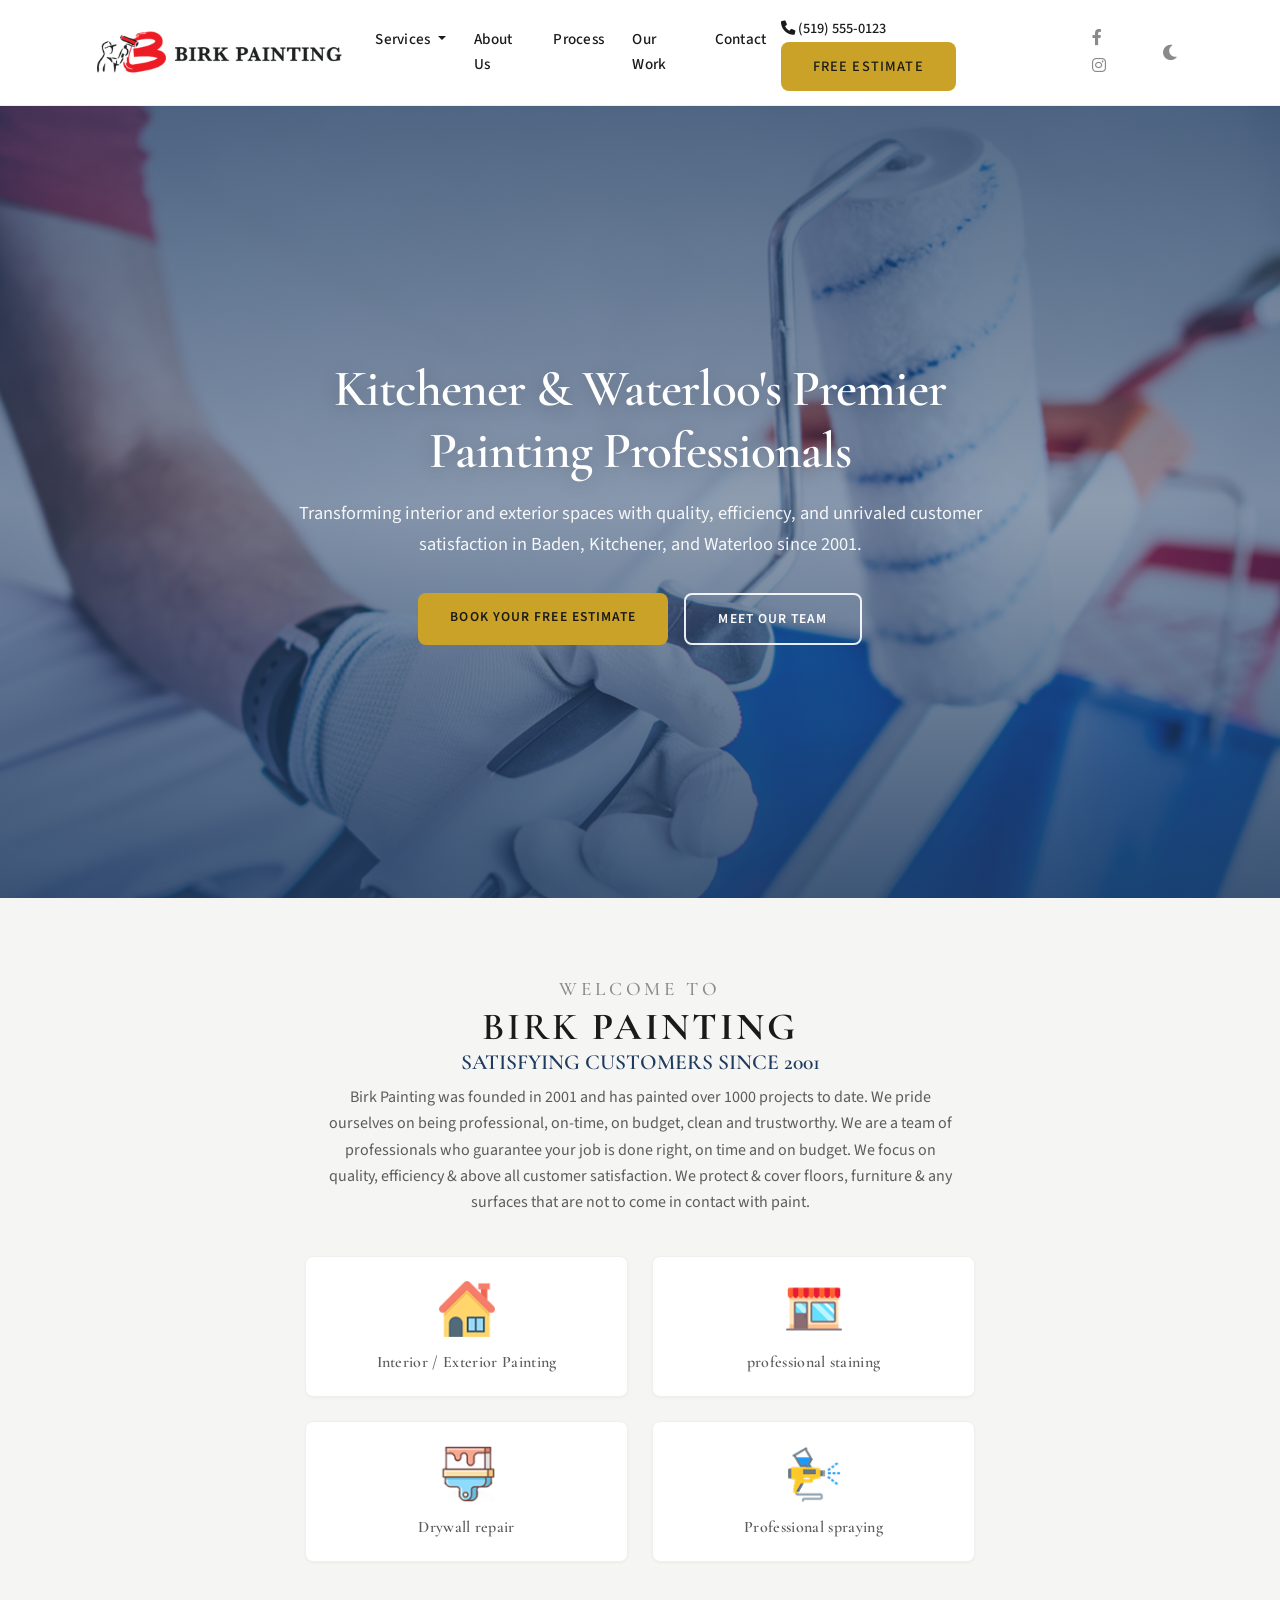
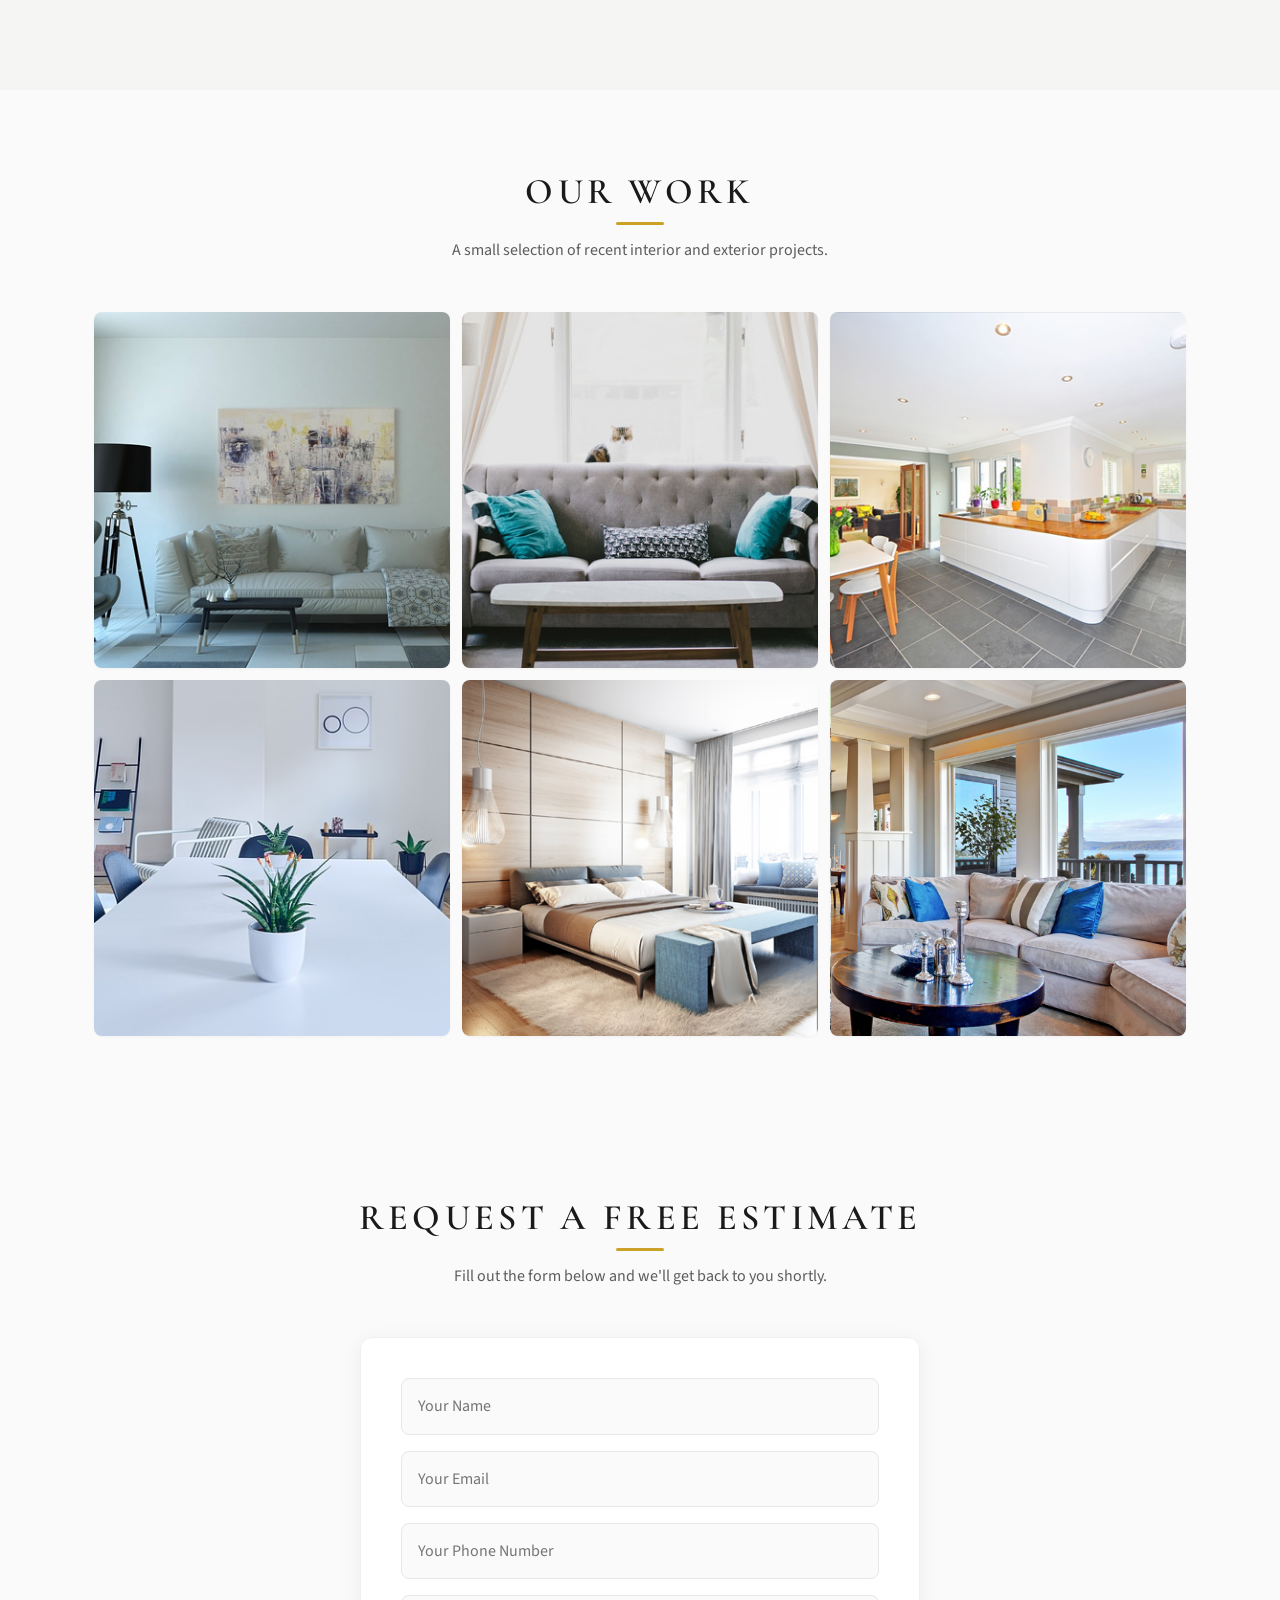
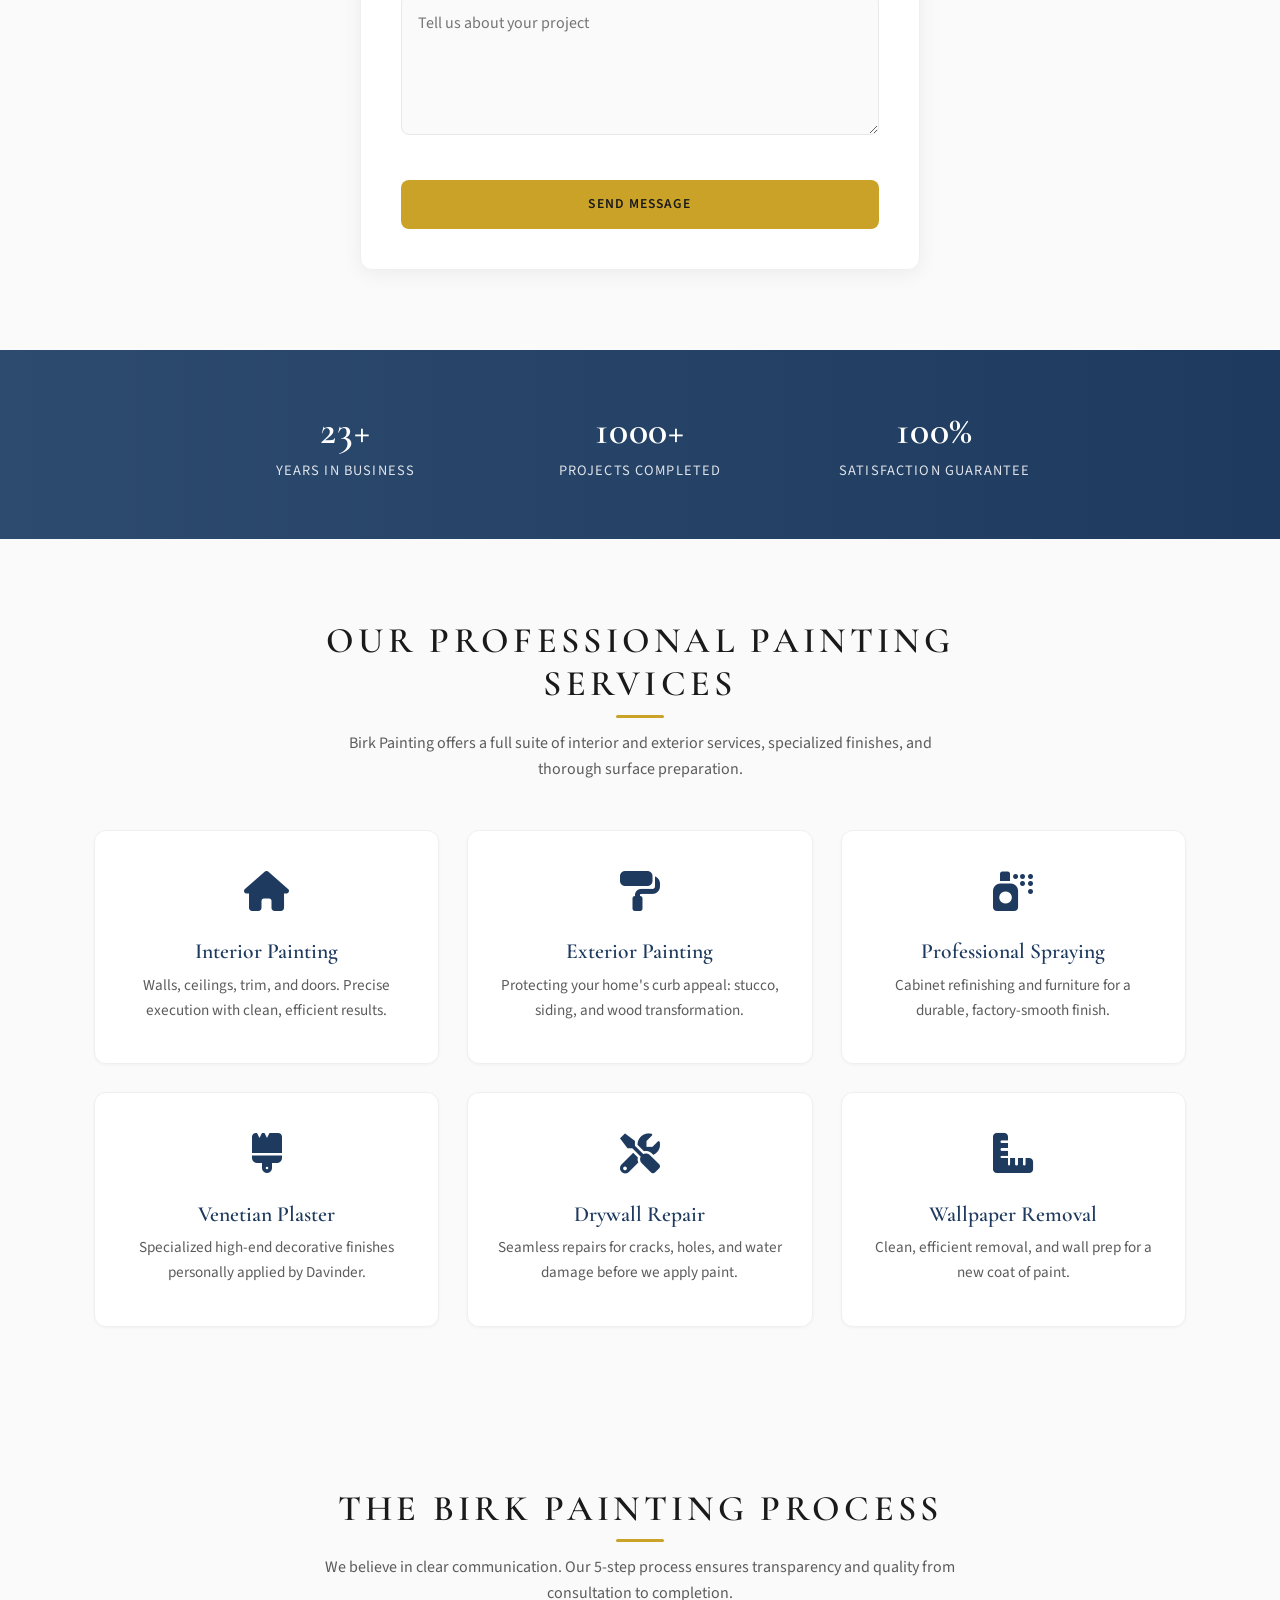
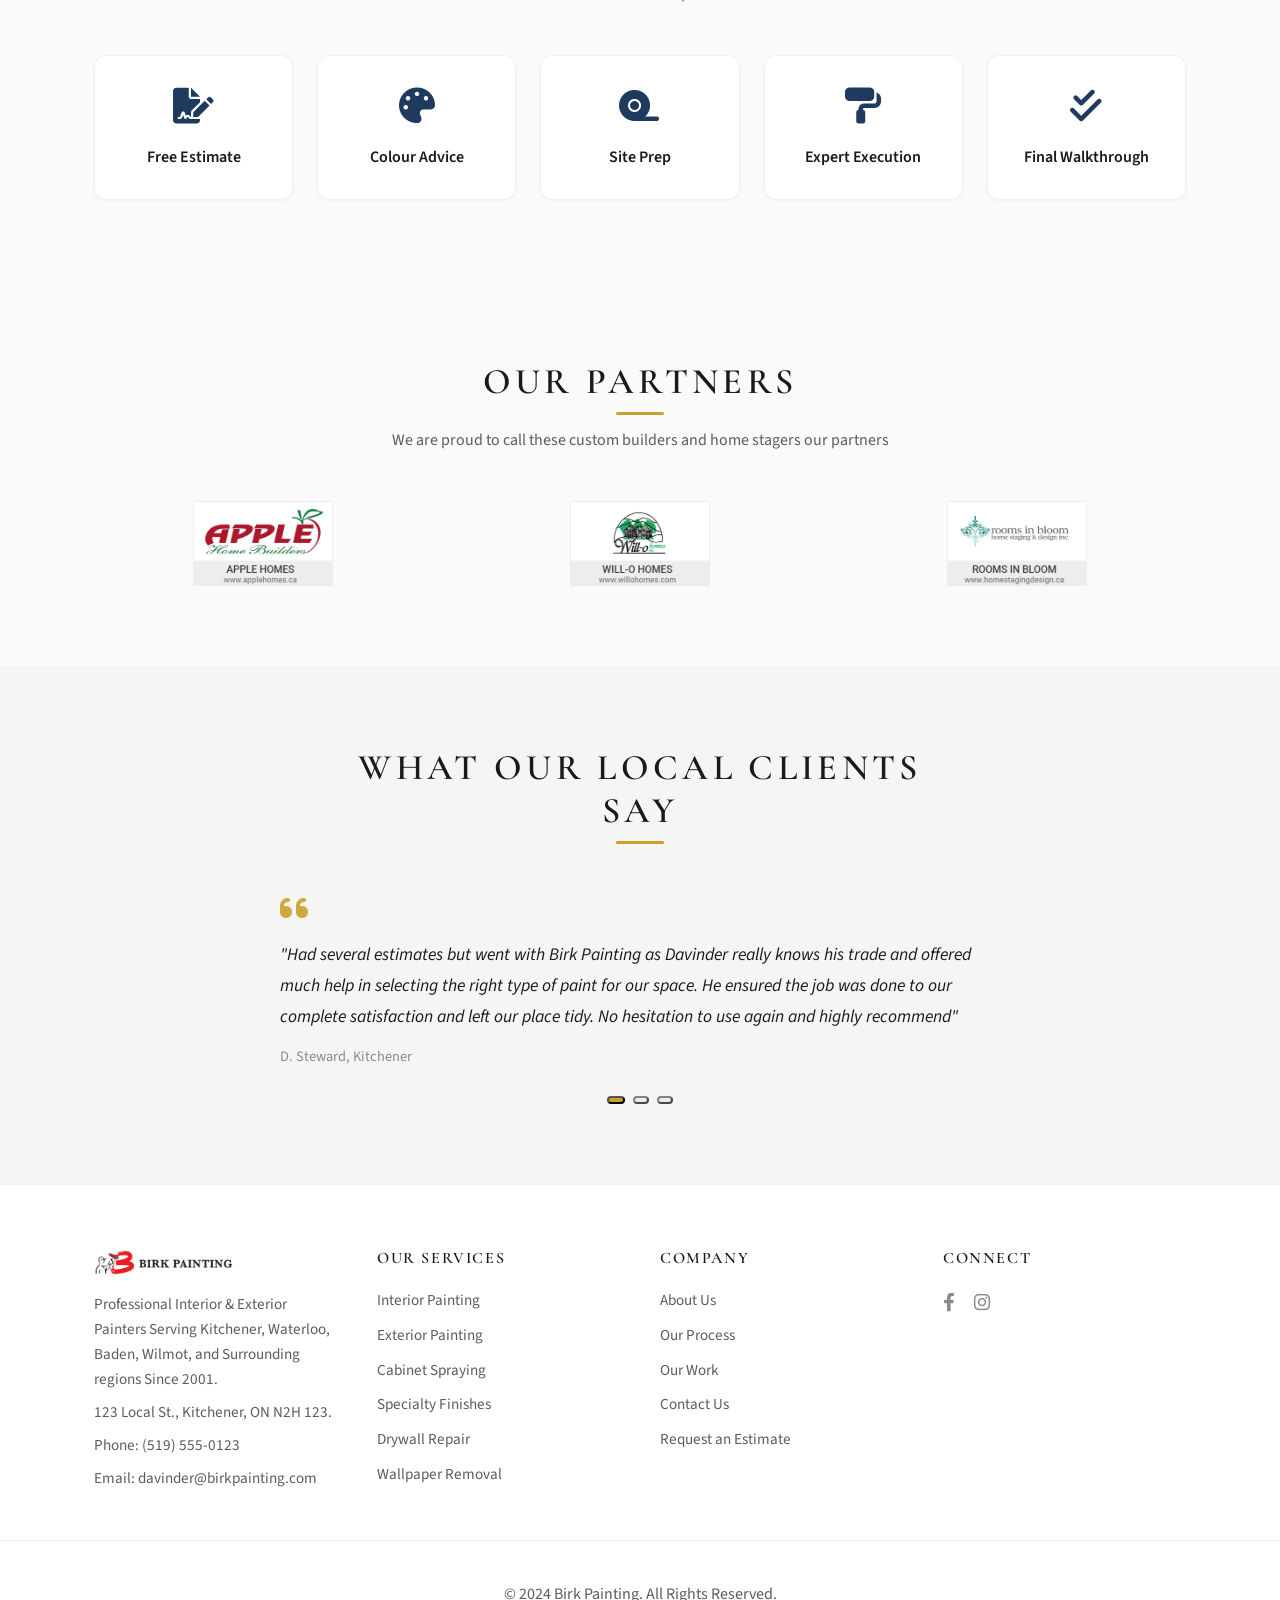
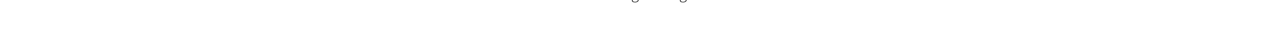
==== commit 31432dd1: "made reverted changes" ====
--- a/index.html
+++ b/index.html
@@ -56,9 +56,9 @@
                          <a href="#contact" class="btn btn-gold d-none d-lg-inline-block">Free Estimate</a>
                     </div>
                     <div class="social-media-icons mr-3">
-                        <a href="#"><i class="fab fa-facebook-f"></i></a>
-                        <a href="#"><i class="fab fa-twitter"></i></a>
-                        <a href="#"><i class="fab fa-instagram"></i></a>
+                        <a href="https://www.facebook.com/share/1XxjigXhjU/?mibextid=wwXIfr"><i class="fab fa-facebook-f"></i></a>
+                        <!-- a href="#"><i class="fab fa-twitter"></i></a !-->
+                        <a href="https://www.instagram.com/birkpaintingkw/"><i class="fab fa-instagram"></i></a>
                     </div>
                     <button class="theme-toggle" id="theme-toggle" title="Toggles light & dark" aria-label="auto" aria-live="polite">
                         <i class="fas fa-moon"></i>
@@ -114,15 +114,27 @@
         <div class="container proof-wrap">
             <div class="section-header">
                 <h2>Our Work</h2>
-                <p>Check out our latest projects on Instagram!</p>
+                <p>A small selection of recent interior and exterior projects.</p>
             </div>
             <div class="instagram-grid">
-                <a href="https://www.instagram.com/birkpaintingkw/" target="_blank"><img src="archive/images/insta01.jpg" alt="Birk Painting Instagram"></a>
-                <a href="https://www.instagram.com/birkpaintingkw/" target="_blank"><img src="archive/images/insta02.jpg" alt="Birk Painting Instagram"></a>
-                <a href="https://www.instagram.com/birkpaintingkw/" target="_blank"><img src="archive/images/insta03.jpg" alt="Birk Painting Instagram"></a>
-                <a href="https://www.instagram.com/birkpaintingkw/" target="_blank"><img src="archive/images/insta04.jpg" alt="Birk Painting Instagram"></a>
-                <a href="https://www.instagram.com/birkpaintingkw/" target="_blank"><img src="archive/images/insta05.jpg" alt="Birk Painting Instagram"></a>
-                <a href="https://www.instagram.com/birkpaintingkw/" target="_blank"><img src="archive/images/insta06.jpg" alt="Birk Painting Instagram"></a>
+                <a href="https://www.instagram.com/birkpaintingkw/" target="_blank">
+                    <img src="archive/images/portfolio1.jpg" alt="Birk Painting project 1">
+                </a>
+                <a href="https://www.instagram.com/birkpaintingkw/" target="_blank">
+                    <img src="archive/images/portfolio2.jpg" alt="Birk Painting project 2">
+                </a>
+                <a href="https://www.instagram.com/birkpaintingkw/" target="_blank">
+                    <img src="archive/images/portfolio3.jpg" alt="Birk Painting project 3">
+                </a>
+                <a href="https://www.instagram.com/birkpaintingkw/" target="_blank">
+                    <img src="archive/images/portfolio4.jpg" alt="Birk Painting project 4">
+                </a>
+                <a href="https://www.instagram.com/birkpaintingkw/" target="_blank">
+                    <img src="archive/images/portfolio5.jpg" alt="Birk Painting project 5">
+                </a>
+                <a href="https://www.instagram.com/birkpaintingkw/" target="_blank">
+                    <img src="archive/images/portfolio6.jpg" alt="Birk Painting project 6">
+                </a>
             </div>
         </div>
     </section>
@@ -323,9 +335,9 @@
             <div class="footer-column">
                 <h4>Connect</h4>
                 <div class="social-media-icons-footer">
-                    <a href="#"><i class="fab fa-facebook-f"></i></a>
-                    <a href="#"><i class="fab fa-twitter"></i></a>
-                    <a href="#"><i class="fab fa-instagram"></i></a>
+                    <a href="https://www.facebook.com/share/1XxjigXhjU/?mibextid=wwXIfr"><i class="fab fa-facebook-f"></i></a>
+                    <!--a href="#"><i class="fab fa-twitter"></i></a!-->
+                    <a href="https://www.instagram.com/birkpaintingkw/"><i class="fab fa-instagram"></i></a>
                 </div>
             </div>
         </div>
@@ -415,18 +427,106 @@
             initCursor();
         }
 
-        // ----- Testimonials: animate when section enters viewport -----
+        // ----- Navbar: stronger shadow after scroll -----
+        const navbar = document.querySelector('.navbar');
+        if (navbar) {
+            window.addEventListener('scroll', () => {
+                if (window.scrollY > 10) {
+                    navbar.classList.add('navbar--scrolled');
+                } else {
+                    navbar.classList.remove('navbar--scrolled');
+                }
+            });
+        }
+
+        // ----- Testimonials: animate + simple carousel -----
         const testimonialsSection = document.getElementById('testimonials');
-        if (testimonialsSection && !window.matchMedia('(prefers-reduced-motion: reduce)').matches) {
-            const observer = new IntersectionObserver((entries) => {
+        const quoteSlider = document.querySelector('.quote-slider');
+        const quoteItems = quoteSlider ? quoteSlider.querySelectorAll('.quote-item') : [];
+
+        function initTestimonialsCarousel() {
+            if (!quoteSlider || !quoteItems.length) return;
+
+            let current = 0;
+            let timerId = null;
+
+            const dotsContainer = document.createElement('div');
+            dotsContainer.className = 'testimonial-dots';
+            const dots = [];
+
+            quoteItems.forEach((item, index) => {
+                const dot = document.createElement('button');
+                dot.type = 'button';
+                dot.className = 'testimonial-dot';
+                dot.setAttribute('aria-label', `Show testimonial ${index + 1}`);
+                dot.addEventListener('click', () => {
+                    setActive(index);
+                    restartTimer();
+                });
+                dotsContainer.appendChild(dot);
+                dots.push(dot);
+            });
+
+            quoteSlider.appendChild(dotsContainer);
+
+            function setActive(index) {
+                current = index;
+                quoteItems.forEach((item, i) => {
+                    item.classList.toggle('is-active', i === index);
+                });
+                dots.forEach((dot, i) => {
+                    dot.classList.toggle('is-active', i === index);
+                });
+            }
+
+            function next() {
+                const nextIndex = (current + 1) % quoteItems.length;
+                setActive(nextIndex);
+            }
+
+            function restartTimer() {
+                if (timerId) clearInterval(timerId);
+                timerId = setInterval(next, 9000);
+            }
+
+            setActive(0);
+            restartTimer();
+        }
+
+        if (testimonialsSection) {
+            if (!prefersReducedMotion && 'IntersectionObserver' in window) {
+                const observer = new IntersectionObserver((entries) => {
+                    entries.forEach((entry) => {
+                        if (entry.isIntersecting) {
+                            entry.target.classList.add('testimonials--visible');
+                            initTestimonialsCarousel();
+                            observer.unobserve(entry.target);
+                        }
+                    });
+                }, { rootMargin: '0px 0px -60px 0px', threshold: 0.1 });
+                observer.observe(testimonialsSection);
+            } else {
+                testimonialsSection.classList.add('testimonials--visible');
+                initTestimonialsCarousel();
+            }
+        }
+
+        // ----- Generic scroll reveal for key cards -----
+        if (!prefersReducedMotion && 'IntersectionObserver' in window) {
+            const revealEls = document.querySelectorAll('.welcome-box, .service-card, .process-item, .stat-item, .partner-item, .contact-form');
+            const revealObserver = new IntersectionObserver((entries, obs) => {
                 entries.forEach((entry) => {
                     if (entry.isIntersecting) {
-                        entry.target.classList.add('testimonials--visible');
-                        observer.unobserve(entry.target);
+                        entry.target.classList.add('reveal', 'is-visible');
+                        obs.unobserve(entry.target);
                     }
                 });
-            }, { rootMargin: '0px 0px -60px 0px', threshold: 0.1 });
-            observer.observe(testimonialsSection);
+            }, { rootMargin: '0px 0px -40px 0px', threshold: 0.15 });
+
+            revealEls.forEach((el) => {
+                el.classList.add('reveal');
+                revealObserver.observe(el);
+            });
         }
     </script>
     <script src="https://code.jquery.com/jquery-3.5.1.slim.min.js"></script>
--- a/style.css
+++ b/style.css
@@ -131,7 +131,7 @@
     box-shadow: var(--shadow-sm);
     border-bottom: 1px solid var(--border-light);
     padding: 0.85rem 0;
-    transition: box-shadow var(--transition);
+    transition: box-shadow var(--transition), background-color var(--transition);
 }
 
 .navbar .nav-link {
@@ -171,6 +171,10 @@
 
 .navbar-toggler-icon {
     background-image: url("data:image/svg+xml,%3csvg xmlns='http://www.w3.org/2000/svg' viewBox='0 0 30 30'%3e%3cpath stroke='rgba(0, 0, 0, 0.5)' stroke-linecap='round' stroke-miterlimit='10' stroke-width='1.8' d='M4 7h22M4 15h22M4 23h22'/%3e%3c/svg%3e") !important;
+}
+
+.navbar.navbar--scrolled {
+    box-shadow: var(--shadow-md);
 }
 
 [data-theme="dark"] .navbar-toggler-icon {
@@ -211,6 +215,12 @@
     border: none;
 }
 
+.btn:focus-visible {
+    outline: 2px solid var(--accent);
+    outline-offset: 2px;
+    box-shadow: var(--shadow-md);
+}
+
 .btn-gold {
     background: var(--accent);
     color: #1a1a1a !important;
@@ -399,7 +409,7 @@
 
 /* ----- Trust bar / Stats ----- */
 .trust-bar {
-    background: var(--primary);
+    background: linear-gradient(90deg, var(--primary-soft), var(--primary));
     color: #fff;
     padding: 3.5rem 0;
 }
@@ -656,9 +666,14 @@
 
 .quote-item {
     margin-top: 2.5rem;
+    display: none;
 }
 .quote-item:first-child {
     margin-top: 0;
+}
+
+.quote-item.is-active {
+    display: block;
 }
 
 .quote-icon {
@@ -681,6 +696,28 @@
     color: var(--text-muted);
     margin: 0;
     font-style: normal;
+}
+
+.testimonial-dots {
+    display: flex;
+    justify-content: center;
+    margin-top: 1.75rem;
+    gap: 0.5rem;
+}
+
+.testimonial-dot {
+    width: 8px;
+    height: 8px;
+    border-radius: 999px;
+    background: var(--border-color);
+    transition: background var(--transition), width var(--transition), opacity var(--transition);
+    opacity: 0.7;
+}
+
+.testimonial-dot.is-active {
+    width: 18px;
+    background: var(--accent);
+    opacity: 1;
 }
 
 /* ----- Footer ----- */
@@ -763,3 +800,16 @@
 .theme-toggle .fa-moon { display: block; }
 [data-theme="dark"] .theme-toggle .fa-sun { display: block; }
 [data-theme="dark"] .theme-toggle .fa-moon { display: none; }
+
+/* ----- Generic scroll reveal ----- */
+@media (prefers-reduced-motion: no-preference) {
+    .reveal {
+        opacity: 0;
+        transform: translateY(24px);
+        transition: opacity 0.7s cubic-bezier(0.22, 1, 0.36, 1), transform 0.7s cubic-bezier(0.22, 1, 0.36, 1);
+    }
+    .reveal.is-visible {
+        opacity: 1;
+        transform: translateY(0);
+    }
+}
